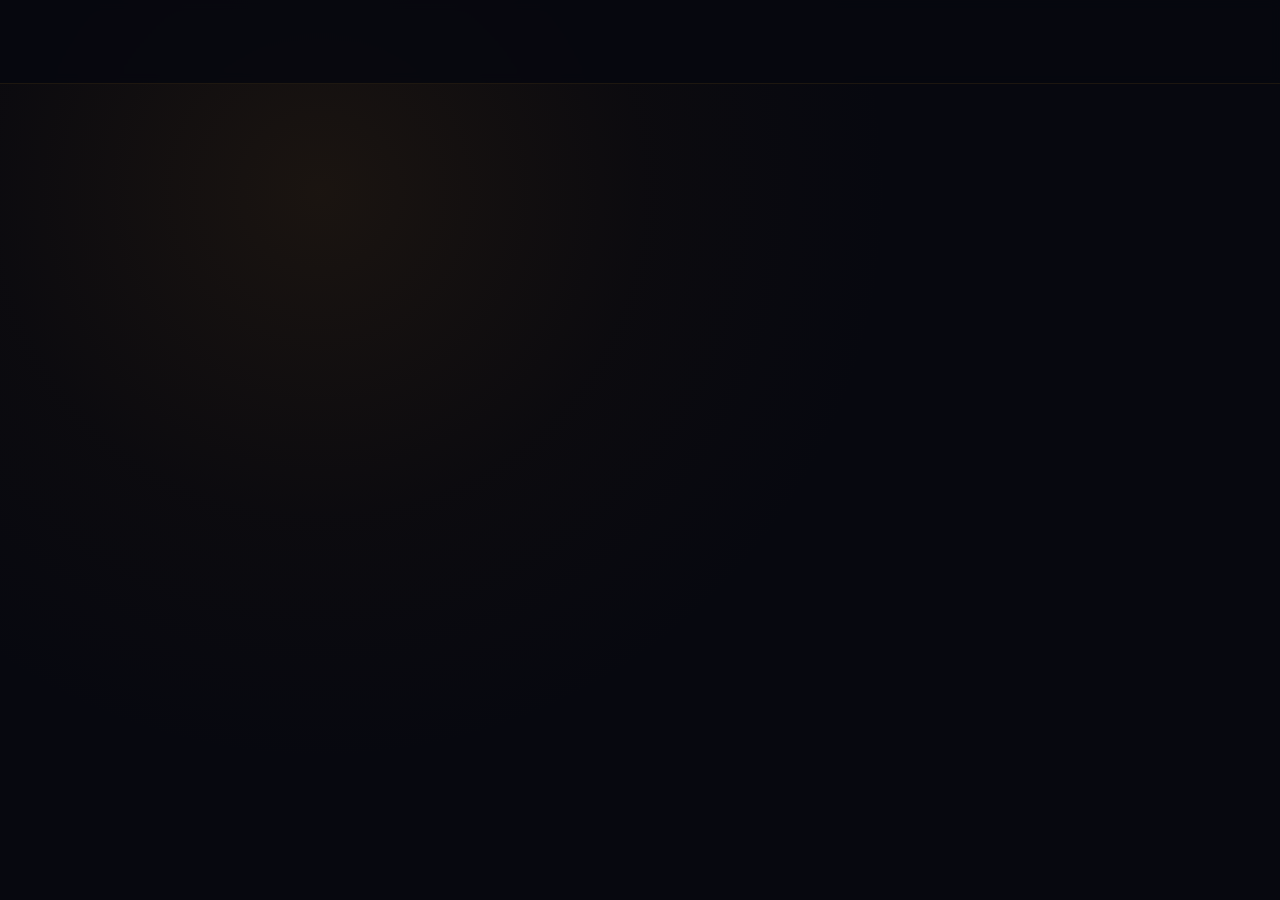
==== login.html @ 31e1cd5a "feat: Phase 0.5 白名单登录系统(login.html+worker.js+KV会话) Co-Authored-By: Claude Sonnet 4.6 <noreply@anthro" ====
<!DOCTYPE html>
<html lang="zh-CN">
<head>
  <meta charset="UTF-8">
  <meta name="viewport" content="width=device-width, initial-scale=1.0, viewport-fit=cover">
  <title>登录 — CSC·Alliance：Boss Tool</title>
  <link rel="preconnect" href="https://fonts.googleapis.com">
  <link rel="preconnect" href="https://fonts.gstatic.com" crossorigin>
  <link href="https://fonts.googleapis.com/css2?family=Orbitron:wght@400;600;700;800;900&family=Rajdhani:wght@400;500;600;700&family=Noto+Sans+SC:wght@300;400;500;700&display=swap" rel="stylesheet">
  <link rel="stylesheet" href="css/main.css">
  <style>
    .bw-login-wrap {
      min-height: calc(100vh - 84px);
      display: flex; align-items: center; justify-content: center;
      position: relative; z-index: 2;
      padding: 2rem 1.4rem;
    }
    .bw-login-card {
      width: 100%; max-width: 380px;
      background: var(--c-card);
      border: 1px solid var(--c-gold-faint);
      border-radius: var(--r-lg);
      padding: 2.2rem 1.9rem;
      opacity: 0; transform: translateY(14px);
      animation: bwEnterUp .6s var(--ease-slow) .05s forwards;
    }
    .bw-login-title {
      font-family: var(--f-sci); font-size: 1.2rem; color: var(--c-gold-bright);
      margin-bottom: .3rem; letter-spacing: .03em;
    }
    .bw-login-sub { color: var(--c-text2); font-size: .85rem; margin-bottom: 1.6rem; }
    .bw-field { margin-bottom: 1.1rem; }
    .bw-field label { display: block; font-size: .82rem; color: var(--c-text2); margin-bottom: .4rem; }
    .bw-field input {
      width: 100%; padding: .65rem .85rem;
      background: rgba(0,0,0,.35);
      border: 1px solid var(--c-gold-faint);
      border-radius: var(--r-sm);
      color: var(--c-white); font-family: var(--f-body); font-size: .95rem;
      transition: border-color .25s ease, box-shadow .25s ease;
    }
    .bw-field input:focus {
      outline: none; border-color: var(--c-gold-mid);
      box-shadow: 0 0 0 3px rgba(212,168,74,.12);
    }
    .bw-login-btn {
      width: 100%; padding: .75rem;
      background: linear-gradient(135deg, rgba(192,148,58,.22), rgba(135,98,32,.12));
      border: 1px solid var(--c-gold-mid);
      border-radius: var(--r-sm);
      color: var(--c-gold-bright); font-family: var(--f-sci); font-weight: 700;
      font-size: .95rem; letter-spacing: .05em; cursor: pointer;
      transition: background .25s ease, transform .15s ease, box-shadow .25s ease;
    }
    .bw-login-btn:hover { box-shadow: 0 0 18px rgba(195,152,52,.25); }
    .bw-login-btn:active { transform: scale(.98); }
    .bw-login-btn[disabled] { opacity: .55; cursor: default; }
    .bw-login-err {
      margin-top: 1rem; padding: .6rem .8rem;
      border-radius: var(--r-sm);
      background: rgba(203,74,158,.1); border: 1px solid rgba(203,74,158,.35);
      color: #e8a4cf; font-size: .85rem;
      display: none;
    }
    .bw-login-err.show { display: block; }
  </style>
</head>
<body>
  <canvas id="star-canvas"></canvas>
  <div class="nebula-bg"></div>

  <header class="bw-header">
    <div class="bw-brand">
      <span class="bw-brand-cn">CSC·Alliance</span>
      <span class="bw-brand-divider"></span>
      <span class="bw-brand-sub">BOSS TOOL</span>
    </div>
  </header>

  <main class="bw-login-wrap">
    <form class="bw-login-card" id="bw-login-form" autocomplete="on">
      <div class="bw-login-title">站内登录</div>
      <div class="bw-login-sub">仅限白名单账号，与 Warframe.market 账号无关</div>
      <div class="bw-field">
        <label for="bw-email">邮箱</label>
        <input type="email" id="bw-email" name="email" required autocomplete="username">
      </div>
      <div class="bw-field">
        <label for="bw-pass">口令</label>
        <input type="password" id="bw-pass" name="password" required autocomplete="current-password">
      </div>
      <button type="submit" class="bw-login-btn" id="bw-login-btn">登录</button>
      <div class="bw-login-err" id="bw-login-err"></div>
    </form>
  </main>

  <script src="js/login.js"></script>
</body>
</html>
---- css/main.css ----
/* ════════════════════════════════════════════════════════════
   main.css —— CSC·Alliance：Boss Tool 暗金风格基础样式
   配色语汇延续 wfspeed.run 主站（[[deploy-architecture]]），
   WM 语义色（买/卖）仅作点缀，不整体换皮成 WM 官网配色。
   ════════════════════════════════════════════════════════════ */

:root {
  --c-bg:       #07080f;
  --c-bg2:      #0d101e;
  --c-card:     rgba(8, 14, 30, 0.72);
  --c-text:     #b0cae8;
  --c-text2:    #607898;
  --c-white:    #e8f4ff;

  --c-gold-bright: #d4a84a;
  --c-gold-mid:    rgba(192,148,58,0.88);
  --c-gold-dim:    rgba(162,118,42,0.45);
  --c-gold-faint:  rgba(135,98,32,0.18);

  /* WM 语义色：仅用于买卖单分类标识，不作为站点主色 */
  --c-sell: #cb4a9e;
  --c-buy:  #209e70;

  --r-sm: 4px;
  --r-md: 8px;
  --r-lg: 14px;

  --ease-slow: .65s cubic-bezier(.22,.68,0,1.2);
  --ease-med:  .35s cubic-bezier(.22,.68,0,1.2);

  --f-sci:  'Orbitron', 'Rajdhani', sans-serif;
  --f-body: 'Rajdhani', 'Noto Sans SC', 'PingFang SC', 'Microsoft YaHei', sans-serif;
  --f-cn:   'Noto Sans SC', 'PingFang SC', 'Microsoft YaHei', sans-serif;
}

*, *::before, *::after { box-sizing: border-box; margin: 0; padding: 0; }
html { font-size: 16px; scroll-behavior: smooth; }
body {
  background: var(--c-bg);
  color: var(--c-text);
  font-family: var(--f-body);
  line-height: 1.65;
  min-height: 100vh;
  overflow-x: hidden;
}
a { color: inherit; text-decoration: none; }
img { display: block; max-width: 100%; }

#star-canvas { position: fixed; inset: 0; width: 100%; height: 100%; z-index: 0; pointer-events: none; background: var(--c-bg); }
.nebula-bg {
  position: fixed; inset: 0; z-index: 1; pointer-events: none; overflow: hidden;
}
.nebula-bg::before {
  content: ''; position: absolute; width: 90vw; height: 90vw; border-radius: 50%;
  background: radial-gradient(circle, rgba(145,95,25,.14) 0%, rgba(90,55,12,.06) 40%, transparent 70%);
  top: -30vw; left: -20vw;
}

.bw-header {
  position: relative; z-index: 2;
  display: flex; align-items: center; justify-content: center;
  height: 84px;
  border-bottom: 1px solid var(--c-gold-faint);
  background: rgba(7,8,15,.85);
  backdrop-filter: blur(6px);
  overflow: hidden;
}
/* 头部底部一条缓慢扫光的金线，克制但有"活"的质感，而非堆砌光晕 */
.bw-header::after {
  content: '';
  position: absolute; left: 0; right: 0; bottom: -1px; height: 1px;
  background: linear-gradient(90deg, transparent, var(--c-gold-bright), transparent);
  opacity: .55;
  animation: bwHeaderSweep 5.5s ease-in-out infinite;
}
@keyframes bwHeaderSweep {
  0%, 100% { transform: translateX(-65%); opacity: .25; }
  50%      { transform: translateX(65%);  opacity: .7; }
}
.bw-brand {
  display: flex; align-items: center; gap: .85rem;
  opacity: 0; transform: translateY(-8px);
  animation: bwEnterUp .55s var(--ease-slow) .05s forwards;
}
.bw-brand-cn {
  font-family: var(--f-sci); font-weight: 800; letter-spacing: .05em;
  font-size: 1.55rem; color: var(--c-gold-bright);
  text-shadow: 0 0 16px rgba(195,152,52,.45);
}
.bw-brand-divider {
  width: 1px; height: 1.5rem;
  background: linear-gradient(180deg, transparent, var(--c-gold-mid), transparent);
}
.bw-brand-sub {
  font-family: var(--f-sci); font-weight: 700;
  font-size: 1.05rem; letter-spacing: .14em;
  color: var(--c-white);
  text-shadow: 0 0 10px rgba(232,244,255,.25);
}

.page-wrap { position: relative; z-index: 2; font-size: 17.6px; }
.bw-wrap { max-width: 980px; margin: 0 auto; padding: 2.4rem 1.4rem 4rem; }

/* ─── 个人资料卡 ─── */
.bw-profile-card {
  display: flex; align-items: center; gap: 1.6rem;
  background: var(--c-card);
  border: 1px solid var(--c-gold-faint);
  border-radius: var(--r-lg);
  padding: 1.6rem 1.8rem;
  opacity: 0; transform: translateY(14px);
  animation: bwEnterUp .6s var(--ease-slow) .05s forwards;
}
.bw-avatar {
  width: 120px; height: 120px; border-radius: 50%;
  border: 2px solid var(--c-gold-mid);
  box-shadow: 0 0 18px rgba(195,152,52,.3);
  object-fit: cover; flex-shrink: 0;
}
.bw-profile-info { min-width: 0; }
.bw-ign { font-family: var(--f-sci); font-size: 1.5rem; font-weight: 700; color: var(--c-white); }
.bw-meta { margin-top: .5rem; color: var(--c-text2); font-size: .95rem; display: flex; gap: 1rem; flex-wrap: wrap; }
.bw-status-dot { width: 8px; height: 8px; border-radius: 50%; display: inline-block; margin-right: .35rem; }
.bw-status-dot.online  { background: var(--c-buy); box-shadow: 0 0 6px var(--c-buy); }
.bw-status-dot.ingame  { background: var(--c-gold-bright); box-shadow: 0 0 6px var(--c-gold-bright); }
.bw-status-dot.offline { background: #46506a; }

/* ─── 订单分栏 ─── */
.bw-orders { display: grid; grid-template-columns: 1fr 1fr; gap: 1.4rem; margin-top: 1.8rem; }
@media (max-width: 700px) { .bw-orders { grid-template-columns: 1fr; } }
.bw-orders-col {
  opacity: 0; transform: translateY(14px);
  animation: bwEnterUp .6s var(--ease-slow) .15s forwards;
}
.bw-orders-col:nth-child(2) { animation-delay: .22s; }
.bw-col-title { font-family: var(--f-sci); font-size: 1.05rem; margin-bottom: .8rem; display: flex; align-items: center; gap: .5rem; }
.bw-col-title::before { content: ''; width: 4px; height: 1.1rem; border-radius: 2px; display: inline-block; }
.bw-col-sell::before { background: var(--c-sell); }
.bw-col-buy::before  { background: var(--c-buy); }
.bw-col-count { color: var(--c-text2); font-size: .8rem; font-weight: 400; }

.bw-order-list { display: flex; flex-direction: column; gap: .55rem; }
.bw-order-row {
  display: flex; align-items: center; justify-content: space-between; gap: .8rem;
  background: var(--c-card);
  border: 1px solid var(--c-gold-faint);
  border-radius: var(--r-md);
  padding: .65rem .9rem;
  opacity: 0; transform: translateX(-8px);
  animation: bwRowIn .42s var(--ease-slow) forwards;
  transition: border-color .25s ease, transform .2s ease;
}
.bw-order-row:hover { border-color: var(--c-gold-mid); transform: translateX(2px); }
.bw-order-item { font-weight: 600; color: var(--c-white); }
.bw-order-price { font-family: var(--f-sci); color: var(--c-gold-bright); font-weight: 700; }
.bw-order-qty { color: var(--c-text2); font-size: .85rem; }

.bw-empty { color: var(--c-text2); padding: 1rem; text-align: center; font-size: .9rem; }

/* ─── 骨架屏 ─── */
.bw-skel-row {
  height: 52px; border-radius: var(--r-md);
  background: linear-gradient(90deg, rgba(135,98,32,.08) 25%, rgba(135,98,32,.18) 37%, rgba(135,98,32,.08) 63%);
  background-size: 400% 100%;
  animation: bwSkelSweep 1.4s ease infinite;
}

@keyframes bwEnterUp {
  from { opacity: 0; transform: translateY(14px); }
  to   { opacity: 1; transform: translateY(0); }
}
@keyframes bwRowIn {
  from { opacity: 0; transform: translateX(-8px); }
  to   { opacity: 1; transform: translateX(0); }
}
@keyframes bwSkelSweep {
  0%   { background-position: 100% 0; }
  100% { background-position: -100% 0; }
}
@media (prefers-reduced-motion: reduce) {
  .bw-profile-card, .bw-orders-col, .bw-order-row { animation: none !important; opacity: 1 !important; transform: none !important; }
}
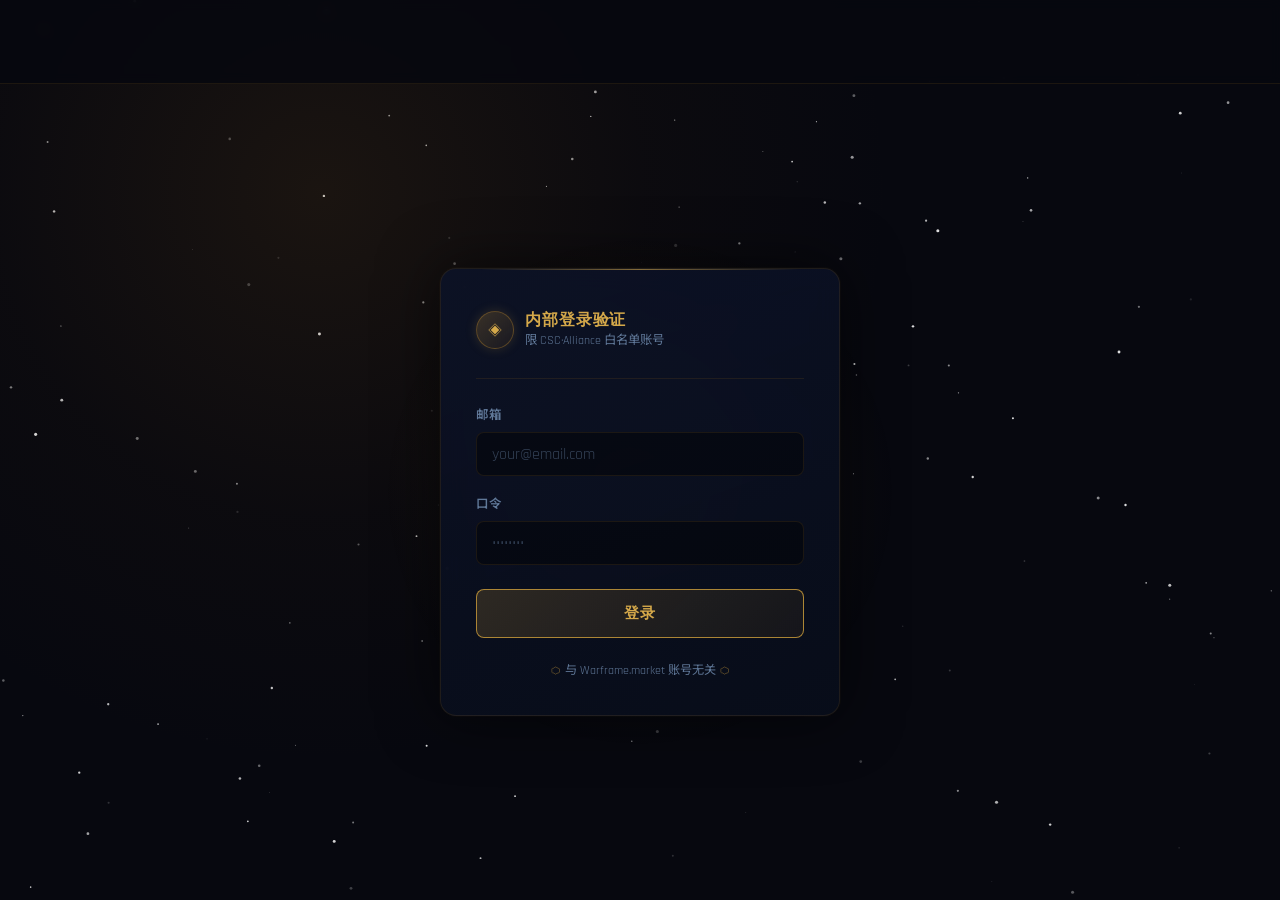
==== commit 7c508b32: "feat: 重做登录页 —— 星空动画 + 流星 + 扫光卡片 - login.js: 补充星空 canvas 初始化（含闪烁+流星效果） - login.html: 全新视觉设计     - 背景光" ====
--- a/login.html
+++ b/login.html
@@ -9,60 +9,156 @@
   <link href="https://fonts.googleapis.com/css2?family=Orbitron:wght@400;600;700;800;900&family=Rajdhani:wght@400;500;600;700&family=Noto+Sans+SC:wght@300;400;500;700&display=swap" rel="stylesheet">
   <link rel="stylesheet" href="css/main.css">
   <style>
+    /* ── 登录页专属布局 ── */
     .bw-login-wrap {
       min-height: calc(100vh - 84px);
       display: flex; align-items: center; justify-content: center;
       position: relative; z-index: 2;
       padding: 2rem 1.4rem;
     }
+
+    /* 卡片后面的光晕光圈 */
+    .bw-login-glow {
+      position: absolute;
+      width: 520px; height: 520px;
+      border-radius: 50%;
+      background: radial-gradient(circle, rgba(192,148,58,.09) 0%, rgba(192,148,58,.03) 45%, transparent 70%);
+      pointer-events: none;
+      animation: loginGlowPulse 4s ease-in-out infinite;
+    }
+    @keyframes loginGlowPulse {
+      0%, 100% { transform: scale(1);   opacity: .7; }
+      50%       { transform: scale(1.1); opacity: 1; }
+    }
+
+    /* 卡片主体 */
     .bw-login-card {
-      width: 100%; max-width: 380px;
-      background: var(--c-card);
+      position: relative; z-index: 1;
+      width: 100%; max-width: 400px;
+      background: linear-gradient(160deg, rgba(12,18,38,.92) 0%, rgba(8,13,26,.96) 100%);
       border: 1px solid var(--c-gold-faint);
-      border-radius: var(--r-lg);
-      padding: 2.2rem 1.9rem;
-      opacity: 0; transform: translateY(14px);
-      animation: bwEnterUp .6s var(--ease-slow) .05s forwards;
-    }
+      border-radius: 16px;
+      padding: 2.6rem 2.2rem 2.2rem;
+      box-shadow: 0 0 60px rgba(0,0,0,.6), 0 0 0 1px rgba(192,148,58,.04);
+      backdrop-filter: blur(12px);
+      overflow: hidden;
+      opacity: 0; transform: translateY(20px) scale(.98);
+      animation: loginCardIn .65s cubic-bezier(.22,.68,0,1.1) .1s forwards;
+    }
+    @keyframes loginCardIn {
+      to { opacity: 1; transform: translateY(0) scale(1); }
+    }
+
+    /* 卡片顶部金线 */
+    .bw-login-card::before {
+      content: '';
+      position: absolute; top: 0; left: 10%; right: 10%; height: 1px;
+      background: linear-gradient(90deg, transparent, var(--c-gold-bright), transparent);
+      opacity: .6;
+    }
+    /* 扫光动画 */
+    .bw-login-card::after {
+      content: '';
+      position: absolute; top: -100%; left: -60%; width: 40%; height: 300%;
+      background: linear-gradient(105deg, transparent 30%, rgba(212,168,74,.06) 50%, transparent 70%);
+      animation: loginSweep 5s ease-in-out 1s infinite;
+      pointer-events: none;
+    }
+    @keyframes loginSweep {
+      0%   { transform: translateX(-10%); }
+      40%  { transform: translateX(300%); }
+      100% { transform: translateX(300%); }
+    }
+
+    /* 徽标区 */
+    .bw-login-badge {
+      display: flex; align-items: center; gap: .7rem; margin-bottom: 1.8rem;
+    }
+    .bw-login-badge-icon {
+      width: 38px; height: 38px; border-radius: 50%;
+      background: linear-gradient(135deg, rgba(192,148,58,.25), rgba(135,98,32,.1));
+      border: 1px solid var(--c-gold-dim);
+      display: flex; align-items: center; justify-content: center;
+      font-family: var(--f-sci); font-size: .9rem; color: var(--c-gold-bright);
+      box-shadow: 0 0 12px rgba(192,148,58,.2);
+      flex-shrink: 0;
+    }
+    .bw-login-badge-text {}
     .bw-login-title {
-      font-family: var(--f-sci); font-size: 1.2rem; color: var(--c-gold-bright);
-      margin-bottom: .3rem; letter-spacing: .03em;
-    }
-    .bw-login-sub { color: var(--c-text2); font-size: .85rem; margin-bottom: 1.6rem; }
+      font-family: var(--f-sci); font-size: 1rem; font-weight: 700;
+      color: var(--c-gold-bright); letter-spacing: .05em; line-height: 1.2;
+    }
+    .bw-login-sub {
+      color: var(--c-text2); font-size: .78rem; margin-top: .15rem; line-height: 1.4;
+    }
+
+    /* 分割线 */
+    .bw-login-divider {
+      height: 1px; background: var(--c-gold-faint); margin-bottom: 1.6rem;
+    }
+
+    /* 字段 */
     .bw-field { margin-bottom: 1.1rem; }
-    .bw-field label { display: block; font-size: .82rem; color: var(--c-text2); margin-bottom: .4rem; }
+    .bw-field label {
+      display: block; font-size: .78rem; font-weight: 600;
+      color: var(--c-text2); margin-bottom: .4rem;
+      letter-spacing: .05em; text-transform: uppercase;
+    }
+    .bw-field-input-wrap { position: relative; }
     .bw-field input {
-      width: 100%; padding: .65rem .85rem;
-      background: rgba(0,0,0,.35);
+      width: 100%; padding: .7rem .9rem;
+      background: rgba(0,0,0,.4);
       border: 1px solid var(--c-gold-faint);
-      border-radius: var(--r-sm);
-      color: var(--c-white); font-family: var(--f-body); font-size: .95rem;
-      transition: border-color .25s ease, box-shadow .25s ease;
-    }
+      border-radius: var(--r-md);
+      color: var(--c-white); font-family: var(--f-body); font-size: .98rem;
+      transition: border-color .22s ease, box-shadow .22s ease, background .22s ease;
+    }
+    .bw-field input::placeholder { color: rgba(96,120,152,.5); }
     .bw-field input:focus {
       outline: none; border-color: var(--c-gold-mid);
-      box-shadow: 0 0 0 3px rgba(212,168,74,.12);
-    }
+      background: rgba(0,0,0,.55);
+      box-shadow: 0 0 0 3px rgba(212,168,74,.1), 0 0 16px rgba(192,148,58,.08);
+    }
+
+    /* 登录按钮 */
     .bw-login-btn {
-      width: 100%; padding: .75rem;
-      background: linear-gradient(135deg, rgba(192,148,58,.22), rgba(135,98,32,.12));
+      width: 100%; padding: .82rem;
+      margin-top: .4rem;
+      background: linear-gradient(135deg, rgba(192,148,58,.2), rgba(135,98,32,.1));
       border: 1px solid var(--c-gold-mid);
-      border-radius: var(--r-sm);
+      border-radius: var(--r-md);
       color: var(--c-gold-bright); font-family: var(--f-sci); font-weight: 700;
-      font-size: .95rem; letter-spacing: .05em; cursor: pointer;
-      transition: background .25s ease, transform .15s ease, box-shadow .25s ease;
-    }
-    .bw-login-btn:hover { box-shadow: 0 0 18px rgba(195,152,52,.25); }
+      font-size: .95rem; letter-spacing: .08em; cursor: pointer;
+      position: relative; overflow: hidden;
+      transition: background .22s ease, box-shadow .22s ease, transform .12s ease;
+    }
+    .bw-login-btn::before {
+      content: '';
+      position: absolute; inset: 0;
+      background: linear-gradient(135deg, rgba(212,168,74,.12), transparent);
+      opacity: 0; transition: opacity .22s ease;
+    }
+    .bw-login-btn:hover { box-shadow: 0 0 24px rgba(195,152,52,.3); }
+    .bw-login-btn:hover::before { opacity: 1; }
     .bw-login-btn:active { transform: scale(.98); }
-    .bw-login-btn[disabled] { opacity: .55; cursor: default; }
+    .bw-login-btn:disabled { opacity: .55; cursor: default; pointer-events: none; }
+
+    /* 错误提示 */
     .bw-login-err {
-      margin-top: 1rem; padding: .6rem .8rem;
-      border-radius: var(--r-sm);
-      background: rgba(203,74,158,.1); border: 1px solid rgba(203,74,158,.35);
-      color: #e8a4cf; font-size: .85rem;
+      margin-top: 1rem; padding: .6rem .9rem;
+      border-radius: var(--r-md);
+      background: rgba(203,74,158,.08); border: 1px solid rgba(203,74,158,.3);
+      color: #e8a4cf; font-size: .85rem; line-height: 1.5;
       display: none;
     }
     .bw-login-err.show { display: block; }
+
+    /* 底部说明 */
+    .bw-login-footer {
+      margin-top: 1.4rem; text-align: center;
+      color: var(--c-text2); font-size: .76rem; line-height: 1.6;
+    }
+    .bw-login-footer span { color: rgba(192,148,58,.5); }
   </style>
 </head>
 <body>
@@ -78,19 +174,36 @@
   </header>
 
   <main class="bw-login-wrap">
+    <div class="bw-login-glow"></div>
     <form class="bw-login-card" id="bw-login-form" autocomplete="on">
-      <div class="bw-login-title">站内登录</div>
-      <div class="bw-login-sub">仅限白名单账号，与 Warframe.market 账号无关</div>
+      <div class="bw-login-badge">
+        <div class="bw-login-badge-icon">◈</div>
+        <div class="bw-login-badge-text">
+          <div class="bw-login-title">内部登录验证</div>
+          <div class="bw-login-sub">限 CSC·Alliance 白名单账号</div>
+        </div>
+      </div>
+      <div class="bw-login-divider"></div>
+
       <div class="bw-field">
         <label for="bw-email">邮箱</label>
-        <input type="email" id="bw-email" name="email" required autocomplete="username">
+        <div class="bw-field-input-wrap">
+          <input type="email" id="bw-email" name="email" required autocomplete="username" placeholder="your@email.com">
+        </div>
       </div>
       <div class="bw-field">
         <label for="bw-pass">口令</label>
-        <input type="password" id="bw-pass" name="password" required autocomplete="current-password">
-      </div>
+        <div class="bw-field-input-wrap">
+          <input type="password" id="bw-pass" name="password" required autocomplete="current-password" placeholder="••••••••">
+        </div>
+      </div>
+
       <button type="submit" class="bw-login-btn" id="bw-login-btn">登录</button>
       <div class="bw-login-err" id="bw-login-err"></div>
+
+      <div class="bw-login-footer">
+        <span>⬡</span> 与 Warframe.market 账号无关 <span>⬡</span>
+      </div>
     </form>
   </main>
 
--- a/css/main.css
+++ b/css/main.css
@@ -157,6 +157,94 @@
 
 .bw-empty { color: var(--c-text2); padding: 1rem; text-align: center; font-size: .9rem; }
 
+/* ─── 登出按钮 ─── */
+.bw-logout-btn {
+  position: absolute; right: 1.4rem;
+  background: transparent;
+  border: 1px solid var(--c-gold-faint);
+  border-radius: var(--r-sm);
+  color: var(--c-text2); font-family: var(--f-sci); font-size: .78rem;
+  letter-spacing: .06em; padding: .35rem .8rem; cursor: pointer;
+  transition: border-color .2s ease, color .2s ease;
+}
+.bw-logout-btn:hover { border-color: var(--c-gold-mid); color: var(--c-gold-bright); }
+
+/* ─── 订单管理控件 ─── */
+.bw-order-row { position: relative; }
+.bw-order-price-wrap { display: flex; align-items: center; }
+.bw-order-actions {
+  display: flex; gap: .3rem; align-items: center;
+  opacity: 0; transition: opacity .2s ease;
+  margin-left: auto; flex-shrink: 0;
+}
+.bw-order-row:hover .bw-order-actions { opacity: 1; }
+
+.bw-act-btn {
+  border: none; border-radius: 6px;
+  font-family: var(--f-cn); font-size: .78rem; font-weight: 600;
+  padding: .28rem .7rem; cursor: pointer; line-height: 1.4;
+  letter-spacing: .03em;
+  transition: background .16s ease, color .16s ease, transform .12s ease, box-shadow .16s ease;
+}
+.bw-act-btn:active { transform: scale(.94); }
+.bw-act-btn:disabled { opacity: .35; cursor: default; pointer-events: none; }
+
+/* 显示/隐藏 切换按钮 */
+.bw-act-vis {
+  background: rgba(32,158,112,.12);
+  color: var(--c-buy);
+}
+.bw-act-vis:hover {
+  background: rgba(32,158,112,.25);
+  box-shadow: 0 0 8px rgba(32,158,112,.25);
+}
+.bw-act-vis.is-hidden {
+  background: rgba(96,120,152,.1);
+  color: var(--c-text2);
+}
+.bw-act-vis.is-hidden:hover {
+  background: rgba(32,158,112,.15);
+  color: var(--c-buy);
+  box-shadow: 0 0 8px rgba(32,158,112,.2);
+}
+
+/* 编辑按钮 */
+.bw-act-edit {
+  background: rgba(192,148,58,.12);
+  color: var(--c-gold-bright);
+}
+.bw-act-edit:hover {
+  background: rgba(192,148,58,.28);
+  box-shadow: 0 0 8px rgba(192,148,58,.25);
+}
+
+/* 删除按钮 */
+.bw-act-del {
+  background: rgba(203,74,158,.1);
+  color: rgba(203,74,158,.7);
+}
+.bw-act-del:hover {
+  background: rgba(203,74,158,.22);
+  color: var(--c-sell);
+  box-shadow: 0 0 8px rgba(203,74,158,.2);
+}
+
+/* ─── 隐藏挂单状态 ─── */
+.bw-order-hidden { opacity: .55; }
+.bw-order-hidden:hover { opacity: .85; }
+.bw-hidden-badge {
+  font-size: .7rem; padding: .12rem .4rem;
+  border: 1px solid rgba(203,74,158,.35);
+  border-radius: var(--r-sm);
+  color: rgba(203,74,158,.65);
+  flex-shrink: 0;
+}
+
+/* ─── 操作中加载态 ─── */
+.bw-row-loading { pointer-events: none; }
+.bw-row-loading .bw-order-item,
+.bw-row-loading .bw-order-price { opacity: .4; }
+
 /* ─── 骨架屏 ─── */
 .bw-skel-row {
   height: 52px; border-radius: var(--r-md);
@@ -180,3 +268,150 @@
 @media (prefers-reduced-motion: reduce) {
   .bw-profile-card, .bw-orders-col, .bw-order-row { animation: none !important; opacity: 1 !important; transform: none !important; }
 }
+
+/* ─── 编辑抽屉 ─── */
+.bw-drawer-overlay {
+  position: fixed; inset: 0; z-index: 50;
+  background: rgba(4,6,15,.72);
+  backdrop-filter: blur(3px);
+  opacity: 0; pointer-events: none;
+  transition: opacity .28s ease;
+}
+.bw-drawer-overlay.is-open { opacity: 1; pointer-events: all; }
+
+.bw-edit-drawer {
+  position: fixed; top: 0; right: 0; bottom: 0; z-index: 51;
+  width: min(420px, 100vw);
+  background: linear-gradient(160deg, #0c1122 0%, #080d1a 60%, #070810 100%);
+  border-left: 1px solid var(--c-gold-faint);
+  box-shadow: -12px 0 48px rgba(0,0,0,.65);
+  display: flex; flex-direction: column;
+  transform: translateX(100%);
+  transition: transform .32s cubic-bezier(.22,.68,0,1.1);
+  overflow: hidden;
+}
+.bw-edit-drawer::before {
+  content: '';
+  position: absolute; top: 0; left: -1px; width: 1px; height: 100%;
+  background: linear-gradient(180deg, transparent, var(--c-gold-mid), transparent);
+  opacity: 0; transition: opacity .4s ease .15s;
+}
+.bw-edit-drawer.is-open { transform: translateX(0); }
+.bw-edit-drawer.is-open::before { opacity: 1; }
+
+.bw-drawer-header {
+  display: flex; align-items: center; justify-content: space-between;
+  padding: 1.2rem 1.4rem 1rem;
+  border-bottom: 1px solid var(--c-gold-faint);
+  flex-shrink: 0;
+}
+.bw-drawer-title {
+  font-family: var(--f-body); font-size: .98rem; font-weight: 600;
+  color: var(--c-white);
+  white-space: nowrap; overflow: hidden; text-overflow: ellipsis;
+  max-width: calc(100% - 2.4rem);
+}
+.bw-drawer-close {
+  background: transparent; border: none;
+  color: var(--c-text2); font-size: 1rem; cursor: pointer;
+  padding: .25rem .4rem; border-radius: var(--r-sm); flex-shrink: 0;
+  transition: color .18s ease;
+}
+.bw-drawer-close:hover { color: var(--c-white); }
+
+.bw-drawer-body { padding: 1.4rem; overflow-y: auto; flex: 1; display: flex; flex-direction: column; gap: 1.25rem; }
+
+.bw-drawer-type-badge {
+  display: inline-block; font-family: var(--f-sci);
+  font-size: .7rem; letter-spacing: .1em; font-weight: 700;
+  padding: .2rem .65rem; border-radius: 99px;
+  width: fit-content;
+}
+.bw-drawer-type-badge.is-sell { background: rgba(203,74,158,.12); color: var(--c-sell); border: 1px solid rgba(203,74,158,.3); }
+.bw-drawer-type-badge.is-buy  { background: rgba(32,158,112,.12); color: var(--c-buy);  border: 1px solid rgba(32,158,112,.3); }
+
+.bw-drawer-field { display: flex; flex-direction: column; gap: .45rem; }
+.bw-drawer-label { font-size: .8rem; font-weight: 600; color: var(--c-text2); letter-spacing: .04em; text-transform: uppercase; }
+
+/* 可见性 pill 切换 */
+.bw-vis-pills { display: flex; gap: .5rem; }
+.bw-vis-pill {
+  flex: 1; padding: .55rem .9rem;
+  background: rgba(255,255,255,.04); border: 1px solid var(--c-gold-faint);
+  border-radius: var(--r-md); color: var(--c-text2);
+  font-family: var(--f-body); font-size: .92rem; font-weight: 600;
+  cursor: pointer; text-align: center;
+  transition: background .18s ease, border-color .18s ease, color .18s ease;
+}
+.bw-vis-pill:hover { border-color: var(--c-gold-dim); color: var(--c-white); }
+.bw-vis-pill.active[data-val="true"] {
+  background: rgba(32,158,112,.15); border-color: var(--c-buy); color: var(--c-buy);
+}
+.bw-vis-pill.active[data-val="false"] {
+  background: rgba(203,74,158,.12); border-color: var(--c-sell); color: var(--c-sell);
+}
+
+/* 数字输入框 */
+.bw-drawer-input-wrap { position: relative; display: flex; align-items: center; }
+.bw-drawer-input {
+  width: 100%; padding: .6rem 2.4rem .6rem .85rem;
+  background: rgba(255,255,255,.05); border: 1px solid var(--c-gold-faint);
+  border-radius: var(--r-md); color: var(--c-white);
+  font-family: var(--f-sci); font-size: 1.1rem; font-weight: 600;
+  outline: none; transition: border-color .18s ease, background .18s ease;
+  -moz-appearance: textfield;
+}
+.bw-drawer-input::-webkit-inner-spin-button,
+.bw-drawer-input::-webkit-outer-spin-button { -webkit-appearance: none; }
+.bw-drawer-input:focus { border-color: var(--c-gold-mid); background: rgba(255,255,255,.07); }
+.bw-drawer-input-unit {
+  position: absolute; right: .85rem;
+  color: var(--c-gold-dim); font-family: var(--f-sci); font-size: .85rem; pointer-events: none;
+}
+
+/* 操作按钮 */
+.bw-drawer-actions { display: flex; flex-direction: column; gap: .6rem; margin-top: .25rem; }
+.bw-drawer-btn {
+  width: 100%; padding: .7rem 1rem;
+  border-radius: var(--r-md); border: 1px solid transparent;
+  font-family: var(--f-body); font-size: .95rem; font-weight: 700;
+  cursor: pointer; letter-spacing: .03em;
+  transition: background .18s ease, border-color .18s ease, color .18s ease, opacity .18s ease;
+}
+.bw-drawer-btn:disabled { opacity: .4; cursor: default; pointer-events: none; }
+.bw-drawer-btn-update {
+  background: rgba(192,148,58,.18); border-color: var(--c-gold-mid); color: var(--c-gold-bright);
+}
+.bw-drawer-btn-update:hover { background: rgba(192,148,58,.30); }
+.bw-drawer-btn-delete {
+  background: transparent; border-color: rgba(203,74,158,.3); color: rgba(203,74,158,.65);
+  font-size: .87rem;
+}
+.bw-drawer-btn-delete:hover { border-color: var(--c-sell); color: var(--c-sell); background: rgba(203,74,158,.08); }
+.bw-drawer-btn-cancel {
+  background: transparent; border-color: var(--c-gold-faint); color: var(--c-text2);
+}
+.bw-drawer-btn-cancel:hover { border-color: var(--c-gold-dim); color: var(--c-white); }
+.bw-drawer-btn-delete-confirm {
+  background: rgba(203,74,158,.18); border-color: var(--c-sell); color: var(--c-sell);
+}
+.bw-drawer-btn-delete-confirm:hover { background: rgba(203,74,158,.32); }
+
+/* 删除确认区 */
+.bw-drawer-confirm-del {
+  display: none; flex-direction: column; gap: .75rem;
+  background: rgba(203,74,158,.07); border: 1px solid rgba(203,74,158,.2);
+  border-radius: var(--r-md); padding: 1rem;
+}
+.bw-drawer-confirm-del.is-open { display: flex; }
+.bw-drawer-confirm-text { font-size: .9rem; color: var(--c-text); }
+.bw-drawer-confirm-btns { display: flex; gap: .5rem; }
+.bw-drawer-confirm-btns .bw-drawer-btn { flex: 1; }
+
+/* 消息提示 */
+.bw-drawer-msg {
+  font-size: .85rem; text-align: center; min-height: 1.2rem;
+  transition: color .2s ease;
+}
+.bw-drawer-msg.ok  { color: var(--c-buy); }
+.bw-drawer-msg.err { color: var(--c-sell); }
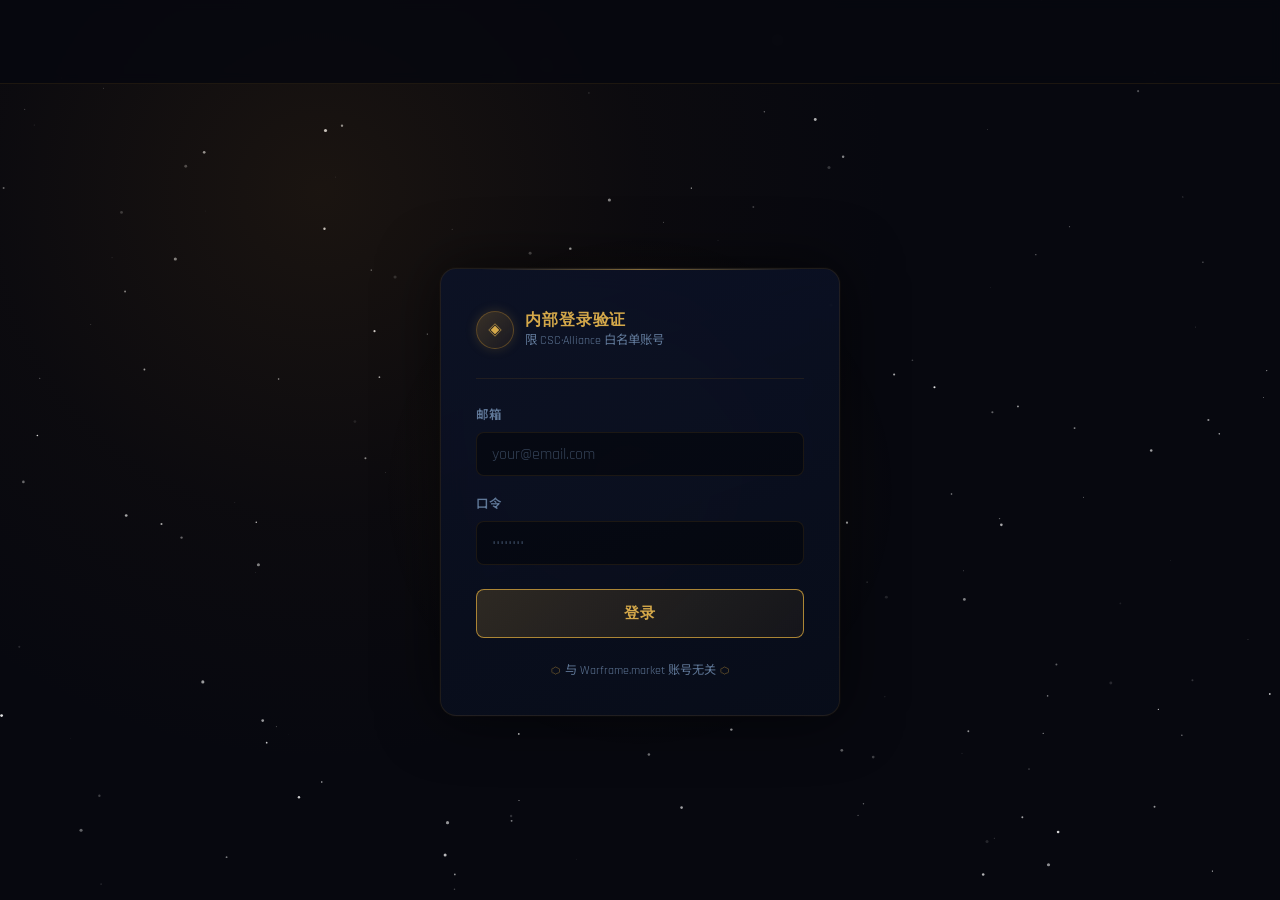
==== commit d7bd0aff: "fix: 字体非阻塞加载防大陆黑屏；头像兼容snake_case；订单中英切换+搜索；登出按钮可见性重设计；自定义滚动条" ====
--- a/login.html
+++ b/login.html
@@ -6,7 +6,8 @@
   <title>登录 — CSC·Alliance：Boss Tool</title>
   <link rel="preconnect" href="https://fonts.googleapis.com">
   <link rel="preconnect" href="https://fonts.gstatic.com" crossorigin>
-  <link href="https://fonts.googleapis.com/css2?family=Orbitron:wght@400;600;700;800;900&family=Rajdhani:wght@400;500;600;700&family=Noto+Sans+SC:wght@300;400;500;700&display=swap" rel="stylesheet">
+  <link href="https://fonts.googleapis.com/css2?family=Orbitron:wght@400;600;700;800;900&family=Rajdhani:wght@400;500;600;700&family=Noto+Sans+SC:wght@300;400;500;700&display=swap" rel="stylesheet" media="print" onload="this.media='all'">
+  <noscript><link href="https://fonts.googleapis.com/css2?family=Orbitron:wght@400;600;700;800;900&family=Rajdhani:wght@400;500;600;700&family=Noto+Sans+SC:wght@300;400;500;700&display=swap" rel="stylesheet"></noscript>
   <link rel="stylesheet" href="css/main.css">
   <style>
     /* ── 登录页专属布局 ── */
--- a/css/main.css
+++ b/css/main.css
@@ -1,7 +1,5 @@
 /* ════════════════════════════════════════════════════════════
-   main.css —— CSC·Alliance：Boss Tool 暗金风格基础样式
-   配色语汇延续 wfspeed.run 主站（[[deploy-architecture]]），
-   WM 语义色（买/卖）仅作点缀，不整体换皮成 WM 官网配色。
+   main.css —— CSC·Alliance：Boss Tool
    ════════════════════════════════════════════════════════════ */
 
 :root {
@@ -17,7 +15,6 @@
   --c-gold-dim:    rgba(162,118,42,0.45);
   --c-gold-faint:  rgba(135,98,32,0.18);
 
-  /* WM 语义色：仅用于买卖单分类标识，不作为站点主色 */
   --c-sell: #cb4a9e;
   --c-buy:  #209e70;
 
@@ -56,6 +53,7 @@
   top: -30vw; left: -20vw;
 }
 
+/* ─── Header ─── */
 .bw-header {
   position: relative; z-index: 2;
   display: flex; align-items: center; justify-content: center;
@@ -65,7 +63,6 @@
   backdrop-filter: blur(6px);
   overflow: hidden;
 }
-/* 头部底部一条缓慢扫光的金线，克制但有"活"的质感，而非堆砌光晕 */
 .bw-header::after {
   content: '';
   position: absolute; left: 0; right: 0; bottom: -1px; height: 1px;
@@ -75,7 +72,7 @@
 }
 @keyframes bwHeaderSweep {
   0%, 100% { transform: translateX(-65%); opacity: .25; }
-  50%      { transform: translateX(65%);  opacity: .7; }
+  50%       { transform: translateX(65%);  opacity: .7; }
 }
 .bw-brand {
   display: flex; align-items: center; gap: .85rem;
@@ -98,8 +95,26 @@
   text-shadow: 0 0 10px rgba(232,244,255,.25);
 }
 
-.page-wrap { position: relative; z-index: 2; font-size: 17.6px; }
-.bw-wrap { max-width: 980px; margin: 0 auto; padding: 2.4rem 1.4rem 4rem; }
+/* ─── 登出按钮 ─── */
+.bw-logout-btn {
+  position: absolute; right: 1.4rem;
+  background: rgba(203,74,158,.08);
+  border: 1px solid rgba(203,74,158,.35);
+  border-radius: var(--r-sm);
+  color: rgba(203,74,158,.75); font-family: var(--f-sci); font-size: .76rem;
+  letter-spacing: .07em; padding: .32rem .85rem; cursor: pointer;
+  transition: background .2s ease, border-color .2s ease, color .2s ease, box-shadow .2s ease;
+}
+.bw-logout-btn:hover {
+  background: rgba(203,74,158,.18);
+  border-color: var(--c-sell);
+  color: var(--c-sell);
+  box-shadow: 0 0 12px rgba(203,74,158,.2);
+}
+
+/* ─── 页面布局 ─── */
+.page-wrap { position: relative; z-index: 2; }
+.bw-wrap { max-width: 1100px; margin: 0 auto; padding: 2.4rem 1.4rem 4rem; }
 
 /* ─── 个人资料卡 ─── */
 .bw-profile-card {
@@ -112,164 +127,226 @@
   animation: bwEnterUp .6s var(--ease-slow) .05s forwards;
 }
 .bw-avatar {
-  width: 120px; height: 120px; border-radius: 50%;
+  width: 100px; height: 100px; border-radius: 50%;
   border: 2px solid var(--c-gold-mid);
   box-shadow: 0 0 18px rgba(195,152,52,.3);
   object-fit: cover; flex-shrink: 0;
 }
 .bw-profile-info { min-width: 0; }
-.bw-ign { font-family: var(--f-sci); font-size: 1.5rem; font-weight: 700; color: var(--c-white); }
-.bw-meta { margin-top: .5rem; color: var(--c-text2); font-size: .95rem; display: flex; gap: 1rem; flex-wrap: wrap; }
+.bw-ign { font-family: var(--f-sci); font-size: 1.4rem; font-weight: 700; color: var(--c-white); }
+.bw-meta { margin-top: .5rem; color: var(--c-text2); font-size: .9rem; display: flex; gap: 1rem; flex-wrap: wrap; }
 .bw-status-dot { width: 8px; height: 8px; border-radius: 50%; display: inline-block; margin-right: .35rem; }
 .bw-status-dot.online  { background: var(--c-buy); box-shadow: 0 0 6px var(--c-buy); }
 .bw-status-dot.ingame  { background: var(--c-gold-bright); box-shadow: 0 0 6px var(--c-gold-bright); }
 .bw-status-dot.offline { background: #46506a; }
 
+/* ─── 筛选工具栏 ─── */
+.bw-toolbar {
+  display: flex; align-items: center; justify-content: space-between; flex-wrap: wrap; gap: .7rem;
+  margin-top: 1.4rem;
+  padding: .85rem 1.1rem;
+  background: rgba(8,12,24,.6);
+  border: 1px solid var(--c-gold-faint);
+  border-radius: var(--r-lg);
+  backdrop-filter: blur(4px);
+  opacity: 0; transform: translateY(10px);
+  animation: bwEnterUp .5s var(--ease-slow) .1s forwards;
+}
+.bw-toolbar-filters {
+  display: flex; align-items: center; flex-wrap: wrap; gap: .55rem;
+}
+.bw-toolbar-right {
+  display: flex; align-items: center; gap: .8rem; flex-shrink: 0;
+}
+
+/* 类型 / 可见性 筛选 pill 组 */
+.bw-filter-group { display: flex; gap: .25rem; }
+.bw-type-pill, .bw-vis-f-btn {
+  padding: .28rem .75rem;
+  border: 1px solid var(--c-gold-faint);
+  border-radius: 99px;
+  background: transparent;
+  color: var(--c-text2); font-family: var(--f-cn); font-size: .8rem; font-weight: 600;
+  cursor: pointer; transition: all .16s ease;
+}
+.bw-type-pill:hover, .bw-vis-f-btn:hover { border-color: var(--c-gold-dim); color: var(--c-white); }
+.bw-type-pill.active { background: rgba(192,148,58,.15); border-color: var(--c-gold-mid); color: var(--c-gold-bright); }
+.bw-vis-f-btn.active { background: rgba(192,148,58,.12); border-color: var(--c-gold-dim); color: var(--c-gold-bright); }
+
+/* 价格区间 */
+.bw-price-range { display: flex; align-items: center; gap: .3rem; }
+.bw-range-input {
+  width: 72px; padding: .28rem .55rem;
+  background: rgba(0,0,0,.35); border: 1px solid var(--c-gold-faint);
+  border-radius: var(--r-sm); color: var(--c-white);
+  font-family: var(--f-sci); font-size: .8rem;
+  -moz-appearance: textfield; outline: none;
+  transition: border-color .16s ease;
+}
+.bw-range-input::-webkit-inner-spin-button,
+.bw-range-input::-webkit-outer-spin-button { -webkit-appearance: none; }
+.bw-range-input:focus { border-color: var(--c-gold-mid); }
+.bw-range-sep, .bw-range-unit { color: var(--c-text2); font-size: .8rem; }
+
+/* 排序下拉 */
+.bw-sort-sel {
+  padding: .28rem .55rem;
+  background: rgba(0,0,0,.35); border: 1px solid var(--c-gold-faint);
+  border-radius: var(--r-sm); color: var(--c-text);
+  font-family: var(--f-cn); font-size: .82rem;
+  cursor: pointer; outline: none;
+  transition: border-color .16s ease;
+}
+.bw-sort-sel:focus { border-color: var(--c-gold-mid); }
+.bw-sort-sel option { background: #0d101e; }
+
+/* 物品搜索框 */
+.bw-search-wrap { position: relative; }
+.bw-search-input {
+  width: 160px; padding: .28rem .7rem;
+  background: rgba(0,0,0,.35); border: 1px solid var(--c-gold-faint);
+  border-radius: var(--r-sm); color: var(--c-white);
+  font-family: var(--f-cn); font-size: .82rem;
+  outline: none; transition: border-color .16s ease, width .2s ease;
+}
+.bw-search-input:focus { border-color: var(--c-gold-mid); width: 200px; }
+.bw-search-input::placeholder { color: var(--c-text2); }
+
+/* 语言切换按钮 */
+.bw-lang-btn {
+  padding: .28rem .65rem;
+  background: rgba(192,148,58,.08); border: 1px solid var(--c-gold-faint);
+  border-radius: var(--r-sm); color: var(--c-text2);
+  font-family: var(--f-sci); font-size: .76rem; font-weight: 700; letter-spacing: .05em;
+  cursor: pointer; white-space: nowrap; flex-shrink: 0;
+  transition: background .18s ease, border-color .18s ease, color .18s ease;
+}
+.bw-lang-btn:hover  { border-color: var(--c-gold-dim); color: var(--c-gold-bright); }
+.bw-lang-btn.is-en  { background: rgba(192,148,58,.15); border-color: var(--c-gold-mid); color: var(--c-gold-bright); }
+
+/* 统计 & 创建按钮 */
+.bw-order-stats {
+  font-family: var(--f-sci); font-size: .72rem; color: var(--c-text2);
+  letter-spacing: .04em; white-space: nowrap;
+}
+.bw-create-btn {
+  padding: .42rem 1.1rem;
+  background: linear-gradient(135deg, rgba(192,148,58,.2), rgba(135,98,32,.1));
+  border: 1px solid var(--c-gold-mid);
+  border-radius: var(--r-md);
+  color: var(--c-gold-bright); font-family: var(--f-sci); font-weight: 700;
+  font-size: .82rem; letter-spacing: .06em; cursor: pointer; white-space: nowrap;
+  transition: background .2s ease, box-shadow .2s ease, transform .12s ease;
+}
+.bw-create-btn:hover { background: rgba(192,148,58,.3); box-shadow: 0 0 16px rgba(192,148,58,.25); }
+.bw-create-btn:active { transform: scale(.97); }
+
 /* ─── 订单分栏 ─── */
-.bw-orders { display: grid; grid-template-columns: 1fr 1fr; gap: 1.4rem; margin-top: 1.8rem; }
+.bw-orders { display: grid; grid-template-columns: 1fr 1fr; gap: 1.4rem; margin-top: 1.2rem; }
 @media (max-width: 700px) { .bw-orders { grid-template-columns: 1fr; } }
 .bw-orders-col {
   opacity: 0; transform: translateY(14px);
-  animation: bwEnterUp .6s var(--ease-slow) .15s forwards;
-}
-.bw-orders-col:nth-child(2) { animation-delay: .22s; }
-.bw-col-title { font-family: var(--f-sci); font-size: 1.05rem; margin-bottom: .8rem; display: flex; align-items: center; gap: .5rem; }
+  animation: bwEnterUp .6s var(--ease-slow) .18s forwards;
+}
+.bw-orders-col:nth-child(2) { animation-delay: .24s; }
+.bw-col-title { font-family: var(--f-sci); font-size: 1rem; margin-bottom: .7rem; display: flex; align-items: center; gap: .5rem; }
 .bw-col-title::before { content: ''; width: 4px; height: 1.1rem; border-radius: 2px; display: inline-block; }
 .bw-col-sell::before { background: var(--c-sell); }
 .bw-col-buy::before  { background: var(--c-buy); }
 .bw-col-count { color: var(--c-text2); font-size: .8rem; font-weight: 400; }
 
-.bw-order-list { display: flex; flex-direction: column; gap: .55rem; }
+/* ─── 订单行 ─── */
+.bw-order-list { display: flex; flex-direction: column; gap: .45rem; }
 .bw-order-row {
-  display: flex; align-items: center; justify-content: space-between; gap: .8rem;
+  display: flex; align-items: center; justify-content: space-between; gap: .6rem;
   background: var(--c-card);
   border: 1px solid var(--c-gold-faint);
   border-radius: var(--r-md);
-  padding: .65rem .9rem;
-  opacity: 0; transform: translateX(-8px);
-  animation: bwRowIn .42s var(--ease-slow) forwards;
-  transition: border-color .25s ease, transform .2s ease;
+  padding: .55rem .85rem;
+  opacity: 0; transform: translateX(-6px);
+  animation: bwRowIn .38s var(--ease-slow) forwards;
+  transition: border-color .22s ease, transform .18s ease;
+  position: relative;
 }
 .bw-order-row:hover { border-color: var(--c-gold-mid); transform: translateX(2px); }
-.bw-order-item { font-weight: 600; color: var(--c-white); }
-.bw-order-price { font-family: var(--f-sci); color: var(--c-gold-bright); font-weight: 700; }
-.bw-order-qty { color: var(--c-text2); font-size: .85rem; }
-
-.bw-empty { color: var(--c-text2); padding: 1rem; text-align: center; font-size: .9rem; }
-
-/* ─── 登出按钮 ─── */
-.bw-logout-btn {
-  position: absolute; right: 1.4rem;
-  background: transparent;
-  border: 1px solid var(--c-gold-faint);
-  border-radius: var(--r-sm);
-  color: var(--c-text2); font-family: var(--f-sci); font-size: .78rem;
-  letter-spacing: .06em; padding: .35rem .8rem; cursor: pointer;
-  transition: border-color .2s ease, color .2s ease;
-}
-.bw-logout-btn:hover { border-color: var(--c-gold-mid); color: var(--c-gold-bright); }
-
-/* ─── 订单管理控件 ─── */
-.bw-order-row { position: relative; }
-.bw-order-price-wrap { display: flex; align-items: center; }
+
+.bw-order-main { flex: 1; min-width: 0; }
+.bw-order-item {
+  display: block; font-weight: 600; color: var(--c-white);
+  font-size: .9rem; white-space: nowrap; overflow: hidden; text-overflow: ellipsis;
+}
+.bw-order-extra { color: var(--c-text2); font-size: .78rem; font-weight: 400; }
+.bw-order-submeta {
+  display: flex; align-items: center; gap: .3rem; flex-wrap: wrap;
+  font-size: .76rem; color: var(--c-text2); margin-top: .08rem;
+}
+.bw-per-trade {
+  background: rgba(192,148,58,.12); color: var(--c-gold-bright);
+  border: 1px solid var(--c-gold-faint); border-radius: 3px;
+  padding: 0 .3rem; font-size: .7rem; font-family: var(--f-sci);
+}
+.bw-order-ago { color: var(--c-text2); opacity: .65; }
+
+.bw-order-right {
+  display: flex; align-items: center; gap: .45rem; flex-shrink: 0;
+}
+.bw-order-price { font-family: var(--f-sci); color: var(--c-gold-bright); font-weight: 700; font-size: .95rem; }
+
+.bw-empty { color: var(--c-text2); padding: 1.2rem; text-align: center; font-size: .9rem; }
+
+/* ─── 行内操作按钮 ─── */
 .bw-order-actions {
-  display: flex; gap: .3rem; align-items: center;
-  opacity: 0; transition: opacity .2s ease;
-  margin-left: auto; flex-shrink: 0;
+  display: flex; gap: .28rem; align-items: center;
+  opacity: 0; transition: opacity .18s ease;
 }
 .bw-order-row:hover .bw-order-actions { opacity: 1; }
 
 .bw-act-btn {
   border: none; border-radius: 6px;
-  font-family: var(--f-cn); font-size: .78rem; font-weight: 600;
-  padding: .28rem .7rem; cursor: pointer; line-height: 1.4;
+  font-family: var(--f-cn); font-size: .76rem; font-weight: 600;
+  padding: .25rem .62rem; cursor: pointer; line-height: 1.4;
   letter-spacing: .03em;
-  transition: background .16s ease, color .16s ease, transform .12s ease, box-shadow .16s ease;
-}
-.bw-act-btn:active { transform: scale(.94); }
+  transition: background .16s ease, color .16s ease, transform .1s ease, box-shadow .16s ease;
+}
+.bw-act-btn:active { transform: scale(.93); }
 .bw-act-btn:disabled { opacity: .35; cursor: default; pointer-events: none; }
 
-/* 显示/隐藏 切换按钮 */
-.bw-act-vis {
-  background: rgba(32,158,112,.12);
-  color: var(--c-buy);
-}
-.bw-act-vis:hover {
-  background: rgba(32,158,112,.25);
-  box-shadow: 0 0 8px rgba(32,158,112,.25);
-}
-.bw-act-vis.is-hidden {
-  background: rgba(96,120,152,.1);
-  color: var(--c-text2);
-}
-.bw-act-vis.is-hidden:hover {
-  background: rgba(32,158,112,.15);
-  color: var(--c-buy);
-  box-shadow: 0 0 8px rgba(32,158,112,.2);
-}
-
-/* 编辑按钮 */
-.bw-act-edit {
-  background: rgba(192,148,58,.12);
-  color: var(--c-gold-bright);
-}
-.bw-act-edit:hover {
-  background: rgba(192,148,58,.28);
-  box-shadow: 0 0 8px rgba(192,148,58,.25);
-}
-
-/* 删除按钮 */
-.bw-act-del {
-  background: rgba(203,74,158,.1);
-  color: rgba(203,74,158,.7);
-}
-.bw-act-del:hover {
-  background: rgba(203,74,158,.22);
-  color: var(--c-sell);
-  box-shadow: 0 0 8px rgba(203,74,158,.2);
-}
+.bw-act-vis { background: rgba(32,158,112,.12); color: var(--c-buy); }
+.bw-act-vis:hover { background: rgba(32,158,112,.25); box-shadow: 0 0 8px rgba(32,158,112,.22); }
+.bw-act-vis.is-hidden { background: rgba(96,120,152,.1); color: var(--c-text2); }
+.bw-act-vis.is-hidden:hover { background: rgba(32,158,112,.15); color: var(--c-buy); }
+
+.bw-act-edit { background: rgba(192,148,58,.12); color: var(--c-gold-bright); }
+.bw-act-edit:hover { background: rgba(192,148,58,.28); box-shadow: 0 0 8px rgba(192,148,58,.22); }
+
+.bw-act-del { background: rgba(203,74,158,.1); color: rgba(203,74,158,.7); }
+.bw-act-del:hover { background: rgba(203,74,158,.22); color: var(--c-sell); box-shadow: 0 0 8px rgba(203,74,158,.18); }
 
 /* ─── 隐藏挂单状态 ─── */
-.bw-order-hidden { opacity: .55; }
+.bw-order-hidden { opacity: .52; }
 .bw-order-hidden:hover { opacity: .85; }
 .bw-hidden-badge {
-  font-size: .7rem; padding: .12rem .4rem;
+  font-size: .68rem; padding: .1rem .38rem;
   border: 1px solid rgba(203,74,158,.35);
   border-radius: var(--r-sm);
-  color: rgba(203,74,158,.65);
-  flex-shrink: 0;
-}
-
-/* ─── 操作中加载态 ─── */
+  color: rgba(203,74,158,.65); flex-shrink: 0;
+}
+
+/* ─── 加载态 ─── */
 .bw-row-loading { pointer-events: none; }
 .bw-row-loading .bw-order-item,
-.bw-row-loading .bw-order-price { opacity: .4; }
+.bw-row-loading .bw-order-price { opacity: .35; }
 
 /* ─── 骨架屏 ─── */
 .bw-skel-row {
-  height: 52px; border-radius: var(--r-md);
+  height: 50px; border-radius: var(--r-md);
   background: linear-gradient(90deg, rgba(135,98,32,.08) 25%, rgba(135,98,32,.18) 37%, rgba(135,98,32,.08) 63%);
   background-size: 400% 100%;
   animation: bwSkelSweep 1.4s ease infinite;
-}
-
-@keyframes bwEnterUp {
-  from { opacity: 0; transform: translateY(14px); }
-  to   { opacity: 1; transform: translateY(0); }
-}
-@keyframes bwRowIn {
-  from { opacity: 0; transform: translateX(-8px); }
-  to   { opacity: 1; transform: translateX(0); }
-}
-@keyframes bwSkelSweep {
-  0%   { background-position: 100% 0; }
-  100% { background-position: -100% 0; }
-}
-@media (prefers-reduced-motion: reduce) {
-  .bw-profile-card, .bw-orders-col, .bw-order-row { animation: none !important; opacity: 1 !important; transform: none !important; }
-}
-
-/* ─── 编辑抽屉 ─── */
+  margin-bottom: .45rem;
+}
+
+/* ─── 编辑 / 创建 抽屉 ─── */
 .bw-drawer-overlay {
   position: fixed; inset: 0; z-index: 50;
   background: rgba(4,6,15,.72);
@@ -281,7 +358,7 @@
 
 .bw-edit-drawer {
   position: fixed; top: 0; right: 0; bottom: 0; z-index: 51;
-  width: min(420px, 100vw);
+  width: min(440px, 100vw);
   background: linear-gradient(160deg, #0c1122 0%, #080d1a 60%, #070810 100%);
   border-left: 1px solid var(--c-gold-faint);
   box-shadow: -12px 0 48px rgba(0,0,0,.65);
@@ -306,7 +383,7 @@
   flex-shrink: 0;
 }
 .bw-drawer-title {
-  font-family: var(--f-body); font-size: .98rem; font-weight: 600;
+  font-family: var(--f-cn); font-size: .98rem; font-weight: 600;
   color: var(--c-white);
   white-space: nowrap; overflow: hidden; text-overflow: ellipsis;
   max-width: calc(100% - 2.4rem);
@@ -319,62 +396,97 @@
 }
 .bw-drawer-close:hover { color: var(--c-white); }
 
-.bw-drawer-body { padding: 1.4rem; overflow-y: auto; flex: 1; display: flex; flex-direction: column; gap: 1.25rem; }
+.bw-drawer-body {
+  padding: 1.3rem 1.4rem;
+  overflow-y: auto; flex: 1;
+  display: flex; flex-direction: column; gap: 1.1rem;
+}
 
 .bw-drawer-type-badge {
   display: inline-block; font-family: var(--f-sci);
   font-size: .7rem; letter-spacing: .1em; font-weight: 700;
-  padding: .2rem .65rem; border-radius: 99px;
-  width: fit-content;
+  padding: .2rem .65rem; border-radius: 99px; width: fit-content;
 }
 .bw-drawer-type-badge.is-sell { background: rgba(203,74,158,.12); color: var(--c-sell); border: 1px solid rgba(203,74,158,.3); }
 .bw-drawer-type-badge.is-buy  { background: rgba(32,158,112,.12); color: var(--c-buy);  border: 1px solid rgba(32,158,112,.3); }
 
-.bw-drawer-field { display: flex; flex-direction: column; gap: .45rem; }
-.bw-drawer-label { font-size: .8rem; font-weight: 600; color: var(--c-text2); letter-spacing: .04em; text-transform: uppercase; }
-
-/* 可见性 pill 切换 */
-.bw-vis-pills { display: flex; gap: .5rem; }
+.bw-drawer-field { display: flex; flex-direction: column; gap: .4rem; }
+.bw-drawer-label { font-size: .76rem; font-weight: 600; color: var(--c-text2); letter-spacing: .05em; text-transform: uppercase; }
+
+/* Pill 切换（可见性/类型） */
+.bw-vis-pills { display: flex; gap: .45rem; }
 .bw-vis-pill {
-  flex: 1; padding: .55rem .9rem;
+  flex: 1; padding: .5rem .9rem;
   background: rgba(255,255,255,.04); border: 1px solid var(--c-gold-faint);
   border-radius: var(--r-md); color: var(--c-text2);
-  font-family: var(--f-body); font-size: .92rem; font-weight: 600;
+  font-family: var(--f-cn); font-size: .9rem; font-weight: 600;
   cursor: pointer; text-align: center;
   transition: background .18s ease, border-color .18s ease, color .18s ease;
 }
 .bw-vis-pill:hover { border-color: var(--c-gold-dim); color: var(--c-white); }
-.bw-vis-pill.active[data-val="true"] {
-  background: rgba(32,158,112,.15); border-color: var(--c-buy); color: var(--c-buy);
-}
-.bw-vis-pill.active[data-val="false"] {
-  background: rgba(203,74,158,.12); border-color: var(--c-sell); color: var(--c-sell);
-}
-
-/* 数字输入框 */
+.bw-vis-pill.active { background: rgba(192,148,58,.15); border-color: var(--c-gold-mid); color: var(--c-gold-bright); }
+/* create抽屉里 出售/求购 用卖/买颜色 */
+#bw-create-type-sell.active { background: rgba(203,74,158,.13); border-color: var(--c-sell); color: var(--c-sell); }
+#bw-create-type-buy.active  { background: rgba(32,158,112,.13); border-color: var(--c-buy);  color: var(--c-buy);  }
+
+/* Number input */
 .bw-drawer-input-wrap { position: relative; display: flex; align-items: center; }
 .bw-drawer-input {
-  width: 100%; padding: .6rem 2.4rem .6rem .85rem;
-  background: rgba(255,255,255,.05); border: 1px solid var(--c-gold-faint);
+  width: 100%; padding: .6rem 2.2rem .6rem .85rem;
+  background: rgba(0,0,0,.4); border: 1px solid var(--c-gold-faint);
   border-radius: var(--r-md); color: var(--c-white);
-  font-family: var(--f-sci); font-size: 1.1rem; font-weight: 600;
-  outline: none; transition: border-color .18s ease, background .18s ease;
+  font-family: var(--f-sci); font-size: 1.05rem; font-weight: 600;
+  outline: none;
+  transition: border-color .18s ease, background .18s ease;
   -moz-appearance: textfield;
 }
 .bw-drawer-input::-webkit-inner-spin-button,
 .bw-drawer-input::-webkit-outer-spin-button { -webkit-appearance: none; }
-.bw-drawer-input:focus { border-color: var(--c-gold-mid); background: rgba(255,255,255,.07); }
+.bw-drawer-input:focus { border-color: var(--c-gold-mid); background: rgba(0,0,0,.55); box-shadow: 0 0 0 3px rgba(212,168,74,.08); }
+/* text input 在创建抽屉里 */
+input[type=text].bw-drawer-input { padding-right: .85rem; font-family: var(--f-cn); }
 .bw-drawer-input-unit {
-  position: absolute; right: .85rem;
-  color: var(--c-gold-dim); font-family: var(--f-sci); font-size: .85rem; pointer-events: none;
-}
+  position: absolute; right: .75rem;
+  color: var(--c-gold-dim); font-family: var(--f-sci); font-size: .82rem; pointer-events: none;
+}
+
+/* Select */
+.bw-drawer-select {
+  width: 100%; padding: .6rem .85rem;
+  background: rgba(0,0,0,.4); border: 1px solid var(--c-gold-faint);
+  border-radius: var(--r-md); color: var(--c-white);
+  font-family: var(--f-cn); font-size: .95rem; outline: none; cursor: pointer;
+  transition: border-color .18s ease;
+}
+.bw-drawer-select:focus { border-color: var(--c-gold-mid); }
+.bw-drawer-select option { background: #0d101e; }
+
+/* 物品搜索 */
+.bw-item-search-wrap { position: relative; }
+.bw-item-dropdown {
+  position: absolute; top: calc(100% + 4px); left: 0; right: 0; z-index: 10;
+  background: linear-gradient(160deg, #0e1428, #09101f);
+  border: 1px solid var(--c-gold-faint);
+  border-radius: var(--r-md);
+  max-height: 260px; overflow-y: auto;
+  box-shadow: 0 8px 32px rgba(0,0,0,.6);
+}
+.bw-item-drop-row {
+  display: flex; align-items: center; justify-content: space-between; gap: .6rem;
+  padding: .55rem .9rem; cursor: pointer;
+  transition: background .14s ease;
+}
+.bw-item-drop-row:hover { background: rgba(192,148,58,.1); }
+.bw-item-drop-zh { font-weight: 600; color: var(--c-white); font-size: .9rem; }
+.bw-item-drop-en { color: var(--c-text2); font-size: .78rem; text-align: right; flex-shrink: 0; max-width: 40%; white-space: nowrap; overflow: hidden; text-overflow: ellipsis; }
+.bw-item-drop-empty { padding: .8rem; color: var(--c-text2); font-size: .85rem; text-align: center; }
 
 /* 操作按钮 */
-.bw-drawer-actions { display: flex; flex-direction: column; gap: .6rem; margin-top: .25rem; }
+.bw-drawer-actions { display: flex; flex-direction: column; gap: .55rem; margin-top: .2rem; }
 .bw-drawer-btn {
   width: 100%; padding: .7rem 1rem;
   border-radius: var(--r-md); border: 1px solid transparent;
-  font-family: var(--f-body); font-size: .95rem; font-weight: 700;
+  font-family: var(--f-cn); font-size: .93rem; font-weight: 700;
   cursor: pointer; letter-spacing: .03em;
   transition: background .18s ease, border-color .18s ease, color .18s ease, opacity .18s ease;
 }
@@ -382,10 +494,9 @@
 .bw-drawer-btn-update {
   background: rgba(192,148,58,.18); border-color: var(--c-gold-mid); color: var(--c-gold-bright);
 }
-.bw-drawer-btn-update:hover { background: rgba(192,148,58,.30); }
+.bw-drawer-btn-update:hover { background: rgba(192,148,58,.30); box-shadow: 0 0 16px rgba(192,148,58,.2); }
 .bw-drawer-btn-delete {
-  background: transparent; border-color: rgba(203,74,158,.3); color: rgba(203,74,158,.65);
-  font-size: .87rem;
+  background: transparent; border-color: rgba(203,74,158,.3); color: rgba(203,74,158,.65); font-size: .86rem;
 }
 .bw-drawer-btn-delete:hover { border-color: var(--c-sell); color: var(--c-sell); background: rgba(203,74,158,.08); }
 .bw-drawer-btn-cancel {
@@ -399,19 +510,41 @@
 
 /* 删除确认区 */
 .bw-drawer-confirm-del {
-  display: none; flex-direction: column; gap: .75rem;
+  display: none; flex-direction: column; gap: .7rem;
   background: rgba(203,74,158,.07); border: 1px solid rgba(203,74,158,.2);
-  border-radius: var(--r-md); padding: 1rem;
+  border-radius: var(--r-md); padding: .9rem;
 }
 .bw-drawer-confirm-del.is-open { display: flex; }
-.bw-drawer-confirm-text { font-size: .9rem; color: var(--c-text); }
-.bw-drawer-confirm-btns { display: flex; gap: .5rem; }
+.bw-drawer-confirm-text { font-size: .88rem; color: var(--c-text); }
+.bw-drawer-confirm-btns { display: flex; gap: .45rem; }
 .bw-drawer-confirm-btns .bw-drawer-btn { flex: 1; }
 
 /* 消息提示 */
-.bw-drawer-msg {
-  font-size: .85rem; text-align: center; min-height: 1.2rem;
-  transition: color .2s ease;
-}
+.bw-drawer-msg { font-size: .84rem; text-align: center; min-height: 1.2rem; transition: color .2s ease; }
 .bw-drawer-msg.ok  { color: var(--c-buy); }
 .bw-drawer-msg.err { color: var(--c-sell); }
+
+/* ─── Keyframes ─── */
+@keyframes bwEnterUp {
+  from { opacity: 0; transform: translateY(14px); }
+  to   { opacity: 1; transform: translateY(0); }
+}
+@keyframes bwRowIn {
+  from { opacity: 0; transform: translateX(-6px); }
+  to   { opacity: 1; transform: translateX(0); }
+}
+@keyframes bwSkelSweep {
+  0%   { background-position: 100% 0; }
+  100% { background-position: -100% 0; }
+}
+
+@media (prefers-reduced-motion: reduce) {
+  .bw-profile-card, .bw-orders-col, .bw-order-row, .bw-toolbar { animation: none !important; opacity: 1 !important; transform: none !important; }
+}
+
+/* ─── 自定义滚动条 ─── */
+::-webkit-scrollbar { width: 5px; height: 5px; }
+::-webkit-scrollbar-track { background: transparent; }
+::-webkit-scrollbar-thumb { background: var(--c-gold-faint); border-radius: 99px; }
+::-webkit-scrollbar-thumb:hover { background: var(--c-gold-dim); }
+* { scrollbar-width: thin; scrollbar-color: var(--c-gold-faint) transparent; }
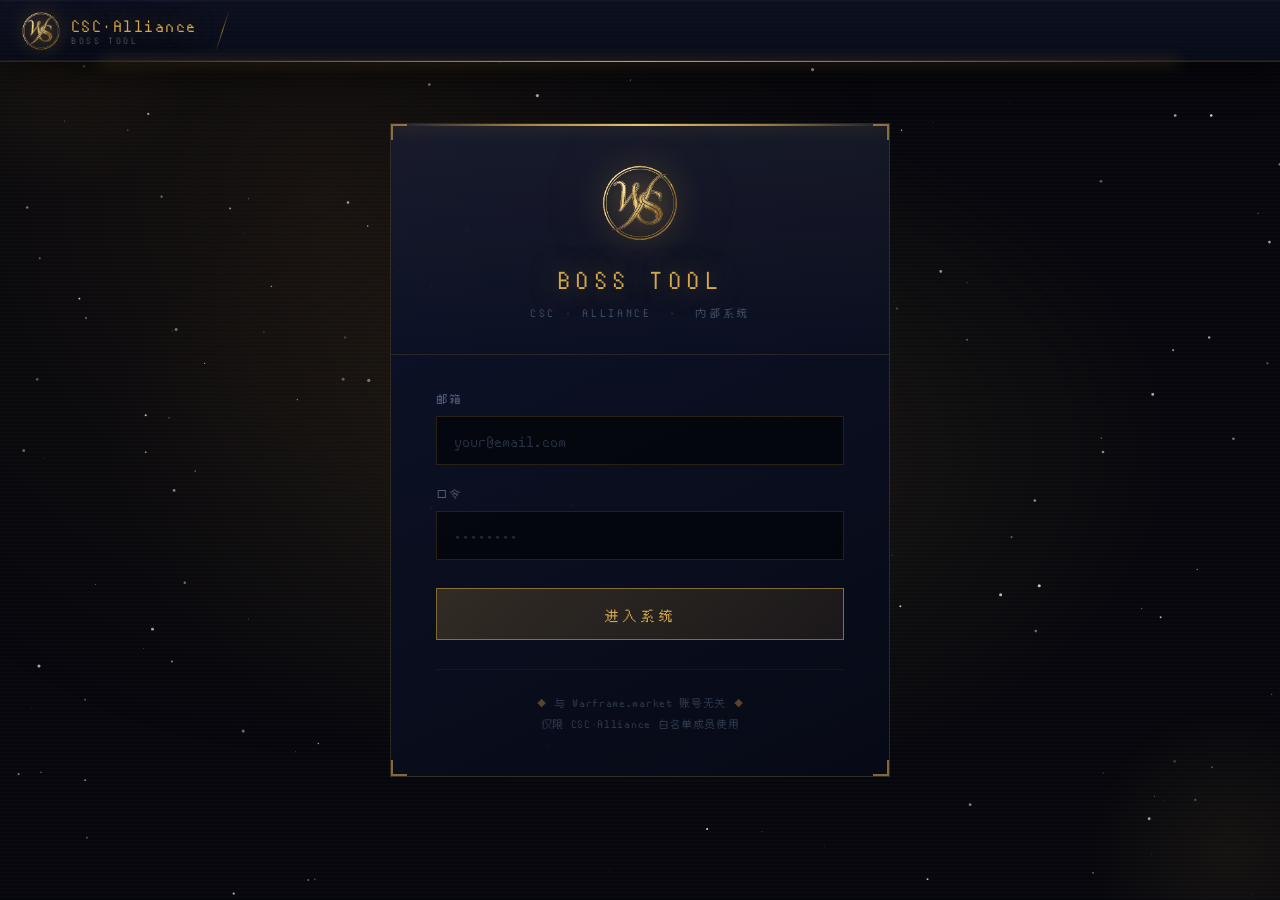
==== commit 1f415fab: "redesign: WS logo, nav slash dividers, logout clip, login page overhaul" ====
--- a/login.html
+++ b/login.html
@@ -4,209 +4,280 @@
   <meta charset="UTF-8">
   <meta name="viewport" content="width=device-width, initial-scale=1.0, viewport-fit=cover">
   <title>登录 — CSC·Alliance：Boss Tool</title>
-  <link rel="preconnect" href="https://fonts.googleapis.com">
-  <link rel="preconnect" href="https://fonts.gstatic.com" crossorigin>
-  <link href="https://fonts.googleapis.com/css2?family=Orbitron:wght@400;600;700;800;900&family=Rajdhani:wght@400;500;600;700&family=Noto+Sans+SC:wght@300;400;500;700&display=swap" rel="stylesheet" media="print" onload="this.media='all'">
-  <noscript><link href="https://fonts.googleapis.com/css2?family=Orbitron:wght@400;600;700;800;900&family=Rajdhani:wght@400;500;600;700&family=Noto+Sans+SC:wght@300;400;500;700&display=swap" rel="stylesheet"></noscript>
+  <link rel="icon" type="image/png" href="picture/websitelogo.png">
   <link rel="stylesheet" href="css/main.css">
   <style>
-    /* ── 登录页专属布局 ── */
-    .bw-login-wrap {
-      min-height: calc(100vh - 84px);
+    /* ══════════════════════════════
+       登录页专属样式
+       ══════════════════════════════ */
+    body { overflow: hidden; }
+
+    .bw-login-page {
+      position: fixed; inset: 0; z-index: 2;
       display: flex; align-items: center; justify-content: center;
-      position: relative; z-index: 2;
-      padding: 2rem 1.4rem;
-    }
-
-    /* 卡片后面的光晕光圈 */
-    .bw-login-glow {
-      position: absolute;
-      width: 520px; height: 520px;
-      border-radius: 50%;
-      background: radial-gradient(circle, rgba(192,148,58,.09) 0%, rgba(192,148,58,.03) 45%, transparent 70%);
-      pointer-events: none;
-      animation: loginGlowPulse 4s ease-in-out infinite;
-    }
-    @keyframes loginGlowPulse {
-      0%, 100% { transform: scale(1);   opacity: .7; }
-      50%       { transform: scale(1.1); opacity: 1; }
-    }
-
-    /* 卡片主体 */
+    }
+
+    /* 中心放射状大光晕 */
+    .bw-login-halo {
+      position: fixed; inset: 0; pointer-events: none;
+      background: radial-gradient(ellipse 60% 55% at 50% 50%,
+        rgba(192,148,58,.13) 0%, rgba(192,148,58,.04) 45%, transparent 70%);
+      animation: haloBreath 5s ease-in-out infinite;
+    }
+    @keyframes haloBreath {
+      0%,100% { transform: scale(1);    opacity: .8; }
+      50%      { transform: scale(1.08); opacity: 1; }
+    }
+
+    /* 横向扫描线背景 */
+    .bw-login-scan {
+      position: fixed; inset: 0; pointer-events: none;
+      background: repeating-linear-gradient(
+        0deg, transparent 0px, transparent 3px,
+        rgba(212,168,74,.018) 3px, rgba(212,168,74,.018) 4px
+      );
+    }
+
+    /* 斜向角落装饰光 */
+    .bw-login-corner-glow {
+      position: fixed; pointer-events: none;
+      width: 300px; height: 300px; border-radius: 50%;
+      background: radial-gradient(circle, rgba(192,148,58,.08) 0%, transparent 70%);
+    }
+    .bw-login-corner-glow.tl { top: -100px; left: -100px; }
+    .bw-login-corner-glow.br { bottom: -100px; right: -100px; }
+
+    /* ── 卡片 ── */
     .bw-login-card {
       position: relative; z-index: 1;
-      width: 100%; max-width: 400px;
-      background: linear-gradient(160deg, rgba(12,18,38,.92) 0%, rgba(8,13,26,.96) 100%);
-      border: 1px solid var(--c-gold-faint);
-      border-radius: 16px;
-      padding: 2.6rem 2.2rem 2.2rem;
-      box-shadow: 0 0 60px rgba(0,0,0,.6), 0 0 0 1px rgba(192,148,58,.04);
-      backdrop-filter: blur(12px);
+      width: 500px; max-width: calc(100vw - 2.4rem);
+      background: linear-gradient(155deg, rgba(14,20,44,.96) 0%, rgba(7,10,22,.98) 100%);
+      border: 1px solid rgba(185,142,52,.22);
       overflow: hidden;
-      opacity: 0; transform: translateY(20px) scale(.98);
-      animation: loginCardIn .65s cubic-bezier(.22,.68,0,1.1) .1s forwards;
-    }
-    @keyframes loginCardIn {
+      opacity: 0; transform: translateY(32px) scale(.97);
+      animation: cardIn .72s cubic-bezier(.22,.68,0,1.12) .08s forwards;
+    }
+    @keyframes cardIn {
       to { opacity: 1; transform: translateY(0) scale(1); }
     }
 
-    /* 卡片顶部金线 */
+    /* 顶部金线 */
     .bw-login-card::before {
       content: '';
-      position: absolute; top: 0; left: 10%; right: 10%; height: 1px;
-      background: linear-gradient(90deg, transparent, var(--c-gold-bright), transparent);
-      opacity: .6;
-    }
-    /* 扫光动画 */
+      position: absolute; top: 0; left: 0; right: 0; height: 2px;
+      background: linear-gradient(90deg,
+        transparent 0%,
+        rgba(212,168,74,.7) 25%,
+        #e8c86a 50%,
+        rgba(212,168,74,.7) 75%,
+        transparent 100%);
+      box-shadow: 0 0 18px rgba(212,168,74,.5);
+    }
+
+    /* 斜向扫光 */
     .bw-login-card::after {
       content: '';
-      position: absolute; top: -100%; left: -60%; width: 40%; height: 300%;
-      background: linear-gradient(105deg, transparent 30%, rgba(212,168,74,.06) 50%, transparent 70%);
-      animation: loginSweep 5s ease-in-out 1s infinite;
+      position: absolute; top: -100%; left: -55%; width: 32%; height: 300%;
+      background: linear-gradient(108deg,
+        transparent 30%, rgba(212,168,74,.055) 50%, transparent 70%);
+      animation: cardSweep 7s ease-in-out .6s infinite;
       pointer-events: none;
     }
-    @keyframes loginSweep {
-      0%   { transform: translateX(-10%); }
-      40%  { transform: translateX(300%); }
-      100% { transform: translateX(300%); }
-    }
-
-    /* 徽标区 */
-    .bw-login-badge {
-      display: flex; align-items: center; gap: .7rem; margin-bottom: 1.8rem;
-    }
-    .bw-login-badge-icon {
-      width: 38px; height: 38px; border-radius: 50%;
-      background: linear-gradient(135deg, rgba(192,148,58,.25), rgba(135,98,32,.1));
-      border: 1px solid var(--c-gold-dim);
-      display: flex; align-items: center; justify-content: center;
-      font-family: var(--f-sci); font-size: .9rem; color: var(--c-gold-bright);
-      box-shadow: 0 0 12px rgba(192,148,58,.2);
-      flex-shrink: 0;
-    }
-    .bw-login-badge-text {}
+    @keyframes cardSweep {
+      0%   { transform: translateX(-5%);   opacity: 0; }
+      5%   { opacity: 1; }
+      38%  { transform: translateX(400%);  opacity: 1; }
+      42%  { opacity: 0; }
+      100% { transform: translateX(400%);  opacity: 0; }
+    }
+
+    /* 四角装饰括号 */
+    .bw-c { position: absolute; width: 16px; height: 16px; pointer-events: none; }
+    .bw-c-tl { top: 0; left: 0;
+      border-top: 2px solid rgba(212,168,74,.6); border-left: 2px solid rgba(212,168,74,.6); }
+    .bw-c-tr { top: 0; right: 0;
+      border-top: 2px solid rgba(212,168,74,.6); border-right: 2px solid rgba(212,168,74,.6); }
+    .bw-c-bl { bottom: 0; left: 0;
+      border-bottom: 2px solid rgba(212,168,74,.6); border-left: 2px solid rgba(212,168,74,.6); }
+    .bw-c-br { bottom: 0; right: 0;
+      border-bottom: 2px solid rgba(212,168,74,.6); border-right: 2px solid rgba(212,168,74,.6); }
+
+    /* ── Hero 区：logo + 标题 ── */
+    .bw-login-hero {
+      padding: 2.6rem 2.8rem 2rem;
+      text-align: center;
+      border-bottom: 1px solid rgba(185,142,52,.12);
+      background: linear-gradient(180deg, rgba(212,168,74,.055) 0%, transparent 100%);
+      opacity: 0;
+      animation: heroIn .6s ease .35s forwards;
+    }
+    @keyframes heroIn {
+      from { opacity: 0; transform: translateY(-10px); }
+      to   { opacity: 1; transform: translateY(0); }
+    }
+    .bw-login-logo-img {
+      width: 76px; height: 76px; object-fit: contain;
+      margin: 0 auto 1.1rem;
+      display: block;
+      filter: drop-shadow(0 0 14px rgba(212,168,74,.6)) drop-shadow(0 0 32px rgba(212,168,74,.25));
+      opacity: 0; transform: scale(.75);
+      animation: logoIn .65s cubic-bezier(.34,1.5,.64,1) .5s forwards;
+    }
+    @keyframes logoIn {
+      to { opacity: 1; transform: scale(1); }
+    }
     .bw-login-title {
-      font-family: var(--f-sci); font-size: 1rem; font-weight: 700;
-      color: var(--c-gold-bright); letter-spacing: .05em; line-height: 1.2;
+      font-family: var(--f-main); font-weight: 900; font-size: 1.55rem;
+      letter-spacing: .22em; text-transform: uppercase;
+      color: var(--c-gold-bright);
+      text-shadow: 0 0 28px rgba(212,168,74,.55), 0 0 56px rgba(212,168,74,.2);
+      opacity: 0;
+      animation: fadeUp .5s ease .7s forwards;
     }
     .bw-login-sub {
-      color: var(--c-text2); font-size: .78rem; margin-top: .15rem; line-height: 1.4;
-    }
-
-    /* 分割线 */
-    .bw-login-divider {
-      height: 1px; background: var(--c-gold-faint); margin-bottom: 1.6rem;
-    }
-
-    /* 字段 */
-    .bw-field { margin-bottom: 1.1rem; }
+      font-family: var(--f-main); font-size: .7rem; font-weight: 600;
+      letter-spacing: .24em; text-transform: uppercase;
+      color: rgba(155,185,220,.38); margin-top: .35rem;
+      opacity: 0;
+      animation: fadeUp .5s ease .8s forwards;
+    }
+    @keyframes fadeUp {
+      from { opacity: 0; transform: translateY(6px); }
+      to   { opacity: 1; transform: translateY(0); }
+    }
+
+    /* ── 表单区 ── */
+    .bw-login-body {
+      padding: 2.2rem 2.8rem 2.6rem;
+      opacity: 0;
+      animation: fadeUp .5s ease .9s forwards;
+    }
+
+    .bw-field { margin-bottom: 1.3rem; }
     .bw-field label {
-      display: block; font-size: .78rem; font-weight: 600;
-      color: var(--c-text2); margin-bottom: .4rem;
-      letter-spacing: .05em; text-transform: uppercase;
-    }
-    .bw-field-input-wrap { position: relative; }
+      display: block; font-size: .72rem; font-weight: 700;
+      color: rgba(155,185,220,.5); margin-bottom: .45rem;
+      letter-spacing: .12em; text-transform: uppercase;
+    }
     .bw-field input {
-      width: 100%; padding: .7rem .9rem;
-      background: rgba(0,0,0,.4);
-      border: 1px solid var(--c-gold-faint);
-      border-radius: var(--r-md);
-      color: var(--c-white); font-family: var(--f-body); font-size: .98rem;
-      transition: border-color .22s ease, box-shadow .22s ease, background .22s ease;
-    }
-    .bw-field input::placeholder { color: rgba(96,120,152,.5); }
+      width: 100%; padding: .8rem 1.05rem;
+      background: rgba(0,0,0,.55);
+      border: 1px solid rgba(185,142,52,.2);
+      border-radius: 0;
+      color: var(--c-white); font-family: var(--f-main); font-size: .96rem;
+      transition: border-color .22s, box-shadow .22s, background .22s;
+    }
+    .bw-field input::placeholder { color: rgba(96,120,152,.38); }
     .bw-field input:focus {
-      outline: none; border-color: var(--c-gold-mid);
-      background: rgba(0,0,0,.55);
-      box-shadow: 0 0 0 3px rgba(212,168,74,.1), 0 0 16px rgba(192,148,58,.08);
+      outline: none;
+      border-color: rgba(212,168,74,.62);
+      background: rgba(0,0,0,.68);
+      box-shadow: 0 0 0 3px rgba(212,168,74,.07), inset 3px 0 0 rgba(212,168,74,.55);
     }
 
     /* 登录按钮 */
     .bw-login-btn {
-      width: 100%; padding: .82rem;
-      margin-top: .4rem;
-      background: linear-gradient(135deg, rgba(192,148,58,.2), rgba(135,98,32,.1));
-      border: 1px solid var(--c-gold-mid);
-      border-radius: var(--r-md);
-      color: var(--c-gold-bright); font-family: var(--f-sci); font-weight: 700;
-      font-size: .95rem; letter-spacing: .08em; cursor: pointer;
-      position: relative; overflow: hidden;
-      transition: background .22s ease, box-shadow .22s ease, transform .12s ease;
+      width: 100%; padding: .95rem;
+      margin-top: .5rem;
+      background: linear-gradient(135deg, rgba(192,148,58,.22) 0%, rgba(140,102,30,.14) 100%);
+      border: 1px solid rgba(212,168,74,.55);
+      border-radius: 0;
+      color: var(--c-gold-bright);
+      font-family: var(--f-main); font-weight: 900;
+      font-size: .92rem; letter-spacing: .2em; text-transform: uppercase;
+      cursor: pointer; position: relative; overflow: hidden;
+      transition: background .22s, box-shadow .22s, filter .22s, transform .1s;
     }
     .bw-login-btn::before {
       content: '';
-      position: absolute; inset: 0;
-      background: linear-gradient(135deg, rgba(212,168,74,.12), transparent);
-      opacity: 0; transition: opacity .22s ease;
-    }
-    .bw-login-btn:hover { box-shadow: 0 0 24px rgba(195,152,52,.3); }
-    .bw-login-btn:hover::before { opacity: 1; }
-    .bw-login-btn:active { transform: scale(.98); }
-    .bw-login-btn:disabled { opacity: .55; cursor: default; pointer-events: none; }
-
-    /* 错误提示 */
+      position: absolute; top: -100%; left: -60%; width: 40%; height: 300%;
+      background: linear-gradient(108deg, transparent 30%, rgba(255,215,100,.12) 50%, transparent 70%);
+      transition: transform .45s ease;
+    }
+    .bw-login-btn:hover {
+      background: linear-gradient(135deg, rgba(212,168,74,.3) 0%, rgba(175,128,42,.18) 100%);
+      box-shadow: 0 0 30px rgba(212,168,74,.3), 0 0 60px rgba(212,168,74,.1);
+      filter: drop-shadow(0 0 12px rgba(212,168,74,.4));
+    }
+    .bw-login-btn:hover::before { transform: translateX(380%); }
+    .bw-login-btn:active { transform: scale(.992); }
+    .bw-login-btn:disabled { opacity: .5; cursor: default; pointer-events: none; }
+
+    /* 错误 */
     .bw-login-err {
-      margin-top: 1rem; padding: .6rem .9rem;
-      border-radius: var(--r-md);
-      background: rgba(203,74,158,.08); border: 1px solid rgba(203,74,158,.3);
-      color: #e8a4cf; font-size: .85rem; line-height: 1.5;
+      margin-top: 1rem; padding: .65rem 1rem;
+      border: 1px solid rgba(203,74,158,.35);
+      background: rgba(203,74,158,.07);
+      color: #e8a4cf; font-size: .84rem; line-height: 1.5;
       display: none;
     }
     .bw-login-err.show { display: block; }
 
-    /* 底部说明 */
+    /* 底部 */
     .bw-login-footer {
-      margin-top: 1.4rem; text-align: center;
-      color: var(--c-text2); font-size: .76rem; line-height: 1.6;
-    }
-    .bw-login-footer span { color: rgba(192,148,58,.5); }
+      margin-top: 1.8rem; text-align: center;
+      color: rgba(155,185,220,.28); font-size: .7rem;
+      letter-spacing: .06em; line-height: 1.9;
+      border-top: 1px solid rgba(185,142,52,.08);
+      padding-top: 1.4rem;
+    }
+    .bw-login-footer b { color: rgba(212,168,74,.38); font-weight: 400; }
   </style>
 </head>
 <body>
   <canvas id="star-canvas"></canvas>
   <div class="nebula-bg"></div>
+  <div class="bw-login-halo"></div>
+  <div class="bw-login-scan"></div>
+  <div class="bw-login-corner-glow tl"></div>
+  <div class="bw-login-corner-glow br"></div>
 
   <header class="bw-header">
     <div class="bw-brand">
-      <span class="bw-brand-cn">CSC·Alliance</span>
-      <span class="bw-brand-divider"></span>
-      <span class="bw-brand-sub">BOSS TOOL</span>
+      <img src="picture/WS-logo-2.png" class="bw-brand-logo-img" alt="WS">
+      <div class="bw-brand-text">
+        <span class="bw-brand-cn">CSC·Alliance</span>
+        <span class="bw-brand-sub">BOSS TOOL</span>
+      </div>
     </div>
   </header>
 
-  <main class="bw-login-wrap">
-    <div class="bw-login-glow"></div>
+  <div class="bw-login-page">
     <form class="bw-login-card" id="bw-login-form" autocomplete="on">
-      <div class="bw-login-badge">
-        <div class="bw-login-badge-icon">◈</div>
-        <div class="bw-login-badge-text">
-          <div class="bw-login-title">内部登录验证</div>
-          <div class="bw-login-sub">限 CSC·Alliance 白名单账号</div>
+      <!-- 角标 -->
+      <span class="bw-c bw-c-tl"></span>
+      <span class="bw-c bw-c-tr"></span>
+      <span class="bw-c bw-c-bl"></span>
+      <span class="bw-c bw-c-br"></span>
+
+      <!-- Hero -->
+      <div class="bw-login-hero">
+        <img src="picture/WS-logo-2.png" class="bw-login-logo-img" alt="CSC Alliance">
+        <div class="bw-login-title">Boss Tool</div>
+        <div class="bw-login-sub">CSC · Alliance &nbsp;·&nbsp; 内部系统</div>
+      </div>
+
+      <!-- 表单 -->
+      <div class="bw-login-body">
+        <div class="bw-field">
+          <label for="bw-email">邮箱</label>
+          <input type="email" id="bw-email" name="email" required autocomplete="username" placeholder="your@email.com">
+        </div>
+        <div class="bw-field">
+          <label for="bw-pass">口令</label>
+          <input type="password" id="bw-pass" name="password" required autocomplete="current-password" placeholder="••••••••">
+        </div>
+
+        <button type="submit" class="bw-login-btn" id="bw-login-btn">进入系统</button>
+        <div class="bw-login-err" id="bw-login-err"></div>
+
+        <div class="bw-login-footer">
+          <b>◆</b> 与 Warframe.market 账号无关 <b>◆</b><br>
+          仅限 CSC·Alliance 白名单成员使用
         </div>
       </div>
-      <div class="bw-login-divider"></div>
-
-      <div class="bw-field">
-        <label for="bw-email">邮箱</label>
-        <div class="bw-field-input-wrap">
-          <input type="email" id="bw-email" name="email" required autocomplete="username" placeholder="your@email.com">
-        </div>
-      </div>
-      <div class="bw-field">
-        <label for="bw-pass">口令</label>
-        <div class="bw-field-input-wrap">
-          <input type="password" id="bw-pass" name="password" required autocomplete="current-password" placeholder="••••••••">
-        </div>
-      </div>
-
-      <button type="submit" class="bw-login-btn" id="bw-login-btn">登录</button>
-      <div class="bw-login-err" id="bw-login-err"></div>
-
-      <div class="bw-login-footer">
-        <span>⬡</span> 与 Warframe.market 账号无关 <span>⬡</span>
-      </div>
     </form>
-  </main>
+  </div>
 
   <script src="js/login.js"></script>
 </body>
--- a/css/main.css
+++ b/css/main.css
@@ -1,33 +1,44 @@
-/* ════════════════════════════════════════════════════════════
+/* ═══════════════════════════════════════════════════════════
    main.css —— CSC·Alliance：Boss Tool
-   ════════════════════════════════════════════════════════════ */
+   ═══════════════════════════════════════════════════════════ */
+
+@font-face {
+  font-family: 'xszt';
+  src: url('../fonts/xszt.woff2') format('woff2'),
+       url('../fonts/xszt.ttf')   format('truetype');
+  font-weight: 400 900;
+  font-style: normal;
+  font-display: swap;
+}
 
 :root {
-  --c-bg:       #07080f;
-  --c-bg2:      #0d101e;
-  --c-card:     rgba(8, 14, 30, 0.72);
-  --c-text:     #b0cae8;
-  --c-text2:    #607898;
-  --c-white:    #e8f4ff;
+  --c-bg:    #07080f;
+  --c-bg2:   #0d101e;
+  --c-card:  rgba(10,16,34,0.84);
+  --c-text:  #cce0f5;   /* 提亮 */
+  --c-text2: #8aaccc;   /* 提亮副文本 */
+  --c-white: #f4faff;
 
   --c-gold-bright: #d4a84a;
-  --c-gold-mid:    rgba(192,148,58,0.88);
-  --c-gold-dim:    rgba(162,118,42,0.45);
-  --c-gold-faint:  rgba(135,98,32,0.18);
+  --c-gold-mid:    rgba(212,168,74,0.9);
+  --c-gold-dim:    rgba(192,148,58,0.55);
+  --c-gold-faint:  rgba(192,148,58,0.22);
+  --c-border:      rgba(185,142,52,0.38);
+  --c-border-s:    rgba(212,168,74,0.6);
 
   --c-sell: #cb4a9e;
   --c-buy:  #209e70;
+  --c-warn: #e8924a;
 
   --r-sm: 4px;
   --r-md: 8px;
   --r-lg: 14px;
 
   --ease-slow: .65s cubic-bezier(.22,.68,0,1.2);
-  --ease-med:  .35s cubic-bezier(.22,.68,0,1.2);
-
-  --f-sci:  'Orbitron', 'Rajdhani', sans-serif;
-  --f-body: 'Rajdhani', 'Noto Sans SC', 'PingFang SC', 'Microsoft YaHei', sans-serif;
-  --f-cn:   'Noto Sans SC', 'PingFang SC', 'Microsoft YaHei', sans-serif;
+  --ease-med:  .32s cubic-bezier(.22,.68,0,1.1);
+  --ease-fast: .18s ease;
+
+  --f-main: 'xszt', 'PingFang SC', 'Microsoft YaHei', sans-serif;
 }
 
 *, *::before, *::after { box-sizing: border-box; margin: 0; padding: 0; }
@@ -35,321 +46,894 @@
 body {
   background: var(--c-bg);
   color: var(--c-text);
-  font-family: var(--f-body);
-  line-height: 1.65;
+  font-family: var(--f-main);
+  line-height: 1.6;
   min-height: 100vh;
   overflow-x: hidden;
 }
 a { color: inherit; text-decoration: none; }
 img { display: block; max-width: 100%; }
-
-#star-canvas { position: fixed; inset: 0; width: 100%; height: 100%; z-index: 0; pointer-events: none; background: var(--c-bg); }
+input, button, select { font-family: var(--f-main); }
+
+/* ─── 滚动条 ─── */
+::-webkit-scrollbar { width: 4px; height: 4px; }
+::-webkit-scrollbar-track { background: transparent; }
+::-webkit-scrollbar-thumb { background: var(--c-gold-faint); border-radius: 99px; }
+::-webkit-scrollbar-thumb:hover { background: var(--c-gold-dim); }
+* { scrollbar-width: thin; scrollbar-color: var(--c-gold-faint) transparent; }
+
+/* ─── 星空背景 ─── */
+#star-canvas {
+  position: fixed; inset: 0; width: 100%; height: 100%;
+  z-index: 0; pointer-events: none; background: var(--c-bg);
+}
 .nebula-bg {
   position: fixed; inset: 0; z-index: 1; pointer-events: none; overflow: hidden;
 }
 .nebula-bg::before {
   content: ''; position: absolute; width: 90vw; height: 90vw; border-radius: 50%;
-  background: radial-gradient(circle, rgba(145,95,25,.14) 0%, rgba(90,55,12,.06) 40%, transparent 70%);
+  background: radial-gradient(circle, rgba(145,95,25,.12) 0%, rgba(90,55,12,.05) 40%, transparent 70%);
   top: -30vw; left: -20vw;
 }
 
 /* ─── Header ─── */
 .bw-header {
-  position: relative; z-index: 2;
-  display: flex; align-items: center; justify-content: center;
-  height: 84px;
-  border-bottom: 1px solid var(--c-gold-faint);
-  background: rgba(7,8,15,.85);
-  backdrop-filter: blur(6px);
-  overflow: hidden;
-}
+  position: sticky; top: 0; z-index: 100;
+  display: flex; align-items: stretch;
+  height: 62px;
+  background: linear-gradient(180deg, rgba(13,16,32,.98) 0%, rgba(8,11,24,.99) 100%);
+  border-bottom: 1px solid rgba(185,142,52,.18);
+  box-shadow:
+    inset 0 1px 0 rgba(255,255,255,.04),
+    inset 0 -1px 0 rgba(212,168,74,.1),
+    0 6px 40px rgba(0,0,0,.85);
+  backdrop-filter: blur(10px);
+}
+/* 扫描线纹理 */
+.bw-header::before {
+  content: '';
+  position: absolute; inset: 0; pointer-events: none; z-index: 0;
+  background: repeating-linear-gradient(
+    0deg,
+    transparent 0px, transparent 3px,
+    rgba(212,168,74,.014) 3px, rgba(212,168,74,.014) 4px
+  );
+}
+/* 底部金色辉光线 */
 .bw-header::after {
   content: '';
-  position: absolute; left: 0; right: 0; bottom: -1px; height: 1px;
-  background: linear-gradient(90deg, transparent, var(--c-gold-bright), transparent);
-  opacity: .55;
-  animation: bwHeaderSweep 5.5s ease-in-out infinite;
-}
-@keyframes bwHeaderSweep {
-  0%, 100% { transform: translateX(-65%); opacity: .25; }
-  50%       { transform: translateX(65%);  opacity: .7; }
-}
+  position: absolute; bottom: -1px; left: 8%; right: 8%; height: 1px;
+  background: linear-gradient(90deg,
+    transparent 0%,
+    rgba(212,168,74,.5) 25%,
+    rgba(212,168,74,.95) 50%,
+    rgba(212,168,74,.5) 75%,
+    transparent 100%);
+  box-shadow: 0 0 14px 2px rgba(212,168,74,.25);
+  pointer-events: none;
+}
+
+/* ─── LOGO / BRAND ─── */
 .bw-brand {
-  display: flex; align-items: center; gap: .85rem;
-  opacity: 0; transform: translateY(-8px);
-  animation: bwEnterUp .55s var(--ease-slow) .05s forwards;
-}
+  display: flex; align-items: center; gap: .65rem;
+  padding: 0 1.6rem 0 1.4rem;
+  flex-shrink: 0; position: relative; z-index: 1;
+}
+/* 右侧斜切分隔线 */
+.bw-brand::after {
+  content: '';
+  position: absolute; right: 0; top: 16%; bottom: 16%; width: 1px;
+  background: linear-gradient(180deg,
+    transparent 0%,
+    rgba(185,142,52,.55) 40%,
+    rgba(212,168,74,.7) 50%,
+    rgba(185,142,52,.55) 60%,
+    transparent 100%);
+  transform: skewX(-18deg);
+}
+.bw-brand-logo-img {
+  width: 38px; height: 38px; object-fit: contain; flex-shrink: 0;
+  filter: drop-shadow(0 0 8px rgba(212,168,74,.6)) drop-shadow(0 0 20px rgba(212,168,74,.25));
+}
+.bw-brand-text { display: flex; flex-direction: column; gap: 1px; }
 .bw-brand-cn {
-  font-family: var(--f-sci); font-weight: 800; letter-spacing: .05em;
-  font-size: 1.55rem; color: var(--c-gold-bright);
-  text-shadow: 0 0 16px rgba(195,152,52,.45);
-}
-.bw-brand-divider {
-  width: 1px; height: 1.5rem;
-  background: linear-gradient(180deg, transparent, var(--c-gold-mid), transparent);
+  font-family: var(--f-main); font-weight: 900; font-size: 1.05rem;
+  letter-spacing: .09em; line-height: 1.15;
+  color: var(--c-gold-bright);
+  text-shadow: 0 0 22px rgba(212,168,74,.55), 0 0 44px rgba(212,168,74,.2);
 }
 .bw-brand-sub {
-  font-family: var(--f-sci); font-weight: 700;
-  font-size: 1.05rem; letter-spacing: .14em;
-  color: var(--c-white);
-  text-shadow: 0 0 10px rgba(232,244,255,.25);
-}
+  font-family: var(--f-main); font-weight: 700; font-size: .58rem;
+  letter-spacing: .26em; line-height: 1;
+  color: rgba(180,205,235,.38);
+  padding-left: .06em;
+}
+.bw-header-right {
+  display: flex; align-items: center;
+  padding: 0 1.4rem; flex-shrink: 0; position: relative; z-index: 1;
+}
+/* 左侧斜切分隔线 */
+.bw-header-right::before {
+  content: '';
+  position: absolute; left: 0; top: 16%; bottom: 16%; width: 1px;
+  background: linear-gradient(180deg,
+    transparent 0%,
+    rgba(185,142,52,.55) 40%,
+    rgba(212,168,74,.7) 50%,
+    rgba(185,142,52,.55) 60%,
+    transparent 100%);
+  transform: skewX(-18deg);
+}
+
+/* ─── 顶部导航 ─── */
+.bw-nav {
+  display: flex; align-items: stretch;
+  flex: 1; height: 100%;
+  position: relative; z-index: 1;
+}
+
+.bw-nav-link {
+  position: relative;
+  display: flex; align-items: center; justify-content: center;
+  flex: 1;
+  padding: 0 1rem;
+  color: rgba(185,210,240,.52);
+  font-size: .84rem; font-weight: 800;
+  letter-spacing: .12em; text-transform: uppercase;
+  text-decoration: none; white-space: nowrap;
+  overflow: hidden;
+  transition: color .22s ease;
+}
+
+/* 悬停背景 — 平面暗金色，不做体积光束 */
+.bw-nav-link::before {
+  content: '';
+  position: absolute; inset: 0;
+  background: rgba(212,168,74,.07);
+  opacity: 0;
+  transition: opacity .22s ease;
+  pointer-events: none;
+}
+
+/* 斜切分隔线 — 右侧，每个 link 都有（最后一个隐藏） */
+.bw-nav-link::after {
+  content: '';
+  position: absolute; right: 0; top: 16%; bottom: 16%; width: 1.5px;
+  background: linear-gradient(180deg,
+    transparent 0%,
+    rgba(185,142,52,.45) 30%,
+    rgba(212,168,74,.78) 50%,
+    rgba(185,142,52,.45) 70%,
+    transparent 100%);
+  box-shadow: 0 0 5px rgba(212,168,74,.3);
+  transform: skewX(-16deg);
+  transform-origin: center;
+  pointer-events: none;
+}
+.bw-nav-link:last-child::after { display: none; }
+
+/* 底部金色辉光线 */
+.bw-nav-shine {
+  position: absolute; bottom: 0;
+  left: 50%; right: 50%; height: 2px;
+  background: linear-gradient(90deg, transparent, #e8c86a, transparent);
+  box-shadow: 0 0 10px 2px rgba(232,200,106,.55);
+  opacity: 0; z-index: 2;
+  transition:
+    opacity .24s ease,
+    left .3s cubic-bezier(.22,.68,0,1.2),
+    right .3s cubic-bezier(.22,.68,0,1.2);
+  pointer-events: none;
+}
+.bw-nav-link > span:last-child { position: relative; z-index: 1; }
+
+.bw-nav-link:hover { color: #e8c86a; text-shadow: 0 0 18px rgba(232,200,106,.65); }
+.bw-nav-link:hover::before { opacity: 1; }
+.bw-nav-link:hover .bw-nav-shine { opacity: 1; left: 10%; right: 10%; }
 
 /* ─── 登出按钮 ─── */
 .bw-logout-btn {
-  position: absolute; right: 1.4rem;
-  background: rgba(203,74,158,.08);
-  border: 1px solid rgba(203,74,158,.35);
-  border-radius: var(--r-sm);
-  color: rgba(203,74,158,.75); font-family: var(--f-sci); font-size: .76rem;
-  letter-spacing: .07em; padding: .32rem .85rem; cursor: pointer;
-  transition: background .2s ease, border-color .2s ease, color .2s ease, box-shadow .2s ease;
+  display: inline-flex; align-items: center; gap: .45rem;
+  background: linear-gradient(135deg, rgba(212,168,74,.1) 0%, rgba(140,102,30,.06) 100%);
+  border: 1px solid rgba(185,142,52,.42);
+  color: rgba(212,168,74,.7);
+  font-family: var(--f-main); font-size: .78rem; font-weight: 700;
+  letter-spacing: .08em;
+  padding: .38rem 1.2rem .38rem 1rem;
+  cursor: pointer;
+  /* 右上角斜切：用 clip-path；悬停 glow 用 filter:drop-shadow（兼容 clip-path） */
+  clip-path: polygon(0 0, calc(100% - 13px) 0, 100% 13px, 100% 100%, 0 100%);
+  transition: background .18s ease, border-color .18s ease, color .18s ease, filter .18s ease;
 }
 .bw-logout-btn:hover {
-  background: rgba(203,74,158,.18);
-  border-color: var(--c-sell);
-  color: var(--c-sell);
-  box-shadow: 0 0 12px rgba(203,74,158,.2);
-}
+  background: linear-gradient(135deg, rgba(212,168,74,.18) 0%, rgba(140,102,30,.1) 100%);
+  border-color: rgba(212,168,74,.72);
+  color: #e8c86a;
+  filter: drop-shadow(0 0 10px rgba(212,168,74,.4));
+}
+.bw-logout-icon { flex-shrink: 0; }
 
 /* ─── 页面布局 ─── */
 .page-wrap { position: relative; z-index: 2; }
-.bw-wrap { max-width: 1100px; margin: 0 auto; padding: 2.4rem 1.4rem 4rem; }
+.bw-wrap { max-width: 1180px; margin: 0 auto; padding: 2rem 1.4rem 4rem; }
 
 /* ─── 个人资料卡 ─── */
 .bw-profile-card {
-  display: flex; align-items: center; gap: 1.6rem;
+  display: flex; align-items: center; gap: 1.5rem;
   background: var(--c-card);
-  border: 1px solid var(--c-gold-faint);
+  border: 1px solid var(--c-border);
   border-radius: var(--r-lg);
-  padding: 1.6rem 1.8rem;
+  padding: 1.4rem 1.8rem;
+  box-shadow: 0 4px 36px rgba(0,0,0,.5), inset 0 1px 0 rgba(212,168,74,.1);
   opacity: 0; transform: translateY(14px);
-  animation: bwEnterUp .6s var(--ease-slow) .05s forwards;
+  animation: bwEnterUp .6s cubic-bezier(.22,.68,0,1.2) .05s forwards;
 }
 .bw-avatar {
-  width: 100px; height: 100px; border-radius: 50%;
+  width: 88px; height: 88px; border-radius: 50%;
   border: 2px solid var(--c-gold-mid);
-  box-shadow: 0 0 18px rgba(195,152,52,.3);
+  box-shadow: 0 0 22px rgba(212,168,74,.28);
   object-fit: cover; flex-shrink: 0;
+  background: var(--c-bg2);
 }
 .bw-profile-info { min-width: 0; }
-.bw-ign { font-family: var(--f-sci); font-size: 1.4rem; font-weight: 700; color: var(--c-white); }
-.bw-meta { margin-top: .5rem; color: var(--c-text2); font-size: .9rem; display: flex; gap: 1rem; flex-wrap: wrap; }
-.bw-status-dot { width: 8px; height: 8px; border-radius: 50%; display: inline-block; margin-right: .35rem; }
-.bw-status-dot.online  { background: var(--c-buy); box-shadow: 0 0 6px var(--c-buy); }
-.bw-status-dot.ingame  { background: var(--c-gold-bright); box-shadow: 0 0 6px var(--c-gold-bright); }
-.bw-status-dot.offline { background: #46506a; }
+.bw-ign { font-family: var(--f-main); font-size: 1.35rem; font-weight: 800; color: var(--c-white); letter-spacing: .04em; }
+.bw-meta { margin-top: .45rem; color: var(--c-text2); font-size: .85rem; display: flex; gap: 1rem; flex-wrap: wrap; }
+.bw-status-dot { width: 7px; height: 7px; border-radius: 50%; display: inline-block; margin-right: .3rem; }
+.bw-status-dot.online    { background: var(--c-buy);  box-shadow: 0 0 6px var(--c-buy); }
+.bw-status-dot.ingame    { background: var(--c-gold-bright); box-shadow: 0 0 6px var(--c-gold-bright); }
+.bw-status-dot.offline   { background: #46506a; }
+.bw-status-dot.invisible { background: #46506a; border: 1.5px dashed #6a7a9a; }
+
+/* ─── 在线状态控制模块 ─── */
+.bw-status-ctrl { margin-top: .8rem; display: flex; flex-direction: column; gap: .45rem; }
+.bw-status-row  { display: flex; align-items: center; gap: .4rem; flex-wrap: wrap; }
+.bw-status-label { font-size: .75rem; color: var(--c-text2); min-width: 4em; }
+.bw-status-btn {
+  font-size: .75rem; padding: .2rem .7rem; border-radius: 20px; cursor: pointer;
+  background: rgba(255,255,255,.05); border: 1px solid rgba(255,255,255,.12);
+  color: var(--c-text2); transition: all .18s ease;
+}
+.bw-status-btn:hover { border-color: rgba(212,168,74,.5); color: var(--c-gold-bright); }
+.bw-status-btn.active-online    { background: rgba(94,207,114,.15); border-color: var(--c-buy); color: var(--c-buy); }
+.bw-status-btn.active-ingame    { background: rgba(212,168,74,.15); border-color: var(--c-gold-bright); color: var(--c-gold-bright); }
+.bw-status-btn.active-invisible { background: rgba(70,80,106,.25); border-color: #6a7a9a; color: #8a9aba; }
+.bw-dur-btn {
+  font-size: .72rem; padding: .18rem .55rem; border-radius: 20px; cursor: pointer;
+  background: rgba(255,255,255,.04); border: 1px solid rgba(255,255,255,.1);
+  color: var(--c-text2); transition: all .15s ease;
+}
+.bw-dur-btn:hover   { border-color: rgba(212,168,74,.4); color: var(--c-gold-bright); }
+.bw-dur-btn.active  { background: rgba(212,168,74,.12); border-color: var(--c-gold-mid); color: var(--c-gold-bright); }
+.bw-maintain-toggle {
+  font-size: .72rem; padding: .18rem .7rem; border-radius: 20px; cursor: pointer;
+  background: rgba(255,255,255,.04); border: 1px solid rgba(255,255,255,.1);
+  color: var(--c-text2); transition: all .18s ease;
+}
+.bw-maintain-toggle.on { background: rgba(94,207,114,.12); border-color: var(--c-buy); color: var(--c-buy); }
+.bw-status-timer { font-size: .72rem; color: var(--c-text2); font-variant-numeric: tabular-nums; }
 
 /* ─── 筛选工具栏 ─── */
 .bw-toolbar {
-  display: flex; align-items: center; justify-content: space-between; flex-wrap: wrap; gap: .7rem;
-  margin-top: 1.4rem;
-  padding: .85rem 1.1rem;
-  background: rgba(8,12,24,.6);
-  border: 1px solid var(--c-gold-faint);
+  margin-top: 1.2rem;
+  padding: .8rem 1rem;
+  background: rgba(8,12,28,.74);
+  border: 1px solid var(--c-border);
   border-radius: var(--r-lg);
-  backdrop-filter: blur(4px);
+  backdrop-filter: blur(6px);
+  box-shadow: 0 2px 24px rgba(0,0,0,.4), inset 0 1px 0 rgba(212,168,74,.07);
   opacity: 0; transform: translateY(10px);
   animation: bwEnterUp .5s var(--ease-slow) .1s forwards;
 }
-.bw-toolbar-filters {
-  display: flex; align-items: center; flex-wrap: wrap; gap: .55rem;
-}
-.bw-toolbar-right {
-  display: flex; align-items: center; gap: .8rem; flex-shrink: 0;
-}
-
-/* 类型 / 可见性 筛选 pill 组 */
-.bw-filter-group { display: flex; gap: .25rem; }
+.bw-toolbar-top {
+  display: flex; align-items: center; justify-content: space-between; flex-wrap: wrap; gap: .6rem;
+}
+.bw-toolbar-filters { display: flex; align-items: center; flex-wrap: wrap; gap: .45rem; }
+.bw-toolbar-right { display: flex; align-items: center; gap: .55rem; flex-shrink: 0; flex-wrap: wrap; }
+
+/* 筛选 pill 组 */
+.bw-filter-group { display: flex; gap: .2rem; }
 .bw-type-pill, .bw-vis-f-btn {
-  padding: .28rem .75rem;
-  border: 1px solid var(--c-gold-faint);
+  padding: .28rem .78rem;
+  border: 1px solid rgba(185,142,52,.32);
   border-radius: 99px;
-  background: transparent;
-  color: var(--c-text2); font-family: var(--f-cn); font-size: .8rem; font-weight: 600;
-  cursor: pointer; transition: all .16s ease;
-}
-.bw-type-pill:hover, .bw-vis-f-btn:hover { border-color: var(--c-gold-dim); color: var(--c-white); }
-.bw-type-pill.active { background: rgba(192,148,58,.15); border-color: var(--c-gold-mid); color: var(--c-gold-bright); }
-.bw-vis-f-btn.active { background: rgba(192,148,58,.12); border-color: var(--c-gold-dim); color: var(--c-gold-bright); }
+  background: rgba(255,255,255,.04);
+  color: var(--c-text); font-size: .86rem; font-weight: 600;
+  cursor: pointer; transition: all var(--ease-fast);
+}
+.bw-type-pill:hover, .bw-vis-f-btn:hover { border-color: var(--c-gold-dim); color: var(--c-white); background: rgba(192,148,58,.07); }
+.bw-type-pill.active { background: rgba(192,148,58,.2); border-color: var(--c-gold-mid); color: var(--c-gold-bright); box-shadow: 0 0 8px rgba(212,168,74,.15); }
+.bw-vis-f-btn.active { background: rgba(192,148,58,.15); border-color: var(--c-gold-dim); color: var(--c-gold-bright); }
+/* 小点指示器（用于特殊/警报筛选按钮） */
+.bw-f-dot {
+  display: inline-block; width: 6px; height: 6px; border-radius: 50%;
+  flex-shrink: 0; transition: box-shadow var(--ease-fast);
+}
+.bw-f-dot-rare { background: rgba(150,80,220,.8); }
+.bw-f-dot-warn { background: rgba(232,146,74,.8); }
+
+/* SVG 按钮图标 */
+.bw-btn-icon {
+  width: 12px; height: 12px; flex-shrink: 0;
+  vertical-align: middle; margin-bottom: 1px;
+}
+
+.bw-special-f-btn, .bw-alert-f-btn {
+  display: inline-flex; align-items: center; gap: .38rem;
+  padding: .28rem .78rem;
+  border: 1px solid rgba(150,80,220,.32);
+  border-radius: 99px;
+  background: rgba(255,255,255,.04);
+  color: var(--c-text); font-size: .86rem; font-weight: 600;
+  cursor: pointer; transition: all var(--ease-fast);
+}
+.bw-alert-f-btn { border-color: rgba(232,146,74,.32); }
+.bw-special-f-btn:hover { border-color: rgba(150,80,220,.7); color: #b07fe0; background: rgba(150,80,220,.07); }
+.bw-alert-f-btn:hover   { border-color: rgba(232,146,74,.7); color: #f0a866; background: rgba(232,146,74,.07); }
+.bw-special-f-btn.active { background: rgba(150,80,220,.18); border-color: rgba(150,80,220,.8); color: #c090f0; }
+.bw-special-f-btn.active .bw-f-dot-rare { box-shadow: 0 0 6px rgba(150,80,220,.9); }
+.bw-alert-f-btn.active   { background: rgba(232,146,74,.18); border-color: rgba(232,146,74,.8); color: #f0a866; }
+.bw-alert-f-btn.active .bw-f-dot-warn   { box-shadow: 0 0 6px rgba(232,146,74,.9); }
+
+/* 荡漾波纹动画（有数据时） */
+.bw-special-f-btn.has-data {
+  animation: bwRippleGold 2.8s ease-out infinite;
+}
+.bw-alert-f-btn.has-data {
+  animation: bwRippleRed 2.8s ease-out infinite;
+}
+@keyframes bwRippleGold {
+  0%   { box-shadow: 0 0 0 0   rgba(212,168,74,.85),
+                     0 0 0 0   rgba(212,168,74,.45); }
+  35%  { box-shadow: 0 0 0 6px rgba(212,168,74,.0),
+                     0 0 0 12px rgba(212,168,74,.0); }
+  100% { box-shadow: 0 0 0 0   rgba(212,168,74,.85),
+                     0 0 0 0   rgba(212,168,74,.45); }
+}
+@keyframes bwRippleRed {
+  0%   { box-shadow: 0 0 0 0   rgba(220,60,60,.9),
+                     0 0 0 0   rgba(220,60,60,.45); }
+  35%  { box-shadow: 0 0 0 6px rgba(220,60,60,.0),
+                     0 0 0 12px rgba(220,60,60,.0); }
+  100% { box-shadow: 0 0 0 0   rgba(220,60,60,.9),
+                     0 0 0 0   rgba(220,60,60,.45); }
+}
 
 /* 价格区间 */
-.bw-price-range { display: flex; align-items: center; gap: .3rem; }
+.bw-price-range { display: flex; align-items: center; gap: .28rem; }
 .bw-range-input {
-  width: 72px; padding: .28rem .55rem;
-  background: rgba(0,0,0,.35); border: 1px solid var(--c-gold-faint);
-  border-radius: var(--r-sm); color: var(--c-white);
-  font-family: var(--f-sci); font-size: .8rem;
-  -moz-appearance: textfield; outline: none;
-  transition: border-color .16s ease;
+  width: 74px; padding: .28rem .52rem;
+  background: rgba(0,0,0,.45); border: 1px solid rgba(185,142,52,.32);
+  border-radius: var(--r-sm); color: var(--c-white); font-size: .86rem;
+  -moz-appearance: textfield; outline: none; transition: border-color var(--ease-fast);
 }
 .bw-range-input::-webkit-inner-spin-button,
 .bw-range-input::-webkit-outer-spin-button { -webkit-appearance: none; }
 .bw-range-input:focus { border-color: var(--c-gold-mid); }
 .bw-range-sep, .bw-range-unit { color: var(--c-text2); font-size: .8rem; }
 
-/* 排序下拉 */
-.bw-sort-sel {
-  padding: .28rem .55rem;
-  background: rgba(0,0,0,.35); border: 1px solid var(--c-gold-faint);
-  border-radius: var(--r-sm); color: var(--c-text);
-  font-family: var(--f-cn); font-size: .82rem;
-  cursor: pointer; outline: none;
-  transition: border-color .16s ease;
-}
-.bw-sort-sel:focus { border-color: var(--c-gold-mid); }
-.bw-sort-sel option { background: #0d101e; }
-
-/* 物品搜索框 */
+/* 搜索框 */
 .bw-search-wrap { position: relative; }
 .bw-search-input {
-  width: 160px; padding: .28rem .7rem;
-  background: rgba(0,0,0,.35); border: 1px solid var(--c-gold-faint);
-  border-radius: var(--r-sm); color: var(--c-white);
-  font-family: var(--f-cn); font-size: .82rem;
-  outline: none; transition: border-color .16s ease, width .2s ease;
+  width: 160px; padding: .3rem .7rem;
+  background: rgba(0,0,0,.45); border: 1px solid rgba(185,142,52,.32);
+  border-radius: var(--r-sm); color: var(--c-white); font-size: .88rem;
+  outline: none; transition: border-color var(--ease-fast), width .2s ease;
 }
 .bw-search-input:focus { border-color: var(--c-gold-mid); width: 200px; }
 .bw-search-input::placeholder { color: var(--c-text2); }
 
-/* 语言切换按钮 */
+/* 均价倍率 */
+.bw-mult-wrap {
+  display: flex; align-items: center; gap: .35rem;
+  background: rgba(212,168,74,.08); border: 1px solid rgba(212,168,74,.4);
+  border-radius: var(--r-sm); padding: .28rem .7rem;
+  box-shadow: 0 0 10px rgba(212,168,74,.08);
+}
+.bw-mult-label { font-size: .82rem; color: var(--c-text); white-space: nowrap; font-weight: 600; }
+.bw-mult-input {
+  width: 52px; background: rgba(0,0,0,.3); border: 1px solid rgba(212,168,74,.35);
+  border-radius: 4px; outline: none; padding: .1rem .3rem;
+  color: #f0c84a; font-size: .95rem; font-weight: 800;
+  -moz-appearance: textfield; text-align: center;
+}
+.bw-mult-input:focus { border-color: var(--c-gold-bright); box-shadow: 0 0 6px rgba(212,168,74,.2); }
+.bw-mult-input::-webkit-inner-spin-button,
+.bw-mult-input::-webkit-outer-spin-button { -webkit-appearance: none; }
+.bw-mult-x { font-size: .82rem; color: var(--c-gold-bright); font-weight: 700; }
+
+/* 语言切换 toggle */
 .bw-lang-btn {
-  padding: .28rem .65rem;
-  background: rgba(192,148,58,.08); border: 1px solid var(--c-gold-faint);
-  border-radius: var(--r-sm); color: var(--c-text2);
-  font-family: var(--f-sci); font-size: .76rem; font-weight: 700; letter-spacing: .05em;
-  cursor: pointer; white-space: nowrap; flex-shrink: 0;
-  transition: background .18s ease, border-color .18s ease, color .18s ease;
-}
-.bw-lang-btn:hover  { border-color: var(--c-gold-dim); color: var(--c-gold-bright); }
-.bw-lang-btn.is-en  { background: rgba(192,148,58,.15); border-color: var(--c-gold-mid); color: var(--c-gold-bright); }
-
-/* 统计 & 创建按钮 */
-.bw-order-stats {
-  font-family: var(--f-sci); font-size: .72rem; color: var(--c-text2);
-  letter-spacing: .04em; white-space: nowrap;
-}
+  position: relative; padding: 0; width: 64px; height: 26px;
+  background: rgba(0,0,0,.45); border: 1px solid var(--c-border);
+  border-radius: 99px; cursor: pointer; flex-shrink: 0; overflow: hidden;
+  transition: border-color var(--ease-fast), box-shadow var(--ease-fast);
+}
+.bw-lang-btn::before {
+  content: '';
+  position: absolute; top: 2px; left: 2px;
+  width: calc(50% - 3px); height: calc(100% - 4px);
+  background: rgba(192,148,58,.22); border-radius: 99px;
+  border: 1px solid var(--c-gold-dim);
+  transition: transform .22s cubic-bezier(.22,.68,0,1.2), background var(--ease-fast), border-color var(--ease-fast);
+  z-index: 0;
+}
+.bw-lang-btn:hover { border-color: var(--c-gold-dim); box-shadow: 0 0 10px rgba(192,148,58,.15); }
+.bw-lang-btn.is-en::before { transform: translateX(calc(100% + 2px)); background: rgba(192,148,58,.28); border-color: var(--c-gold-mid); }
+.bw-lang-inner {
+  position: absolute; inset: 0;
+  display: flex; align-items: center; pointer-events: none; z-index: 1;
+}
+.bw-lang-seg {
+  flex: 1; text-align: center; font-size: .7rem; font-weight: 700; letter-spacing: .04em;
+  transition: color .2s ease; position: relative; z-index: 1;
+}
+.bw-lang-seg.active { color: var(--c-gold-bright); }
+.bw-lang-seg:not(.active) { color: var(--c-text2); }
+
+/* 自定义排序下拉 */
+.bw-sort-wrap { position: relative; flex-shrink: 0; }
+.bw-sort-trigger {
+  display: flex; align-items: center; gap: .4rem;
+  padding: .3rem .75rem; min-width: 108px;
+  background: rgba(0,0,0,.45); border: 1px solid rgba(185,142,52,.32);
+  border-radius: var(--r-sm); color: var(--c-text); font-size: .88rem;
+  cursor: pointer; white-space: nowrap;
+  transition: border-color var(--ease-fast), color var(--ease-fast);
+}
+.bw-sort-trigger:hover { border-color: var(--c-gold-dim); color: var(--c-white); }
+.bw-sort-wrap.is-open .bw-sort-trigger { border-color: var(--c-gold-mid); color: var(--c-gold-bright); }
+.bw-sort-arrow {
+  width: 10px; height: 6px; flex-shrink: 0; color: var(--c-text2);
+  transition: transform .2s ease;
+}
+.bw-sort-wrap.is-open .bw-sort-arrow { transform: rotate(180deg); }
+.bw-sort-dropdown {
+  position: absolute; top: calc(100% + 5px); left: 0; right: 0; z-index: 100;
+  background: linear-gradient(160deg, #0f1530, #090f1e);
+  border: 1px solid var(--c-border);
+  border-radius: var(--r-md);
+  box-shadow: 0 10px 40px rgba(0,0,0,.7);
+  overflow: hidden;
+  transform-origin: top center;
+  transform: scaleY(0); opacity: 0; pointer-events: none;
+  transition: transform .2s cubic-bezier(.22,.68,0,1.2), opacity .15s ease;
+}
+.bw-sort-wrap.is-open .bw-sort-dropdown {
+  transform: scaleY(1); opacity: 1; pointer-events: all;
+}
+.bw-sort-item {
+  padding: .52rem .9rem; font-size: .88rem; color: var(--c-text);
+  cursor: pointer; transition: background var(--ease-fast), color var(--ease-fast);
+  white-space: nowrap; border-bottom: 1px solid rgba(185,142,52,.1);
+}
+.bw-sort-item:last-child { border-bottom: none; }
+.bw-sort-item:hover { background: rgba(192,148,58,.1); color: var(--c-white); }
+.bw-sort-item.active { background: rgba(192,148,58,.18); color: var(--c-gold-bright); }
+
+/* 全部上架/下架 & 刷新按钮 */
+.bw-vis-all-btn {
+  display: inline-flex; align-items: center; gap: .32rem;
+  padding: .28rem .72rem;
+  border: 1px solid rgba(32,158,112,.3); border-radius: var(--r-sm);
+  background: rgba(32,158,112,.07); color: rgba(32,158,112,.8);
+  font-size: .78rem; font-weight: 600; cursor: pointer;
+  transition: all var(--ease-fast); white-space: nowrap;
+}
+.bw-vis-all-btn:hover { background: rgba(32,158,112,.18); color: var(--c-buy); border-color: var(--c-buy); box-shadow: 0 0 10px rgba(32,158,112,.12); }
+.bw-vis-all-btn.is-hide { border-color: rgba(100,120,160,.3); background: rgba(100,120,160,.06); color: var(--c-text2); }
+.bw-vis-all-btn.is-hide:hover { background: rgba(203,74,158,.1); color: var(--c-sell); border-color: rgba(203,74,158,.4); }
+.bw-refresh-btn { border-color: rgba(80,160,240,.35) !important; background: rgba(80,160,240,.06) !important; color: rgba(80,160,240,.85) !important; }
+.bw-refresh-btn:hover { background: rgba(80,160,240,.15) !important; color: #7ac4ff !important; border-color: rgba(80,160,240,.7) !important; box-shadow: 0 0 10px rgba(80,160,240,.12) !important; }
+
+/* 统计 & 创建 */
+.bw-order-stats { font-size: .84rem; color: var(--c-text); letter-spacing: .02em; white-space: nowrap; }
 .bw-create-btn {
-  padding: .42rem 1.1rem;
-  background: linear-gradient(135deg, rgba(192,148,58,.2), rgba(135,98,32,.1));
+  display: inline-flex; align-items: center; gap: .38rem;
+  padding: .38rem 1rem;
+  background: linear-gradient(135deg, rgba(192,148,58,.22), rgba(135,98,32,.12));
   border: 1px solid var(--c-gold-mid);
+  border-radius: var(--r-md); color: var(--c-gold-bright); font-weight: 700;
+  font-size: .84rem; letter-spacing: .05em; cursor: pointer; white-space: nowrap;
+  transition: background .2s ease, box-shadow .2s ease, transform .12s ease;
+  box-shadow: 0 0 0 rgba(192,148,58,0);
+}
+.bw-create-btn:hover { background: rgba(192,148,58,.32); box-shadow: 0 0 18px rgba(192,148,58,.28); }
+.bw-create-btn:active { transform: scale(.97); }
+
+/* ─── 批量操作面板 ─── */
+.bw-batch-panel {
+  margin-top: .65rem; padding: .75rem 1rem;
+  background: rgba(10,15,32,.7);
+  border: 1px solid rgba(212,168,74,.18);
+  border-radius: var(--r-lg);
+  display: flex; flex-direction: column; gap: .6rem;
+  animation: bwEnterUp .3s var(--ease-fast) forwards;
+  backdrop-filter: blur(4px);
+}
+.bw-batch-header {
+  display: flex; align-items: center; gap: .8rem;
+}
+.bw-batch-title {
+  font-size: .72rem; font-weight: 800; letter-spacing: .12em; text-transform: uppercase;
+  color: var(--c-gold-bright); opacity: .9;
+}
+.bw-batch-count-label {
+  font-size: .76rem; color: var(--c-text2);
+}
+.bw-batch-count-label strong { color: var(--c-white); font-weight: 700; }
+
+/* 批量操作类型选择 pill */
+.bw-batch-type-pills {
+  display: flex; gap: .18rem; margin-left: auto;
+}
+.bw-batch-type-pill {
+  padding: .16rem .55rem; border-radius: 99px;
+  font-size: .68rem; font-weight: 700; letter-spacing: .05em; cursor: pointer;
+  border: 1px solid rgba(185,142,52,.25);
+  background: rgba(255,255,255,.04); color: var(--c-text2);
+  transition: all var(--ease-fast);
+}
+.bw-batch-type-pill:hover { border-color: var(--c-gold-dim); color: var(--c-white); }
+.bw-batch-type-pill.active { background: rgba(192,148,58,.2); border-color: var(--c-gold-mid); color: var(--c-gold-bright); }
+.bw-batch-type-pill[data-bt="sell"].active { background: rgba(203,74,158,.18); border-color: var(--c-sell); color: var(--c-sell); }
+.bw-batch-type-pill[data-bt="buy"].active  { background: rgba(32,158,112,.18); border-color: var(--c-buy);  color: var(--c-buy); }
+
+/* ─── Profile Panel（资料卡右侧酷炫区域） ─── */
+.bw-profile-panel {
+  margin-left: auto; flex-shrink: 0;
+  width: 260px; min-height: 90px;
+  position: relative;
+  border: 1px solid rgba(212,168,74,.22);
   border-radius: var(--r-md);
-  color: var(--c-gold-bright); font-family: var(--f-sci); font-weight: 700;
-  font-size: .82rem; letter-spacing: .06em; cursor: pointer; white-space: nowrap;
-  transition: background .2s ease, box-shadow .2s ease, transform .12s ease;
-}
-.bw-create-btn:hover { background: rgba(192,148,58,.3); box-shadow: 0 0 16px rgba(192,148,58,.25); }
-.bw-create-btn:active { transform: scale(.97); }
+  padding: .75rem 1rem;
+  background: rgba(4,8,22,.55);
+  overflow: hidden;
+}
+/* 扫描线 */
+.bw-profile-panel::before {
+  content: '';
+  position: absolute; left: 0; right: 0; top: -100%;
+  height: 100%; pointer-events: none;
+  background: linear-gradient(180deg, transparent 0%, rgba(212,168,74,.04) 50%, transparent 100%);
+  animation: bwScanline 4s linear infinite;
+}
+/* 角标装饰 */
+.bw-profile-panel::after {
+  content: '';
+  position: absolute; bottom: 5px; right: 5px;
+  width: 12px; height: 12px;
+  border-right: 1.5px solid rgba(212,168,74,.5);
+  border-bottom: 1.5px solid rgba(212,168,74,.5);
+  border-radius: 0 0 3px 0;
+}
+@keyframes bwScanline {
+  0%   { top: -100%; }
+  100% { top:  200%; }
+}
+.bw-panel-corner-tl {
+  position: absolute; top: 5px; left: 5px;
+  width: 12px; height: 12px;
+  border-left: 1.5px solid rgba(212,168,74,.5);
+  border-top:  1.5px solid rgba(212,168,74,.5);
+  border-radius: 3px 0 0 0;
+}
+.bw-panel-grid {
+  display: grid; grid-template-columns: 1fr 1fr; gap: .4rem .6rem;
+  position: relative; z-index: 1;
+}
+.bw-panel-stat {
+  display: flex; flex-direction: column; gap: .12rem;
+}
+.bw-panel-label {
+  font-size: .6rem; letter-spacing: .1em; text-transform: uppercase;
+  color: var(--c-text2); opacity: .7; font-weight: 600;
+}
+.bw-panel-val {
+  font-size: 1.05rem; font-weight: 800; color: var(--c-white);
+  font-variant-numeric: tabular-nums; letter-spacing: .02em;
+  text-shadow: 0 0 10px rgba(212,168,74,.2);
+}
+.bw-panel-val.sell { color: #e07ab8; text-shadow: 0 0 10px rgba(203,74,158,.25); }
+.bw-panel-val.buy  { color: #3dd6a0; text-shadow: 0 0 10px rgba(32,158,112,.25); }
+.bw-panel-val.warn { color: var(--c-warn); text-shadow: 0 0 10px rgba(232,146,74,.3); }
+.bw-panel-ticker {
+  grid-column: 1 / -1; margin-top: .25rem; padding-top: .35rem;
+  border-top: 1px solid rgba(212,168,74,.1);
+  display: flex; align-items: center; gap: .4rem;
+  font-size: .65rem; color: rgba(212,168,74,.6); letter-spacing: .08em;
+  overflow: hidden; white-space: nowrap;
+}
+.bw-panel-ticker-dot {
+  width: 5px; height: 5px; border-radius: 50%; flex-shrink: 0;
+  background: var(--c-gold-bright);
+  animation: bwBlink 1.4s step-start infinite;
+}
+@keyframes bwBlink { 0%,100%{opacity:1} 50%{opacity:0} }
+.bw-panel-ticker-text {
+  overflow: hidden; text-overflow: ellipsis; white-space: nowrap; flex: 1;
+}
+
+/* 批量操作类型标签 */
+.bw-batch-type-tag {
+  display: inline-block; font-size: .65rem; font-weight: 800; letter-spacing: .08em;
+  padding: .04rem .35rem; border-radius: 3px; text-transform: uppercase;
+  background: rgba(185,142,52,.14); color: var(--c-gold-bright);
+  border: 1px solid rgba(185,142,52,.3); vertical-align: middle;
+}
+.bw-batch-type-tag.is-sell { background: rgba(203,74,158,.14); color: var(--c-sell); border-color: rgba(203,74,158,.3); }
+.bw-batch-type-tag.is-buy  { background: rgba(32,158,112,.14); color: var(--c-buy);  border-color: rgba(32,158,112,.3); }
+
+.bw-batch-controls {
+  display: flex; align-items: flex-end; gap: .55rem; flex-wrap: wrap;
+}
+.bw-batch-item {
+  display: flex; flex-direction: column; gap: .28rem;
+}
+.bw-batch-item-accent { margin-left: auto; }
+@media (max-width: 700px) { .bw-batch-item-accent { margin-left: 0; } }
+.bw-batch-input-row { display: flex; align-items: center; gap: .28rem; }
+
+.bw-batch-field-label { font-size: .68rem; color: var(--c-text2); white-space: nowrap; letter-spacing: .05em; font-weight: 600; }
+.bw-batch-unit { font-size: .78rem; color: var(--c-gold-dim); font-weight: 700; flex-shrink: 0; }
+.bw-batch-input {
+  width: 84px; padding: .3rem .52rem;
+  background: rgba(0,0,0,.45); border: 1px solid rgba(185,142,52,.28);
+  border-radius: var(--r-sm); color: var(--c-white); font-size: .84rem; outline: none;
+  -moz-appearance: textfield; transition: border-color var(--ease-fast);
+}
+.bw-batch-input::-webkit-inner-spin-button,
+.bw-batch-input::-webkit-outer-spin-button { -webkit-appearance: none; }
+.bw-batch-input:focus { border-color: var(--c-gold-mid); box-shadow: 0 0 0 2px rgba(212,168,74,.08); }
+.bw-batch-btn {
+  padding: .3rem .72rem;
+  background: rgba(192,148,58,.12); border: 1px solid rgba(192,148,58,.35);
+  border-radius: var(--r-sm); color: var(--c-gold-bright); font-size: .78rem;
+  font-weight: 700; cursor: pointer; white-space: nowrap;
+  transition: background var(--ease-fast), box-shadow var(--ease-fast), border-color var(--ease-fast);
+}
+.bw-batch-btn:hover { background: rgba(192,148,58,.25); border-color: var(--c-gold-mid); box-shadow: 0 0 10px rgba(212,168,74,.18); }
+.bw-batch-btn:disabled { opacity: .35; cursor: default; pointer-events: none; }
+.bw-batch-btn-accent {
+  background: linear-gradient(135deg, rgba(192,148,58,.22), rgba(135,98,32,.14));
+  border-color: var(--c-gold-mid); padding: .3rem .9rem;
+  box-shadow: 0 1px 8px rgba(212,168,74,.1);
+}
+.bw-batch-btn-accent:hover { background: rgba(192,148,58,.35); box-shadow: 0 0 16px rgba(212,168,74,.28); }
+
+.bw-batch-progress {
+  display: flex; align-items: center; gap: .65rem;
+}
+.bw-batch-bar-wrap {
+  flex: 1; height: 4px; background: rgba(185,142,52,.12);
+  border-radius: 99px; overflow: hidden;
+}
+.bw-batch-bar {
+  height: 100%; background: linear-gradient(90deg, var(--c-gold-dim), var(--c-gold-bright));
+  border-radius: 99px; width: 0%; transition: width .25s ease;
+}
+.bw-batch-prog-text { font-size: .72rem; color: var(--c-text2); white-space: nowrap; font-variant-numeric: tabular-nums; }
+
+/* ─── 价格警报区 ─── */
+.bw-alert-section {
+  margin-top: 1rem; padding: .8rem 1rem;
+  background: rgba(232,146,74,.06); border: 1px solid rgba(232,146,74,.3);
+  border-radius: var(--r-lg);
+  animation: bwEnterUp .35s var(--ease-fast) forwards;
+}
+.bw-alert-header {
+  display: flex; align-items: center; gap: .6rem; margin-bottom: .7rem;
+}
+.bw-alert-indicator {
+  width: 8px; height: 8px; border-radius: 50%; flex-shrink: 0;
+  background: var(--c-warn);
+  box-shadow: 0 0 8px rgba(232,146,74,.7);
+  animation: bwWarnPulse 2s ease-in-out infinite;
+}
+@keyframes bwWarnPulse {
+  0%,100% { box-shadow: 0 0 6px rgba(232,146,74,.6); }
+  50%      { box-shadow: 0 0 14px rgba(232,146,74,.95); }
+}
+.bw-alert-title { color: var(--c-warn); font-weight: 700; font-size: .9rem; letter-spacing: .06em; text-transform: uppercase; }
+.bw-alert-sub { font-size: .78rem; color: var(--c-text2); }
+.bw-alert-close {
+  margin-left: auto; background: transparent; border: none;
+  color: var(--c-text2); cursor: pointer;
+  display: flex; align-items: center; justify-content: center;
+  width: 24px; height: 24px; border-radius: var(--r-sm);
+  transition: color var(--ease-fast), background var(--ease-fast);
+}
+.bw-alert-close:hover { color: var(--c-warn); background: rgba(232,146,74,.1); }
+.bw-alert-list { gap: .35rem; }
+.bw-alert-row { border-color: rgba(232,146,74,.35) !important; }
+.bw-alert-row:hover { border-color: rgba(232,146,74,.7) !important; }
+
+/* 价格警报浮动按钮 */
+.bw-alert-fab {
+  position: fixed; bottom: 2rem; right: 2rem; z-index: 20;
+  display: flex; align-items: center; gap: .42rem;
+  padding: .55rem 1.1rem;
+  background: rgba(232,146,74,.13); border: 1px solid rgba(232,146,74,.55);
+  border-radius: 99px; color: var(--c-warn); font-size: .84rem; font-weight: 700;
+  cursor: pointer; backdrop-filter: blur(8px);
+  box-shadow: 0 4px 24px rgba(232,146,74,.22);
+  animation: bwFabPulse 2.5s ease-in-out infinite;
+  letter-spacing: .04em;
+}
+.bw-fab-icon { flex-shrink: 0; }
+@keyframes bwFabPulse {
+  0%,100% { box-shadow: 0 4px 20px rgba(232,146,74,.2); }
+  50%      { box-shadow: 0 4px 32px rgba(232,146,74,.52); }
+}
 
 /* ─── 订单分栏 ─── */
-.bw-orders { display: grid; grid-template-columns: 1fr 1fr; gap: 1.4rem; margin-top: 1.2rem; }
+.bw-orders { display: grid; grid-template-columns: 1fr 1fr; gap: 1.3rem; margin-top: 1.1rem; }
 @media (max-width: 700px) { .bw-orders { grid-template-columns: 1fr; } }
 .bw-orders-col {
   opacity: 0; transform: translateY(14px);
   animation: bwEnterUp .6s var(--ease-slow) .18s forwards;
 }
 .bw-orders-col:nth-child(2) { animation-delay: .24s; }
-.bw-col-title { font-family: var(--f-sci); font-size: 1rem; margin-bottom: .7rem; display: flex; align-items: center; gap: .5rem; }
-.bw-col-title::before { content: ''; width: 4px; height: 1.1rem; border-radius: 2px; display: inline-block; }
-.bw-col-sell::before { background: var(--c-sell); }
-.bw-col-buy::before  { background: var(--c-buy); }
-.bw-col-count { color: var(--c-text2); font-size: .8rem; font-weight: 400; }
+.bw-col-title {
+  font-size: 1.05rem; font-weight: 800; margin-bottom: .7rem;
+  display: flex; align-items: center; gap: .5rem; letter-spacing: .04em; color: var(--c-white);
+}
+.bw-col-title::before { content: ''; width: 4px; height: 1rem; border-radius: 2px; display: inline-block; }
+.bw-col-sell::before { background: var(--c-sell); box-shadow: 0 0 8px rgba(203,74,158,.4); }
+.bw-col-buy::before  { background: var(--c-buy);  box-shadow: 0 0 8px rgba(32,158,112,.4); }
+.bw-col-count { color: var(--c-text2); font-size: .78rem; font-weight: 400; }
 
 /* ─── 订单行 ─── */
-.bw-order-list { display: flex; flex-direction: column; gap: .45rem; }
+.bw-order-list { display: flex; flex-direction: column; gap: .4rem; }
 .bw-order-row {
-  display: flex; align-items: center; justify-content: space-between; gap: .6rem;
+  display: flex; flex-direction: column;
   background: var(--c-card);
-  border: 1px solid var(--c-gold-faint);
+  border: 1px solid var(--c-border);
   border-radius: var(--r-md);
-  padding: .55rem .85rem;
-  opacity: 0; transform: translateX(-6px);
-  animation: bwRowIn .38s var(--ease-slow) forwards;
-  transition: border-color .22s ease, transform .18s ease;
-  position: relative;
-}
-.bw-order-row:hover { border-color: var(--c-gold-mid); transform: translateX(2px); }
-
-.bw-order-main { flex: 1; min-width: 0; }
+  opacity: 0; transform: translateX(-5px);
+  animation: bwRowIn .35s var(--ease-slow) forwards;
+  transition: border-color .22s ease, box-shadow .22s ease;
+  cursor: pointer; overflow: hidden;
+}
+.bw-order-row:hover { border-color: var(--c-border-s); box-shadow: 0 2px 18px rgba(0,0,0,.35); }
+.bw-order-row.bw-row-open { border-color: var(--c-gold-mid); box-shadow: 0 0 20px rgba(212,168,74,.1); }
+
+/* 订单行主体（缩略图 + 内容） */
+.bw-order-main-row {
+  display: flex; align-items: center; gap: .55rem; padding: .5rem .75rem;
+}
+.bw-order-thumb {
+  width: 34px; height: 34px; border-radius: var(--r-sm);
+  object-fit: contain; flex-shrink: 0; background: rgba(0,0,0,.3);
+  border: 1px solid rgba(185,142,52,.18);
+  transition: opacity .2s ease;
+}
+.bw-order-thumb.bw-thumb-loading { opacity: .3; }
+
+.bw-order-content { flex: 1; min-width: 0; }
 .bw-order-item {
-  display: block; font-weight: 600; color: var(--c-white);
-  font-size: .9rem; white-space: nowrap; overflow: hidden; text-overflow: ellipsis;
-}
-.bw-order-extra { color: var(--c-text2); font-size: .78rem; font-weight: 400; }
+  display: block; font-weight: 700; color: #f0f8ff;
+  font-size: 1rem; white-space: nowrap; overflow: hidden; text-overflow: ellipsis; letter-spacing: .02em;
+}
+.bw-order-extra { color: var(--c-text2); font-size: .82rem; font-weight: 400; }
 .bw-order-submeta {
-  display: flex; align-items: center; gap: .3rem; flex-wrap: wrap;
-  font-size: .76rem; color: var(--c-text2); margin-top: .08rem;
+  display: flex; align-items: center; gap: .38rem; flex-wrap: wrap;
+  font-size: .8rem; color: var(--c-text2); margin-top: .1rem;
 }
 .bw-per-trade {
+  display: inline-flex; align-items: center; gap: .18em;
   background: rgba(192,148,58,.12); color: var(--c-gold-bright);
   border: 1px solid var(--c-gold-faint); border-radius: 3px;
-  padding: 0 .3rem; font-size: .7rem; font-family: var(--f-sci);
+  padding: .05rem .35rem; font-size: .72rem; letter-spacing: .02em; line-height: 1.5;
 }
 .bw-order-ago { color: var(--c-text2); opacity: .65; }
 
+/* 均价标签 */
+.bw-avg-badge {
+  display: inline-flex; align-items: center; gap: .3em;
+  font-size: .78rem; font-weight: 600; padding: .06rem .45rem;
+  border-radius: 4px; border: 1px solid;
+  white-space: nowrap; line-height: 1.55;
+  transition: opacity .3s ease;
+}
+.bw-avg-badge.loading { opacity: .45; border-color: var(--c-gold-faint); color: var(--c-text2); }
+.bw-avg-badge.ok      { background: rgba(32,158,112,.12); border-color: rgba(32,158,112,.4); color: #3dd6a0; }
+.bw-avg-badge.warn    { background: rgba(232,146,74,.12); border-color: rgba(232,146,74,.45); color: #f0a866; }
+.bw-avg-badge.danger  { background: rgba(203,74,158,.12); border-color: rgba(203,74,158,.4); color: #e06ab8; }
+.bw-avg-badge.special { background: rgba(150,80,220,.1); border-color: rgba(150,80,220,.38); color: #c4a0f0; }
+.bw-avg-badge.nodata  { opacity: .45; border-color: var(--c-gold-faint); color: var(--c-text2); }
+
+/* 稀缺内嵌标签 */
+.bw-avg-rare {
+  display: inline-block;
+  font-size: .6rem; font-weight: 800; letter-spacing: .07em;
+  padding: .04rem .3rem; border-radius: 3px;
+  background: rgba(150,80,220,.28); color: #c4a0f0;
+  border: 1px solid rgba(150,80,220,.4);
+  vertical-align: middle; text-transform: uppercase; line-height: 1.4;
+  flex-shrink: 0;
+}
+.bw-special-row { border-color: rgba(150,80,220,.3) !important; }
+.bw-special-row:hover { border-color: rgba(150,80,220,.65) !important; }
+
 .bw-order-right {
-  display: flex; align-items: center; gap: .45rem; flex-shrink: 0;
-}
-.bw-order-price { font-family: var(--f-sci); color: var(--c-gold-bright); font-weight: 700; font-size: .95rem; }
-
-.bw-empty { color: var(--c-text2); padding: 1.2rem; text-align: center; font-size: .9rem; }
-
-/* ─── 行内操作按钮 ─── */
+  display: flex; align-items: center; gap: .4rem; flex-shrink: 0;
+}
+.bw-order-price { color: #f0c84a; font-weight: 800; font-size: 1.05rem; letter-spacing: .02em; text-shadow: 0 0 8px rgba(240,200,74,.3); }
+
+.bw-empty { color: var(--c-text2); padding: 1.2rem; text-align: center; font-size: .88rem; }
+
+/* 行内操作按钮 */
 .bw-order-actions {
-  display: flex; gap: .28rem; align-items: center;
-  opacity: 0; transition: opacity .18s ease;
+  display: flex; gap: .25rem; align-items: center;
+  opacity: 0; transition: opacity var(--ease-fast);
 }
 .bw-order-row:hover .bw-order-actions { opacity: 1; }
 
 .bw-act-btn {
-  border: none; border-radius: 6px;
-  font-family: var(--f-cn); font-size: .76rem; font-weight: 600;
-  padding: .25rem .62rem; cursor: pointer; line-height: 1.4;
-  letter-spacing: .03em;
-  transition: background .16s ease, color .16s ease, transform .1s ease, box-shadow .16s ease;
+  border: none; border-radius: 5px;
+  font-size: .82rem; font-weight: 600;
+  padding: .26rem .62rem; cursor: pointer; line-height: 1.4; letter-spacing: .02em;
+  transition: background var(--ease-fast), color var(--ease-fast), transform .1s ease, box-shadow var(--ease-fast);
 }
 .bw-act-btn:active { transform: scale(.93); }
 .bw-act-btn:disabled { opacity: .35; cursor: default; pointer-events: none; }
 
 .bw-act-vis { background: rgba(32,158,112,.12); color: var(--c-buy); }
-.bw-act-vis:hover { background: rgba(32,158,112,.25); box-shadow: 0 0 8px rgba(32,158,112,.22); }
+.bw-act-vis:hover { background: rgba(32,158,112,.25); box-shadow: 0 0 8px rgba(32,158,112,.2); }
 .bw-act-vis.is-hidden { background: rgba(96,120,152,.1); color: var(--c-text2); }
 .bw-act-vis.is-hidden:hover { background: rgba(32,158,112,.15); color: var(--c-buy); }
-
 .bw-act-edit { background: rgba(192,148,58,.12); color: var(--c-gold-bright); }
-.bw-act-edit:hover { background: rgba(192,148,58,.28); box-shadow: 0 0 8px rgba(192,148,58,.22); }
-
-.bw-act-del { background: rgba(203,74,158,.1); color: rgba(203,74,158,.7); }
+.bw-act-edit:hover { background: rgba(192,148,58,.28); box-shadow: 0 0 8px rgba(192,148,58,.2); }
+.bw-act-del { background: rgba(203,74,158,.1); color: rgba(203,74,158,.75); }
 .bw-act-del:hover { background: rgba(203,74,158,.22); color: var(--c-sell); box-shadow: 0 0 8px rgba(203,74,158,.18); }
 
-/* ─── 隐藏挂单状态 ─── */
-.bw-order-hidden { opacity: .52; }
-.bw-order-hidden:hover { opacity: .85; }
+/* 隐藏中的订单 */
+.bw-order-hidden { opacity: .5; }
+.bw-order-hidden:hover { opacity: .82; }
 .bw-hidden-badge {
-  font-size: .68rem; padding: .1rem .38rem;
-  border: 1px solid rgba(203,74,158,.35);
-  border-radius: var(--r-sm);
+  font-size: .67rem; padding: .08rem .35rem;
+  border: 1px solid rgba(203,74,158,.3); border-radius: var(--r-sm);
   color: rgba(203,74,158,.65); flex-shrink: 0;
 }
 
-/* ─── 加载态 ─── */
+/* ─── 订单详情展开面板 ─── */
+.bw-order-detail {
+  overflow: hidden;
+  max-height: 0;
+  transition: max-height .38s cubic-bezier(.22,.68,0,1.1), opacity .28s ease;
+  opacity: 0;
+}
+.bw-order-detail.is-open { max-height: 700px; opacity: 1; }
+.bw-detail-inner {
+  padding: .65rem .85rem .75rem;
+  border-top: 1px solid var(--c-gold-faint);
+  display: grid; grid-template-columns: 1fr 1fr; gap: .5rem .9rem;
+  background: rgba(0,0,0,.2);
+}
+.bw-detail-row { display: flex; flex-direction: column; gap: .12rem; }
+.bw-detail-label { font-size: .68rem; color: var(--c-text2); letter-spacing: .05em; text-transform: uppercase; }
+.bw-detail-val { font-size: .82rem; color: var(--c-white); font-weight: 600; }
+.bw-detail-desc { grid-column: 1 / -1; font-size: .78rem; color: var(--c-text); line-height: 1.55; }
+.bw-detail-loading { grid-column: 1/-1; color: var(--c-text2); font-size: .8rem; text-align: center; padding: .5rem 0; }
+
+/* 加载态 */
 .bw-row-loading { pointer-events: none; }
 .bw-row-loading .bw-order-item,
 .bw-row-loading .bw-order-price { opacity: .35; }
 
-/* ─── 骨架屏 ─── */
+/* 骨架屏 */
 .bw-skel-row {
-  height: 50px; border-radius: var(--r-md);
-  background: linear-gradient(90deg, rgba(135,98,32,.08) 25%, rgba(135,98,32,.18) 37%, rgba(135,98,32,.08) 63%);
+  height: 48px; border-radius: var(--r-md);
+  background: linear-gradient(90deg, rgba(135,98,32,.07) 25%, rgba(135,98,32,.16) 37%, rgba(135,98,32,.07) 63%);
   background-size: 400% 100%;
   animation: bwSkelSweep 1.4s ease infinite;
-  margin-bottom: .45rem;
+  margin-bottom: .4rem;
 }
 
 /* ─── 编辑 / 创建 抽屉 ─── */
 .bw-drawer-overlay {
   position: fixed; inset: 0; z-index: 50;
-  background: rgba(4,6,15,.72);
+  background: rgba(4,6,15,.75);
   backdrop-filter: blur(3px);
   opacity: 0; pointer-events: none;
   transition: opacity .28s ease;
@@ -360,16 +944,14 @@
   position: fixed; top: 0; right: 0; bottom: 0; z-index: 51;
   width: min(440px, 100vw);
   background: linear-gradient(160deg, #0c1122 0%, #080d1a 60%, #070810 100%);
-  border-left: 1px solid var(--c-gold-faint);
+  border-left: 1px solid var(--c-border);
   box-shadow: -12px 0 48px rgba(0,0,0,.65);
   display: flex; flex-direction: column;
   transform: translateX(100%);
   transition: transform .32s cubic-bezier(.22,.68,0,1.1);
-  overflow: hidden;
 }
 .bw-edit-drawer::before {
-  content: '';
-  position: absolute; top: 0; left: -1px; width: 1px; height: 100%;
+  content: ''; position: absolute; top: 0; left: -1px; width: 1px; height: 100%;
   background: linear-gradient(180deg, transparent, var(--c-gold-mid), transparent);
   opacity: 0; transition: opacity .4s ease .15s;
 }
@@ -378,151 +960,176 @@
 
 .bw-drawer-header {
   display: flex; align-items: center; justify-content: space-between;
-  padding: 1.2rem 1.4rem 1rem;
-  border-bottom: 1px solid var(--c-gold-faint);
-  flex-shrink: 0;
+  padding: 1.1rem 1.3rem .9rem;
+  border-bottom: 1px solid var(--c-border); flex-shrink: 0;
 }
 .bw-drawer-title {
-  font-family: var(--f-cn); font-size: .98rem; font-weight: 600;
-  color: var(--c-white);
+  font-size: .96rem; font-weight: 700; color: var(--c-white);
   white-space: nowrap; overflow: hidden; text-overflow: ellipsis;
-  max-width: calc(100% - 2.4rem);
+  max-width: calc(100% - 2.4rem); letter-spacing: .04em;
 }
 .bw-drawer-close {
   background: transparent; border: none;
   color: var(--c-text2); font-size: 1rem; cursor: pointer;
-  padding: .25rem .4rem; border-radius: var(--r-sm); flex-shrink: 0;
-  transition: color .18s ease;
+  padding: .25rem .4rem; border-radius: var(--r-sm);
+  transition: color var(--ease-fast);
 }
 .bw-drawer-close:hover { color: var(--c-white); }
-
 .bw-drawer-body {
-  padding: 1.3rem 1.4rem;
-  overflow-y: auto; flex: 1;
-  display: flex; flex-direction: column; gap: 1.1rem;
+  padding: 1.2rem 1.3rem; overflow-y: auto; flex: 1;
+  display: flex; flex-direction: column; gap: 1rem;
 }
 
 .bw-drawer-type-badge {
-  display: inline-block; font-family: var(--f-sci);
+  display: inline-block;
   font-size: .7rem; letter-spacing: .1em; font-weight: 700;
-  padding: .2rem .65rem; border-radius: 99px; width: fit-content;
+  padding: .18rem .6rem; border-radius: 99px; width: fit-content;
 }
 .bw-drawer-type-badge.is-sell { background: rgba(203,74,158,.12); color: var(--c-sell); border: 1px solid rgba(203,74,158,.3); }
 .bw-drawer-type-badge.is-buy  { background: rgba(32,158,112,.12); color: var(--c-buy);  border: 1px solid rgba(32,158,112,.3); }
 
-.bw-drawer-field { display: flex; flex-direction: column; gap: .4rem; }
-.bw-drawer-label { font-size: .76rem; font-weight: 600; color: var(--c-text2); letter-spacing: .05em; text-transform: uppercase; }
-
-/* Pill 切换（可见性/类型） */
-.bw-vis-pills { display: flex; gap: .45rem; }
+.bw-drawer-field { display: flex; flex-direction: column; gap: .38rem; }
+.bw-drawer-label { font-size: .72rem; font-weight: 700; color: var(--c-text2); letter-spacing: .06em; text-transform: uppercase; }
+
+.bw-vis-pills { display: flex; gap: .4rem; }
 .bw-vis-pill {
-  flex: 1; padding: .5rem .9rem;
-  background: rgba(255,255,255,.04); border: 1px solid var(--c-gold-faint);
+  flex: 1; padding: .48rem .8rem;
+  background: rgba(255,255,255,.04); border: 1px solid var(--c-border);
   border-radius: var(--r-md); color: var(--c-text2);
-  font-family: var(--f-cn); font-size: .9rem; font-weight: 600;
+  font-size: .88rem; font-weight: 600;
   cursor: pointer; text-align: center;
-  transition: background .18s ease, border-color .18s ease, color .18s ease;
+  transition: background var(--ease-fast), border-color var(--ease-fast), color var(--ease-fast);
 }
 .bw-vis-pill:hover { border-color: var(--c-gold-dim); color: var(--c-white); }
 .bw-vis-pill.active { background: rgba(192,148,58,.15); border-color: var(--c-gold-mid); color: var(--c-gold-bright); }
-/* create抽屉里 出售/求购 用卖/买颜色 */
 #bw-create-type-sell.active { background: rgba(203,74,158,.13); border-color: var(--c-sell); color: var(--c-sell); }
-#bw-create-type-buy.active  { background: rgba(32,158,112,.13); border-color: var(--c-buy);  color: var(--c-buy);  }
-
-/* Number input */
+#bw-create-type-buy.active  { background: rgba(32,158,112,.13); border-color: var(--c-buy);  color: var(--c-buy); }
+
 .bw-drawer-input-wrap { position: relative; display: flex; align-items: center; }
 .bw-drawer-input {
-  width: 100%; padding: .6rem 2.2rem .6rem .85rem;
-  background: rgba(0,0,0,.4); border: 1px solid var(--c-gold-faint);
+  width: 100%; padding: .58rem 2.1rem .58rem .82rem;
+  background: rgba(0,0,0,.5); border: 1px solid rgba(185,142,52,.3);
   border-radius: var(--r-md); color: var(--c-white);
-  font-family: var(--f-sci); font-size: 1.05rem; font-weight: 600;
-  outline: none;
-  transition: border-color .18s ease, background .18s ease;
+  font-size: 1rem; font-weight: 600; outline: none;
+  transition: border-color var(--ease-fast), background var(--ease-fast);
   -moz-appearance: textfield;
 }
 .bw-drawer-input::-webkit-inner-spin-button,
 .bw-drawer-input::-webkit-outer-spin-button { -webkit-appearance: none; }
-.bw-drawer-input:focus { border-color: var(--c-gold-mid); background: rgba(0,0,0,.55); box-shadow: 0 0 0 3px rgba(212,168,74,.08); }
-/* text input 在创建抽屉里 */
-input[type=text].bw-drawer-input { padding-right: .85rem; font-family: var(--f-cn); }
+.bw-drawer-input:focus { border-color: var(--c-gold-mid); background: rgba(0,0,0,.6); box-shadow: 0 0 0 3px rgba(212,168,74,.08); }
+input[type=text].bw-drawer-input { padding-right: .82rem; }
 .bw-drawer-input-unit {
-  position: absolute; right: .75rem;
-  color: var(--c-gold-dim); font-family: var(--f-sci); font-size: .82rem; pointer-events: none;
-}
-
-/* Select */
+  position: absolute; right: .7rem;
+  color: var(--c-gold-dim); font-size: .8rem; pointer-events: none;
+}
+
+/* 价格参考提示 */
+.bw-drawer-price-hint {
+  font-size: .74rem; color: var(--c-text2); min-height: 1.1em;
+  transition: color .2s ease;
+}
+.bw-drawer-price-hint.good  { color: var(--c-buy); }
+.bw-drawer-price-hint.warn  { color: var(--c-warn); }
+.bw-drawer-price-hint.alert { color: var(--c-sell); }
+
 .bw-drawer-select {
-  width: 100%; padding: .6rem .85rem;
-  background: rgba(0,0,0,.4); border: 1px solid var(--c-gold-faint);
-  border-radius: var(--r-md); color: var(--c-white);
-  font-family: var(--f-cn); font-size: .95rem; outline: none; cursor: pointer;
-  transition: border-color .18s ease;
+  width: 100%; padding: .58rem .82rem;
+  background: rgba(0,0,0,.5); border: 1px solid rgba(185,142,52,.3);
+  border-radius: var(--r-md); color: var(--c-white); font-size: .94rem; outline: none; cursor: pointer;
+  transition: border-color var(--ease-fast);
 }
 .bw-drawer-select:focus { border-color: var(--c-gold-mid); }
 .bw-drawer-select option { background: #0d101e; }
 
-/* 物品搜索 */
+/* 物品搜索下拉 */
 .bw-item-search-wrap { position: relative; }
 .bw-item-dropdown {
   position: absolute; top: calc(100% + 4px); left: 0; right: 0; z-index: 10;
   background: linear-gradient(160deg, #0e1428, #09101f);
-  border: 1px solid var(--c-gold-faint);
+  border: 1px solid var(--c-border);
   border-radius: var(--r-md);
   max-height: 260px; overflow-y: auto;
   box-shadow: 0 8px 32px rgba(0,0,0,.6);
 }
 .bw-item-drop-row {
-  display: flex; align-items: center; justify-content: space-between; gap: .6rem;
-  padding: .55rem .9rem; cursor: pointer;
-  transition: background .14s ease;
-}
+  display: flex; align-items: center; justify-content: space-between; gap: .55rem;
+  padding: .52rem .88rem; cursor: pointer;
+  transition: background var(--ease-fast);
+  border-bottom: 1px solid rgba(185,142,52,.08);
+}
+.bw-item-drop-row:last-child { border-bottom: none; }
 .bw-item-drop-row:hover { background: rgba(192,148,58,.1); }
-.bw-item-drop-zh { font-weight: 600; color: var(--c-white); font-size: .9rem; }
-.bw-item-drop-en { color: var(--c-text2); font-size: .78rem; text-align: right; flex-shrink: 0; max-width: 40%; white-space: nowrap; overflow: hidden; text-overflow: ellipsis; }
-.bw-item-drop-empty { padding: .8rem; color: var(--c-text2); font-size: .85rem; text-align: center; }
-
-/* 操作按钮 */
-.bw-drawer-actions { display: flex; flex-direction: column; gap: .55rem; margin-top: .2rem; }
+.bw-item-drop-zh { font-weight: 600; color: var(--c-white); font-size: .88rem; }
+.bw-item-drop-en { color: var(--c-text2); font-size: .76rem; text-align: right; flex-shrink: 0; max-width: 40%; white-space: nowrap; overflow: hidden; text-overflow: ellipsis; }
+.bw-item-drop-empty { padding: .8rem; color: var(--c-text2); font-size: .84rem; text-align: center; }
+
+/* 操作按钮组 */
+.bw-drawer-actions { display: flex; flex-direction: column; gap: .5rem; margin-top: .2rem; }
 .bw-drawer-btn {
-  width: 100%; padding: .7rem 1rem;
+  width: 100%; padding: .65rem 1rem;
   border-radius: var(--r-md); border: 1px solid transparent;
-  font-family: var(--f-cn); font-size: .93rem; font-weight: 700;
-  cursor: pointer; letter-spacing: .03em;
-  transition: background .18s ease, border-color .18s ease, color .18s ease, opacity .18s ease;
+  font-size: .92rem; font-weight: 700; cursor: pointer; letter-spacing: .03em;
+  transition: background var(--ease-fast), border-color var(--ease-fast), color var(--ease-fast), opacity var(--ease-fast);
 }
 .bw-drawer-btn:disabled { opacity: .4; cursor: default; pointer-events: none; }
 .bw-drawer-btn-update {
-  background: rgba(192,148,58,.18); border-color: var(--c-gold-mid); color: var(--c-gold-bright);
-}
-.bw-drawer-btn-update:hover { background: rgba(192,148,58,.30); box-shadow: 0 0 16px rgba(192,148,58,.2); }
-.bw-drawer-btn-delete {
-  background: transparent; border-color: rgba(203,74,158,.3); color: rgba(203,74,158,.65); font-size: .86rem;
-}
+  background: rgba(192,148,58,.2); border-color: var(--c-gold-mid); color: var(--c-gold-bright);
+}
+.bw-drawer-btn-update:hover { background: rgba(192,148,58,.32); box-shadow: 0 0 16px rgba(192,148,58,.2); }
+.bw-drawer-btn-delete { background: transparent; border-color: rgba(203,74,158,.28); color: rgba(203,74,158,.65); font-size: .85rem; }
 .bw-drawer-btn-delete:hover { border-color: var(--c-sell); color: var(--c-sell); background: rgba(203,74,158,.08); }
-.bw-drawer-btn-cancel {
-  background: transparent; border-color: var(--c-gold-faint); color: var(--c-text2);
-}
+.bw-drawer-btn-cancel { background: transparent; border-color: var(--c-gold-faint); color: var(--c-text2); }
 .bw-drawer-btn-cancel:hover { border-color: var(--c-gold-dim); color: var(--c-white); }
-.bw-drawer-btn-delete-confirm {
-  background: rgba(203,74,158,.18); border-color: var(--c-sell); color: var(--c-sell);
-}
+.bw-drawer-btn-delete-confirm { background: rgba(203,74,158,.18); border-color: var(--c-sell); color: var(--c-sell); }
 .bw-drawer-btn-delete-confirm:hover { background: rgba(203,74,158,.32); }
 
-/* 删除确认区 */
 .bw-drawer-confirm-del {
-  display: none; flex-direction: column; gap: .7rem;
-  background: rgba(203,74,158,.07); border: 1px solid rgba(203,74,158,.2);
-  border-radius: var(--r-md); padding: .9rem;
+  display: none; flex-direction: column; gap: .65rem;
+  background: rgba(203,74,158,.07); border: 1px solid rgba(203,74,158,.22);
+  border-radius: var(--r-md); padding: .85rem;
 }
 .bw-drawer-confirm-del.is-open { display: flex; }
-.bw-drawer-confirm-text { font-size: .88rem; color: var(--c-text); }
-.bw-drawer-confirm-btns { display: flex; gap: .45rem; }
+.bw-drawer-confirm-text { font-size: .86rem; color: var(--c-text); }
+.bw-drawer-confirm-btns { display: flex; gap: .4rem; }
 .bw-drawer-confirm-btns .bw-drawer-btn { flex: 1; }
 
-/* 消息提示 */
-.bw-drawer-msg { font-size: .84rem; text-align: center; min-height: 1.2rem; transition: color .2s ease; }
+.bw-drawer-msg { font-size: .83rem; text-align: center; min-height: 1.2rem; transition: color .2s ease; }
 .bw-drawer-msg.ok  { color: var(--c-buy); }
 .bw-drawer-msg.err { color: var(--c-sell); }
+
+/* ─── 交易统计仪表盘 ─── */
+.bw-detail-divider {
+  grid-column: 1/-1; height: 1px;
+  background: linear-gradient(90deg, transparent, var(--c-gold-faint), transparent);
+  margin: .3rem 0;
+}
+.bw-stats-wrap { grid-column: 1/-1; }
+.bw-stats-loading, .bw-stats-empty {
+  color: var(--c-text2); font-size: .8rem; text-align: center; padding: .6rem 0;
+}
+.bw-stats-chart-head {
+  display: flex; align-items: center; gap: .8rem;
+  margin-bottom: .45rem; flex-wrap: wrap;
+}
+.bw-stats-title { font-size: .8rem; font-weight: 700; color: var(--c-white); letter-spacing: .04em; }
+.bw-stats-legend {
+  display: flex; align-items: center; gap: .3rem;
+  font-size: .72rem; color: var(--c-text2);
+}
+.bw-stats-leg-line { display: inline-block; width: 16px; height: 2px; background: #d4a84a; border-radius: 1px; }
+.bw-stats-leg-bar  { display: inline-block; width: 10px; height: 8px; background: rgba(80,160,240,.45); border-radius: 2px; }
+.bw-stats-leg-ref  { display: inline-block; width: 16px; height: 2px; background: #3dd6a0; border-radius: 1px; border-top: 1px dashed #3dd6a0; }
+.bw-stats-svg {
+  width: 100%; max-height: 170px; display: block; overflow: visible;
+}
+/* SVG 内部元素 via CSS */
+.bw-chart-grid  { stroke: rgba(185,142,52,.12); stroke-width: 1; }
+.bw-chart-axis  { stroke: rgba(185,142,52,.35); stroke-width: 1; }
+.bw-chart-line  { fill: none; stroke: #d4a84a; stroke-width: 2; stroke-linejoin: round; stroke-linecap: round; }
+.bw-chart-fill  { fill: url(#chartFill); }
+.bw-chart-ref   { stroke: #3dd6a0; stroke-width: 1.5; stroke-dasharray: 4 3; }
+.bw-chart-vol   { fill: rgba(80,160,240,.32); }
+.bw-chart-label { font-size: 9px; fill: rgba(180,210,240,.55); font-family: var(--f-main); }
 
 /* ─── Keyframes ─── */
 @keyframes bwEnterUp {
@@ -530,7 +1137,7 @@
   to   { opacity: 1; transform: translateY(0); }
 }
 @keyframes bwRowIn {
-  from { opacity: 0; transform: translateX(-6px); }
+  from { opacity: 0; transform: translateX(-5px); }
   to   { opacity: 1; transform: translateX(0); }
 }
 @keyframes bwSkelSweep {
@@ -539,12 +1146,6 @@
 }
 
 @media (prefers-reduced-motion: reduce) {
-  .bw-profile-card, .bw-orders-col, .bw-order-row, .bw-toolbar { animation: none !important; opacity: 1 !important; transform: none !important; }
-}
-
-/* ─── 自定义滚动条 ─── */
-::-webkit-scrollbar { width: 5px; height: 5px; }
-::-webkit-scrollbar-track { background: transparent; }
-::-webkit-scrollbar-thumb { background: var(--c-gold-faint); border-radius: 99px; }
-::-webkit-scrollbar-thumb:hover { background: var(--c-gold-dim); }
-* { scrollbar-width: thin; scrollbar-color: var(--c-gold-faint) transparent; }
+  .bw-profile-card, .bw-orders-col, .bw-order-row, .bw-toolbar,
+  .bw-order-detail { animation: none !important; transition: none !important; opacity: 1 !important; transform: none !important; }
+}
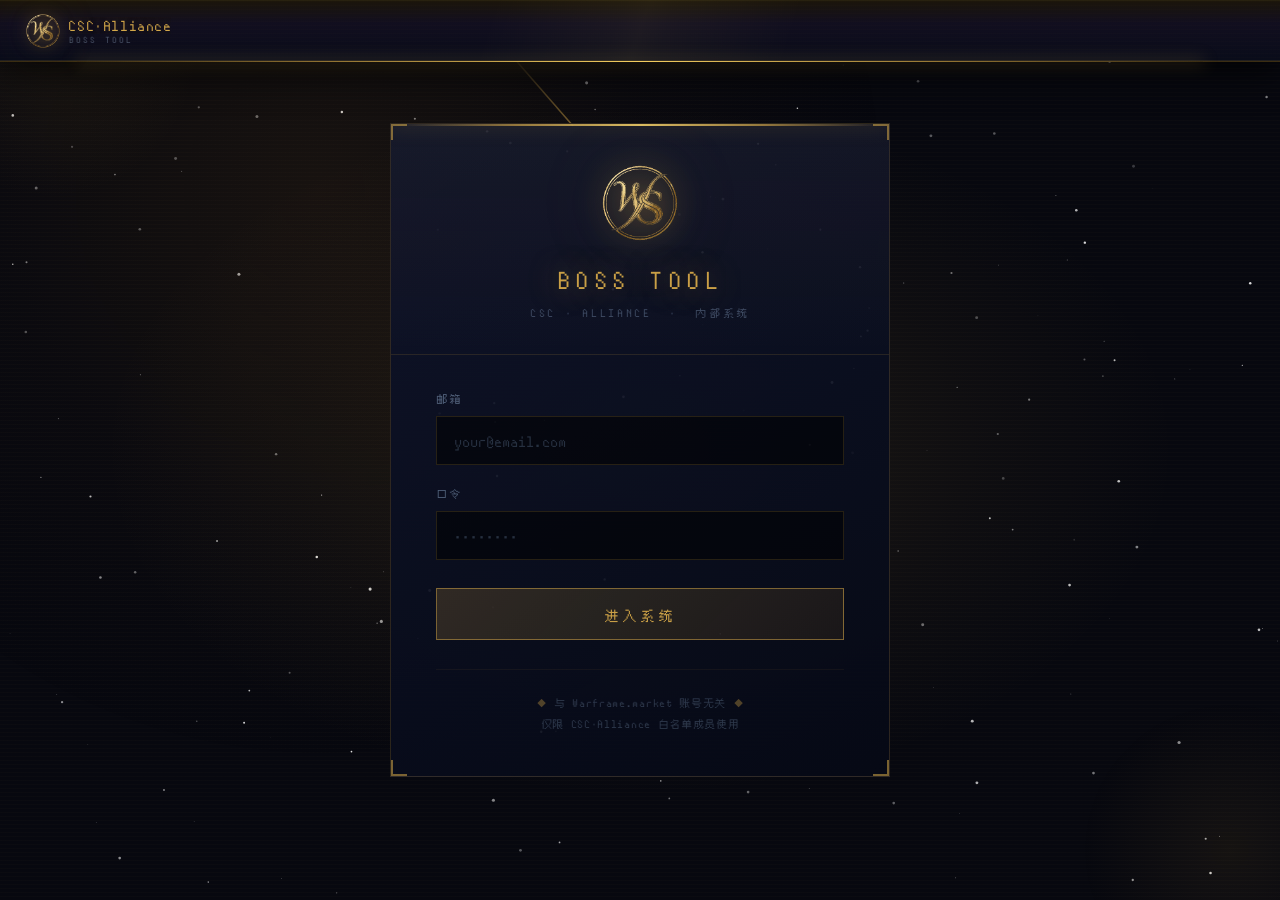
==== commit a51accfa: "redesign: unified 7-cell parallelogram header, logout confirm modal, warframe logo breathing bg + gl" ====
--- a/login.html
+++ b/login.html
@@ -15,6 +15,7 @@
     .bw-login-page {
       position: fixed; inset: 0; z-index: 2;
       display: flex; align-items: center; justify-content: center;
+      opacity: .95;
     }
 
     /* 中心放射状大光晕 */
@@ -233,14 +234,18 @@
   <div class="bw-login-corner-glow br"></div>
 
   <header class="bw-header">
-    <div class="bw-brand">
-      <img src="picture/WS-logo-2.png" class="bw-brand-logo-img" alt="WS">
-      <div class="bw-brand-text">
-        <span class="bw-brand-cn">CSC·Alliance</span>
-        <span class="bw-brand-sub">BOSS TOOL</span>
+    <div class="bw-header-row">
+      <div class="bw-htab bw-brand" style="flex:0 0 auto; padding:0 1.6rem;">
+        <img src="picture/WS-logo-2.png" class="bw-brand-logo-img" alt="WS">
+        <div class="bw-brand-text">
+          <span class="bw-brand-cn">CSC·Alliance</span>
+          <span class="bw-brand-sub">BOSS TOOL</span>
+        </div>
       </div>
     </div>
   </header>
+
+  <div class="bw-wf-bg" aria-hidden="true"><img src="picture/warframe-logo-blue-black.svg" alt=""></div>
 
   <div class="bw-login-page">
     <form class="bw-login-card" id="bw-login-form" autocomplete="on">
@@ -280,5 +285,17 @@
   </div>
 
   <script src="js/login.js"></script>
+  <script>
+    (function () {
+      var img = document.querySelector('.bw-wf-bg img');
+      if (!img) return;
+      function trigger() {
+        img.classList.add('glitching');
+        setTimeout(function () { img.classList.remove('glitching'); }, 560);
+        setTimeout(trigger, 6000 + Math.random() * 9000);
+      }
+      setTimeout(trigger, 3500 + Math.random() * 4500);
+    })();
+  </script>
 </body>
 </html>
--- a/css/main.css
+++ b/css/main.css
@@ -77,185 +77,281 @@
 }
 
 /* ─── Header ─── */
+:root { --bw-tab-skew: 18px; }
 .bw-header {
   position: sticky; top: 0; z-index: 100;
-  display: flex; align-items: stretch;
   height: 62px;
-  background: linear-gradient(180deg, rgba(13,16,32,.98) 0%, rgba(8,11,24,.99) 100%);
-  border-bottom: 1px solid rgba(185,142,52,.18);
+  opacity: 1;
+  /* 暗金属渐变：顶部暖金调 → 底部冷深 */
+  background: linear-gradient(180deg,
+    rgba(28,22,10,.97) 0%,
+    rgba(18,15,32,.97) 38%,
+    rgba(9,12,26,.99)  100%);
+  border-bottom: 1px solid rgba(185,142,52,.2);
   box-shadow:
-    inset 0 1px 0 rgba(255,255,255,.04),
-    inset 0 -1px 0 rgba(212,168,74,.1),
-    0 6px 40px rgba(0,0,0,.85);
+    inset 0 1px 0 rgba(255,220,100,.06),   /* 顶部高光条 */
+    inset 0 -1px 0 rgba(212,168,74,.12),
+    0 6px 40px rgba(0,0,0,.9);
   backdrop-filter: blur(10px);
 }
-/* 扫描线纹理 */
+/* 斜向金属光感 + 扫描线纹理叠加 */
 .bw-header::before {
   content: '';
   position: absolute; inset: 0; pointer-events: none; z-index: 0;
-  background: repeating-linear-gradient(
-    0deg,
-    transparent 0px, transparent 3px,
-    rgba(212,168,74,.014) 3px, rgba(212,168,74,.014) 4px
-  );
+  background:
+    /* 对角线高光条（金属光感） */
+    linear-gradient(108deg,
+      transparent 0%, transparent 38%,
+      rgba(255,215,100,.045) 48%,
+      rgba(255,215,100,.06)  50%,
+      rgba(255,215,100,.045) 52%,
+      transparent 62%, transparent 100%),
+    /* 横向扫描线 */
+    repeating-linear-gradient(
+      0deg,
+      transparent 0px, transparent 3px,
+      rgba(212,168,74,.013) 3px, rgba(212,168,74,.013) 4px
+    );
 }
 /* 底部金色辉光线 */
 .bw-header::after {
   content: '';
-  position: absolute; bottom: -1px; left: 8%; right: 8%; height: 1px;
+  position: absolute; bottom: -1px; left: 6%; right: 6%; height: 1px;
   background: linear-gradient(90deg,
     transparent 0%,
-    rgba(212,168,74,.5) 25%,
-    rgba(212,168,74,.95) 50%,
-    rgba(212,168,74,.5) 75%,
+    rgba(212,168,74,.55) 22%,
+    rgba(255,215,100,.95) 50%,
+    rgba(212,168,74,.55) 78%,
     transparent 100%);
-  box-shadow: 0 0 14px 2px rgba(212,168,74,.25);
+  box-shadow: 0 0 16px 2px rgba(212,168,74,.28);
   pointer-events: none;
 }
 
+/* ─── 顶栏行：logo + 5 导航 + 登出 = 7 等分区块 ─── */
+.bw-header-row {
+  display: flex; align-items: stretch;
+  height: 100%; width: 100%;
+  position: relative; z-index: 1;
+}
+
+/* 每个等分区块（含 logo 区）共用尺寸规则 */
+.bw-htab {
+  flex: 1 1 0; min-width: 0;
+  display: flex; align-items: center; justify-content: center;
+  position: relative;
+}
+
 /* ─── LOGO / BRAND ─── */
-.bw-brand {
-  display: flex; align-items: center; gap: .65rem;
-  padding: 0 1.6rem 0 1.4rem;
-  flex-shrink: 0; position: relative; z-index: 1;
-}
-/* 右侧斜切分隔线 */
-.bw-brand::after {
-  content: '';
-  position: absolute; right: 0; top: 16%; bottom: 16%; width: 1px;
-  background: linear-gradient(180deg,
-    transparent 0%,
-    rgba(185,142,52,.55) 40%,
-    rgba(212,168,74,.7) 50%,
-    rgba(185,142,52,.55) 60%,
-    transparent 100%);
-  transform: skewX(-18deg);
-}
+.bw-brand { flex: 1.25 1 0; gap: .55rem; padding: 0 .5rem; }
 .bw-brand-logo-img {
-  width: 38px; height: 38px; object-fit: contain; flex-shrink: 0;
+  width: 34px; height: 34px; object-fit: contain; flex-shrink: 0;
   filter: drop-shadow(0 0 8px rgba(212,168,74,.6)) drop-shadow(0 0 20px rgba(212,168,74,.25));
 }
-.bw-brand-text { display: flex; flex-direction: column; gap: 1px; }
+.bw-brand-text { display: flex; flex-direction: column; gap: 1px; min-width: 0; }
 .bw-brand-cn {
-  font-family: var(--f-main); font-weight: 900; font-size: 1.05rem;
-  letter-spacing: .09em; line-height: 1.15;
+  font-family: var(--f-main); font-weight: 900; font-size: .92rem;
+  letter-spacing: .04em; line-height: 1.15;
   color: var(--c-gold-bright);
   text-shadow: 0 0 22px rgba(212,168,74,.55), 0 0 44px rgba(212,168,74,.2);
+  white-space: nowrap; overflow: hidden; text-overflow: ellipsis;
 }
 .bw-brand-sub {
-  font-family: var(--f-main); font-weight: 700; font-size: .58rem;
-  letter-spacing: .26em; line-height: 1;
+  font-family: var(--f-main); font-weight: 700; font-size: .56rem;
+  letter-spacing: .24em; line-height: 1;
   color: rgba(180,205,235,.38);
   padding-left: .06em;
 }
-.bw-header-right {
-  display: flex; align-items: center;
-  padding: 0 1.4rem; flex-shrink: 0; position: relative; z-index: 1;
-}
-/* 左侧斜切分隔线 */
-.bw-header-right::before {
-  content: '';
-  position: absolute; left: 0; top: 16%; bottom: 16%; width: 1px;
-  background: linear-gradient(180deg,
-    transparent 0%,
-    rgba(185,142,52,.55) 40%,
-    rgba(212,168,74,.7) 50%,
-    rgba(185,142,52,.55) 60%,
-    transparent 100%);
-  transform: skewX(-18deg);
-}
-
-/* ─── 顶部导航 ─── */
-.bw-nav {
-  display: flex; align-items: stretch;
-  flex: 1; height: 100%;
-  position: relative; z-index: 1;
-}
-
+
+/* ─── 导航 / 登出 按钮（完全统一样式） ─── */
 .bw-nav-link {
-  position: relative;
-  display: flex; align-items: center; justify-content: center;
-  flex: 1;
-  padding: 0 1rem;
-  color: rgba(185,210,240,.52);
-  font-size: .84rem; font-weight: 800;
-  letter-spacing: .12em; text-transform: uppercase;
-  text-decoration: none; white-space: nowrap;
-  overflow: hidden;
-  transition: color .22s ease;
-}
-
-/* 悬停背景 — 平面暗金色，不做体积光束 */
-.bw-nav-link::before {
-  content: '';
-  position: absolute; inset: 0;
-  background: rgba(212,168,74,.07);
+  text-decoration: none; white-space: nowrap; cursor: pointer;
+  background: none; border: none; padding: 0 .5rem;
+  font-family: var(--f-main);
+  color: var(--c-gold-mid); /* logo 金色亮度的 90% */
+  font-size: 1.15rem; font-weight: 900;
+  letter-spacing: .1em; text-transform: uppercase;
+  transition: color .22s ease, text-shadow .22s ease;
+}
+.bw-nav-link:hover { color: #f7dfa0; text-shadow: 0 0 22px rgba(247,223,160,.85); }
+
+/* 平行四边形填充层：clip-path 与斜线共用相同角度，保证完全贴合 */
+.bw-tab-fill {
+  position: absolute; inset: 0; z-index: 0;
+  clip-path: polygon(var(--bw-tab-skew) 0, 100% 0, calc(100% - var(--bw-tab-skew)) 100%, 0 100%);
+  background: linear-gradient(180deg, rgba(212,168,74,.24) 0%, rgba(212,168,74,.11) 100%);
+  box-shadow: inset 0 0 26px rgba(255,215,120,.2);
   opacity: 0;
   transition: opacity .22s ease;
   pointer-events: none;
-}
-
-/* 斜切分隔线 — 右侧，每个 link 都有（最后一个隐藏） */
-.bw-nav-link::after {
+  overflow: hidden;
+}
+.bw-nav-link:hover .bw-tab-fill { opacity: 1; }
+
+/* 悬停对角扫光 — 由 .bw-tab-fill 的 clip-path 天然裁剪，永不越界 */
+.bw-tab-fill::before {
   content: '';
-  position: absolute; right: 0; top: 16%; bottom: 16%; width: 1.5px;
-  background: linear-gradient(180deg,
-    transparent 0%,
-    rgba(185,142,52,.45) 30%,
-    rgba(212,168,74,.78) 50%,
-    rgba(185,142,52,.45) 70%,
-    transparent 100%);
-  box-shadow: 0 0 5px rgba(212,168,74,.3);
-  transform: skewX(-16deg);
-  transform-origin: center;
-  pointer-events: none;
-}
-.bw-nav-link:last-child::after { display: none; }
-
-/* 底部金色辉光线 */
+  position: absolute; top: -120%; left: -55%; width: 32%; height: 340%;
+  background: linear-gradient(108deg,
+    transparent 30%, rgba(255,230,150,.55) 50%, transparent 70%);
+  opacity: 0; pointer-events: none;
+}
+.bw-nav-link:hover .bw-tab-fill::before {
+  animation: navTabSweep .5s ease forwards;
+}
+@keyframes navTabSweep {
+  from { transform: translateX(-5%);   opacity: 1; }
+  to   { transform: translateX(420%);  opacity: 1; }
+}
+
+/* 底部辉光线 */
 .bw-nav-shine {
   position: absolute; bottom: 0;
-  left: 50%; right: 50%; height: 2px;
-  background: linear-gradient(90deg, transparent, #e8c86a, transparent);
-  box-shadow: 0 0 10px 2px rgba(232,200,106,.55);
-  opacity: 0; z-index: 2;
-  transition:
-    opacity .24s ease,
+  left: 50%; right: 50%; height: 2px; z-index: 2;
+  background: linear-gradient(90deg, transparent, #f7dfa0, transparent);
+  box-shadow: 0 0 10px 2px rgba(247,223,160,.6);
+  opacity: 0;
+  transition: opacity .24s ease,
     left .3s cubic-bezier(.22,.68,0,1.2),
     right .3s cubic-bezier(.22,.68,0,1.2);
   pointer-events: none;
 }
-.bw-nav-link > span:last-child { position: relative; z-index: 1; }
-
-.bw-nav-link:hover { color: #e8c86a; text-shadow: 0 0 18px rgba(232,200,106,.65); }
-.bw-nav-link:hover::before { opacity: 1; }
-.bw-nav-link:hover .bw-nav-shine { opacity: 1; left: 10%; right: 10%; }
-
-/* ─── 登出按钮 ─── */
-.bw-logout-btn {
-  display: inline-flex; align-items: center; gap: .45rem;
-  background: linear-gradient(135deg, rgba(212,168,74,.1) 0%, rgba(140,102,30,.06) 100%);
-  border: 1px solid rgba(185,142,52,.42);
-  color: rgba(212,168,74,.7);
-  font-family: var(--f-main); font-size: .78rem; font-weight: 700;
-  letter-spacing: .08em;
-  padding: .38rem 1.2rem .38rem 1rem;
-  cursor: pointer;
-  /* 右上角斜切：用 clip-path；悬停 glow 用 filter:drop-shadow（兼容 clip-path） */
-  clip-path: polygon(0 0, calc(100% - 13px) 0, 100% 13px, 100% 100%, 0 100%);
-  transition: background .18s ease, border-color .18s ease, color .18s ease, filter .18s ease;
-}
-.bw-logout-btn:hover {
-  background: linear-gradient(135deg, rgba(212,168,74,.18) 0%, rgba(140,102,30,.1) 100%);
-  border-color: rgba(212,168,74,.72);
-  color: #e8c86a;
-  filter: drop-shadow(0 0 10px rgba(212,168,74,.4));
-}
-.bw-logout-icon { flex-shrink: 0; }
+.bw-nav-link:hover .bw-nav-shine { opacity: 1; left: 8%; right: 8%; }
+
+.bw-nav-label { position: relative; z-index: 1; }
+
+/* 斜切分隔线：角度、粗细、光感与 .bw-tab-fill 一致 */
+.bw-nav-slash {
+  flex-shrink: 0; align-self: stretch;
+  width: 2px;
+  background: linear-gradient(180deg,
+    transparent 0%,
+    rgba(185,142,52,.4) 20%,
+    rgba(232,200,106,.9) 50%,
+    rgba(185,142,52,.4) 80%,
+    transparent 100%);
+  box-shadow: 0 0 8px rgba(212,168,74,.5);
+  transform: skewX(-16deg);
+  pointer-events: none;
+}
 
 /* ─── 页面布局 ─── */
-.page-wrap { position: relative; z-index: 2; }
+.page-wrap { position: relative; z-index: 2; opacity: .95; }
 .bw-wrap { max-width: 1180px; margin: 0 auto; padding: 2rem 1.4rem 4rem; }
+
+/* ─── 登出二次确认弹窗 ─── */
+.bw-confirm-overlay {
+  position: fixed; inset: 0; z-index: 500;
+  display: flex; align-items: center; justify-content: center;
+  background: rgba(4,5,12,.72);
+  backdrop-filter: blur(4px);
+  opacity: 0; visibility: hidden;
+  transition: opacity .22s ease, visibility 0s linear .22s;
+}
+.bw-confirm-overlay.show {
+  opacity: 1; visibility: visible;
+  transition: opacity .22s ease, visibility 0s linear 0s;
+}
+.bw-confirm-box {
+  position: relative;
+  width: 360px; max-width: calc(100vw - 2.4rem);
+  background: linear-gradient(160deg, rgba(16,20,42,.97) 0%, rgba(8,10,22,.98) 100%);
+  border: 1px solid rgba(185,142,52,.32);
+  padding: 2.1rem 1.9rem 1.7rem;
+  text-align: center;
+  box-shadow: 0 0 60px rgba(0,0,0,.7), 0 0 0 1px rgba(212,168,74,.05);
+  transform: scale(.9) translateY(10px); opacity: 0;
+  transition: transform .28s cubic-bezier(.22,.68,0,1.2), opacity .22s ease;
+}
+.bw-confirm-overlay.show .bw-confirm-box { transform: scale(1) translateY(0); opacity: 1; }
+/* 顶部扫描光条 */
+.bw-confirm-box::before {
+  content: '';
+  position: absolute; top: 0; left: 12%; right: 12%; height: 2px;
+  background: linear-gradient(90deg, transparent, #f0d878, transparent);
+  box-shadow: 0 0 14px rgba(240,216,120,.6);
+}
+.bw-confirm-icon {
+  width: 54px; height: 54px; margin: 0 auto .9rem;
+  border-radius: 50%;
+  display: flex; align-items: center; justify-content: center;
+  background: radial-gradient(circle, rgba(232,146,74,.16) 0%, transparent 72%);
+  border: 1px solid rgba(232,146,74,.4);
+  color: var(--c-warn);
+  box-shadow: 0 0 22px rgba(232,146,74,.22);
+  animation: confirmIconPulse 2.2s ease-in-out infinite;
+}
+@keyframes confirmIconPulse {
+  0%,100% { box-shadow: 0 0 16px rgba(232,146,74,.18); }
+  50%      { box-shadow: 0 0 30px rgba(232,146,74,.4); }
+}
+.bw-confirm-title {
+  font-family: var(--f-main); font-weight: 800; font-size: 1.08rem;
+  color: var(--c-white); letter-spacing: .04em;
+}
+.bw-confirm-sub {
+  margin-top: .5rem; color: var(--c-text2); font-size: .82rem; line-height: 1.6;
+}
+.bw-confirm-actions {
+  margin-top: 1.5rem; display: flex; gap: .8rem;
+}
+.bw-confirm-btn {
+  flex: 1; padding: .62rem 0;
+  font-family: var(--f-main); font-size: .88rem; font-weight: 700; letter-spacing: .04em;
+  cursor: pointer; transition: all .18s ease;
+  clip-path: polygon(9px 0, 100% 0, calc(100% - 9px) 100%, 0 100%);
+}
+.bw-confirm-cancel {
+  background: rgba(255,255,255,.04); border: 1px solid rgba(255,255,255,.14);
+  color: var(--c-text2);
+}
+.bw-confirm-cancel:hover { border-color: rgba(255,255,255,.3); color: var(--c-white); }
+.bw-confirm-ok {
+  background: linear-gradient(135deg, rgba(232,146,74,.22), rgba(203,74,74,.12));
+  border: 1px solid rgba(232,146,74,.6);
+  color: #f0a866;
+}
+.bw-confirm-ok:hover {
+  box-shadow: 0 0 18px rgba(232,146,74,.35);
+  color: #ffbf82;
+}
+
+/* 弹窗四角括号（复用登录页 .bw-c 样式，此处独立定义防止未加载登录页样式时缺失） */
+.bw-c { position: absolute; width: 14px; height: 14px; pointer-events: none; }
+.bw-c-tl { top: 0; left: 0; border-top: 2px solid rgba(212,168,74,.5); border-left: 2px solid rgba(212,168,74,.5); }
+.bw-c-tr { top: 0; right: 0; border-top: 2px solid rgba(212,168,74,.5); border-right: 2px solid rgba(212,168,74,.5); }
+.bw-c-bl { bottom: 0; left: 0; border-bottom: 2px solid rgba(212,168,74,.5); border-left: 2px solid rgba(212,168,74,.5); }
+.bw-c-br { bottom: 0; right: 0; border-bottom: 2px solid rgba(212,168,74,.5); border-right: 2px solid rgba(212,168,74,.5); }
+
+/* ─── 巨型 Warframe 徽标呼吸背景 ─── */
+.bw-wf-bg {
+  position: fixed; inset: 0; z-index: 1; pointer-events: none;
+  display: flex; align-items: center; justify-content: center;
+  overflow: hidden;
+}
+.bw-wf-bg img {
+  width: 80vw; height: 80vh;
+  object-fit: contain;
+  filter: blur(2px) saturate(1.15);
+  opacity: 0;
+  animation: wfBreath 9s ease-in-out infinite;
+  will-change: opacity, transform, filter;
+}
+@keyframes wfBreath {
+  0%, 100% { opacity: 0; }
+  50%       { opacity: .35; }
+}
+@keyframes wfGlitch {
+  0%   { transform: translate(0,0) skewX(0deg);       filter: blur(2px) saturate(1.15) hue-rotate(0deg); }
+  12%  { transform: translate(-7px,3px) skewX(2.4deg); filter: blur(1px) saturate(1.5) hue-rotate(18deg); }
+  24%  { transform: translate(6px,-2px) skewX(-3deg); }
+  36%  { transform: translate(-4px,4px) skewX(1.5deg); filter: blur(2.4px) saturate(.75) hue-rotate(-14deg); }
+  48%  { transform: translate(5px,-1px) skewX(-2deg); }
+  60%  { transform: translate(-3px,2px) skewX(2deg); }
+  72%  { transform: translate(4px,-3px) skewX(-1deg); }
+  84%  { transform: translate(-2px,1px) skewX(1deg); }
+  100% { transform: translate(0,0) skewX(0deg);       filter: blur(2px) saturate(1.15) hue-rotate(0deg); }
+}
+.bw-wf-bg img.glitching { animation: wfBreath 9s ease-in-out infinite, wfGlitch .55s steps(3,end) 1; }
 
 /* ─── 个人资料卡 ─── */
 .bw-profile-card {
@@ -1149,3 +1245,49 @@
   .bw-profile-card, .bw-orders-col, .bw-order-row, .bw-toolbar,
   .bw-order-detail { animation: none !important; transition: none !important; opacity: 1 !important; transform: none !important; }
 }
+
+/* ─── 底部备案栏 ─── */
+.bw-footer {
+  position: relative; z-index: 2;
+  margin-top: 3rem;
+  opacity: .95;
+}
+.bw-footer-sep {
+  height: 1px;
+  background: linear-gradient(90deg,
+    transparent 0%,
+    rgba(185,142,52,.35) 20%,
+    rgba(212,168,74,.65) 50%,
+    rgba(185,142,52,.35) 80%,
+    transparent 100%);
+  box-shadow: 0 0 12px rgba(212,168,74,.18);
+}
+.bw-footer-inner {
+  padding: 1.8rem 1.4rem 2.4rem;
+  text-align: center;
+  background: linear-gradient(180deg, rgba(212,168,74,.025) 0%, transparent 60%);
+}
+.bw-beian-row {
+  display: flex; align-items: center; justify-content: center;
+  flex-wrap: wrap; gap: .35rem .65rem;
+  margin-bottom: .3rem;
+}
+.bw-beian-row a, .bw-footer-inner p {
+  color: rgba(155,185,220,.32);
+  font-size: .8rem; letter-spacing: .05em; line-height: 2;
+  display: block;
+  transition: color var(--ease-fast), text-shadow var(--ease-fast);
+}
+.bw-beian-row a { display: inline; white-space: nowrap; }
+.bw-beian-row a:hover, .bw-footer-inner a:hover {
+  color: rgba(212,168,74,.65);
+  text-shadow: 0 0 8px rgba(212,168,74,.35);
+}
+.bw-beian-icon {
+  width: 14px; height: 14px; vertical-align: middle;
+  opacity: .45; flex-shrink: 0;
+}
+@media (max-width: 480px) {
+  .bw-beian-row { flex-direction: column; gap: .2rem; }
+  .bw-beian-icon { display: none; }
+}
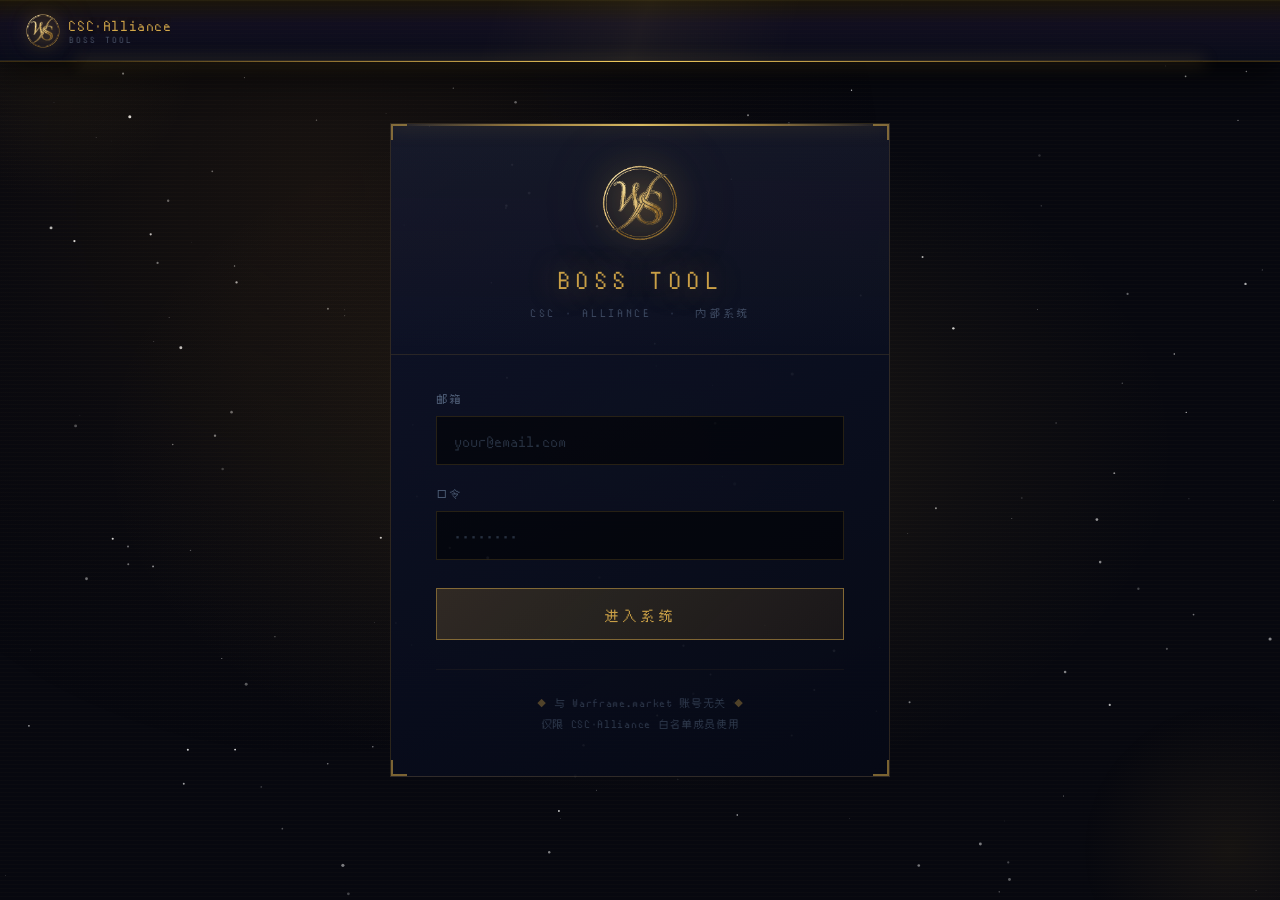
==== commit 51e7552f: "fix: nav hover fill uses transform:skewX matching divider geometry (was clip-path, mismatched); swap" ====
--- a/login.html
+++ b/login.html
@@ -245,7 +245,7 @@
     </div>
   </header>
 
-  <div class="bw-wf-bg" aria-hidden="true"><img src="picture/warframe-logo-blue-black.svg" alt=""></div>
+  <div class="bw-wf-bg" aria-hidden="true"><img src="picture/白色莲纹.svg" alt=""></div>
 
   <div class="bw-login-page">
     <form class="bw-login-card" id="bw-login-form" autocomplete="on">
--- a/css/main.css
+++ b/css/main.css
@@ -77,7 +77,6 @@
 }
 
 /* ─── Header ─── */
-:root { --bw-tab-skew: 18px; }
 .bw-header {
   position: sticky; top: 0; z-index: 100;
   height: 62px;
@@ -177,9 +176,11 @@
 /* 平行四边形填充层：clip-path 与斜线共用相同角度，保证完全贴合 */
 .bw-tab-fill {
   position: absolute; inset: 0; z-index: 0;
-  clip-path: polygon(var(--bw-tab-skew) 0, 100% 0, calc(100% - var(--bw-tab-skew)) 100%, 0 100%);
-  background: linear-gradient(180deg, rgba(212,168,74,.24) 0%, rgba(212,168,74,.11) 100%);
-  box-shadow: inset 0 0 26px rgba(255,215,120,.2);
+  /* 用 transform:skewX 而非 clip-path：与 .bw-nav-slash 共享同一变换公式，
+     只要二者高度相同，几何上必然逐像素贴合，不存在角度误差 */
+  transform: skewX(-16deg);
+  background: linear-gradient(180deg, rgba(255,214,120,.34) 0%, rgba(212,168,74,.22) 100%);
+  box-shadow: inset 0 0 26px rgba(255,215,120,.25);
   opacity: 0;
   transition: opacity .22s ease;
   pointer-events: none;
@@ -187,12 +188,12 @@
 }
 .bw-nav-link:hover .bw-tab-fill { opacity: 1; }
 
-/* 悬停对角扫光 — 由 .bw-tab-fill 的 clip-path 天然裁剪，永不越界 */
+/* 悬停对角扫光 — 位于 .bw-tab-fill 的（已 skew 的）局部坐标系内，被 overflow:hidden 天然裁剪 */
 .bw-tab-fill::before {
   content: '';
   position: absolute; top: -120%; left: -55%; width: 32%; height: 340%;
   background: linear-gradient(108deg,
-    transparent 30%, rgba(255,230,150,.55) 50%, transparent 70%);
+    transparent 30%, rgba(255,230,150,.6) 50%, transparent 70%);
   opacity: 0; pointer-events: none;
 }
 .bw-nav-link:hover .bw-tab-fill::before {
@@ -338,7 +339,7 @@
 }
 @keyframes wfBreath {
   0%, 100% { opacity: 0; }
-  50%       { opacity: .35; }
+  50%       { opacity: .4; }
 }
 @keyframes wfGlitch {
   0%   { transform: translate(0,0) skewX(0deg);       filter: blur(2px) saturate(1.15) hue-rotate(0deg); }
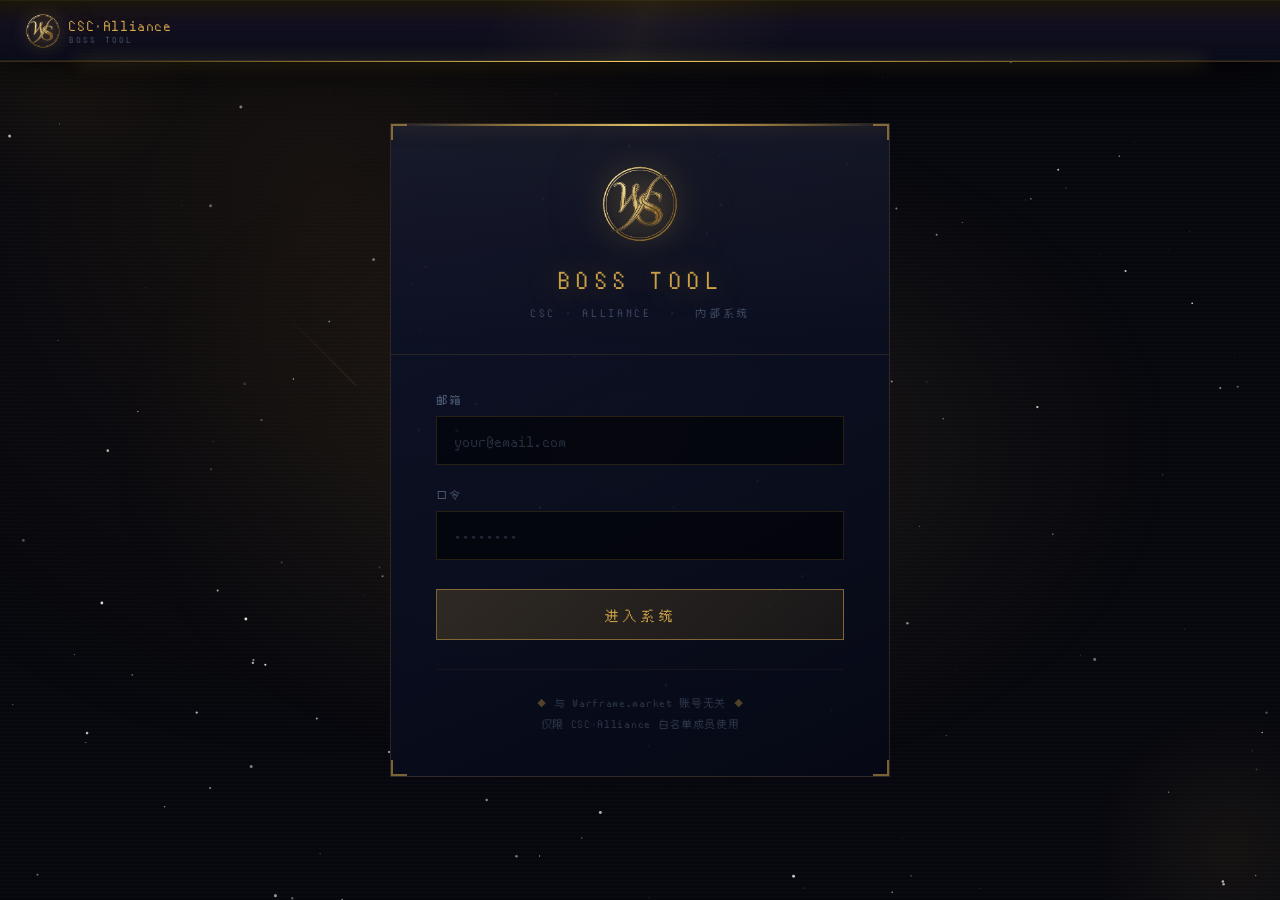
==== commit c0fa5e40: "revert bg image to warframe-logo-blue-black.svg, shift down + scale 120% to center lotus emblem away" ====
--- a/login.html
+++ b/login.html
@@ -245,7 +245,7 @@
     </div>
   </header>
 
-  <div class="bw-wf-bg" aria-hidden="true"><img src="picture/白色莲纹.svg" alt=""></div>
+  <div class="bw-wf-bg" aria-hidden="true"><img src="picture/warframe-logo-blue-black.svg" alt=""></div>
 
   <div class="bw-login-page">
     <form class="bw-login-card" id="bw-login-form" autocomplete="on">
--- a/css/main.css
+++ b/css/main.css
@@ -332,6 +332,8 @@
 .bw-wf-bg img {
   width: 80vw; height: 80vh;
   object-fit: contain;
+  /* 向下偏移 + 整体放大 20%，让莲花纹路居中，避开底部不可见的黑色文字 */
+  transform: translateY(14%) scale(1.2);
   filter: blur(2px) saturate(1.15);
   opacity: 0;
   animation: wfBreath 9s ease-in-out infinite;
@@ -339,18 +341,18 @@
 }
 @keyframes wfBreath {
   0%, 100% { opacity: 0; }
-  50%       { opacity: .4; }
+  50%       { opacity: .35; }
 }
 @keyframes wfGlitch {
-  0%   { transform: translate(0,0) skewX(0deg);       filter: blur(2px) saturate(1.15) hue-rotate(0deg); }
-  12%  { transform: translate(-7px,3px) skewX(2.4deg); filter: blur(1px) saturate(1.5) hue-rotate(18deg); }
-  24%  { transform: translate(6px,-2px) skewX(-3deg); }
-  36%  { transform: translate(-4px,4px) skewX(1.5deg); filter: blur(2.4px) saturate(.75) hue-rotate(-14deg); }
-  48%  { transform: translate(5px,-1px) skewX(-2deg); }
-  60%  { transform: translate(-3px,2px) skewX(2deg); }
-  72%  { transform: translate(4px,-3px) skewX(-1deg); }
-  84%  { transform: translate(-2px,1px) skewX(1deg); }
-  100% { transform: translate(0,0) skewX(0deg);       filter: blur(2px) saturate(1.15) hue-rotate(0deg); }
+  0%   { transform: translateY(14%) scale(1.2) translate(0,0) skewX(0deg);       filter: blur(2px) saturate(1.15) hue-rotate(0deg); }
+  12%  { transform: translateY(14%) scale(1.2) translate(-7px,3px) skewX(2.4deg); filter: blur(1px) saturate(1.5) hue-rotate(18deg); }
+  24%  { transform: translateY(14%) scale(1.2) translate(6px,-2px) skewX(-3deg); }
+  36%  { transform: translateY(14%) scale(1.2) translate(-4px,4px) skewX(1.5deg); filter: blur(2.4px) saturate(.75) hue-rotate(-14deg); }
+  48%  { transform: translateY(14%) scale(1.2) translate(5px,-1px) skewX(-2deg); }
+  60%  { transform: translateY(14%) scale(1.2) translate(-3px,2px) skewX(2deg); }
+  72%  { transform: translateY(14%) scale(1.2) translate(4px,-3px) skewX(-1deg); }
+  84%  { transform: translateY(14%) scale(1.2) translate(-2px,1px) skewX(1deg); }
+  100% { transform: translateY(14%) scale(1.2) translate(0,0) skewX(0deg);       filter: blur(2px) saturate(1.15) hue-rotate(0deg); }
 }
 .bw-wf-bg img.glitching { animation: wfBreath 9s ease-in-out infinite, wfGlitch .55s steps(3,end) 1; }
 
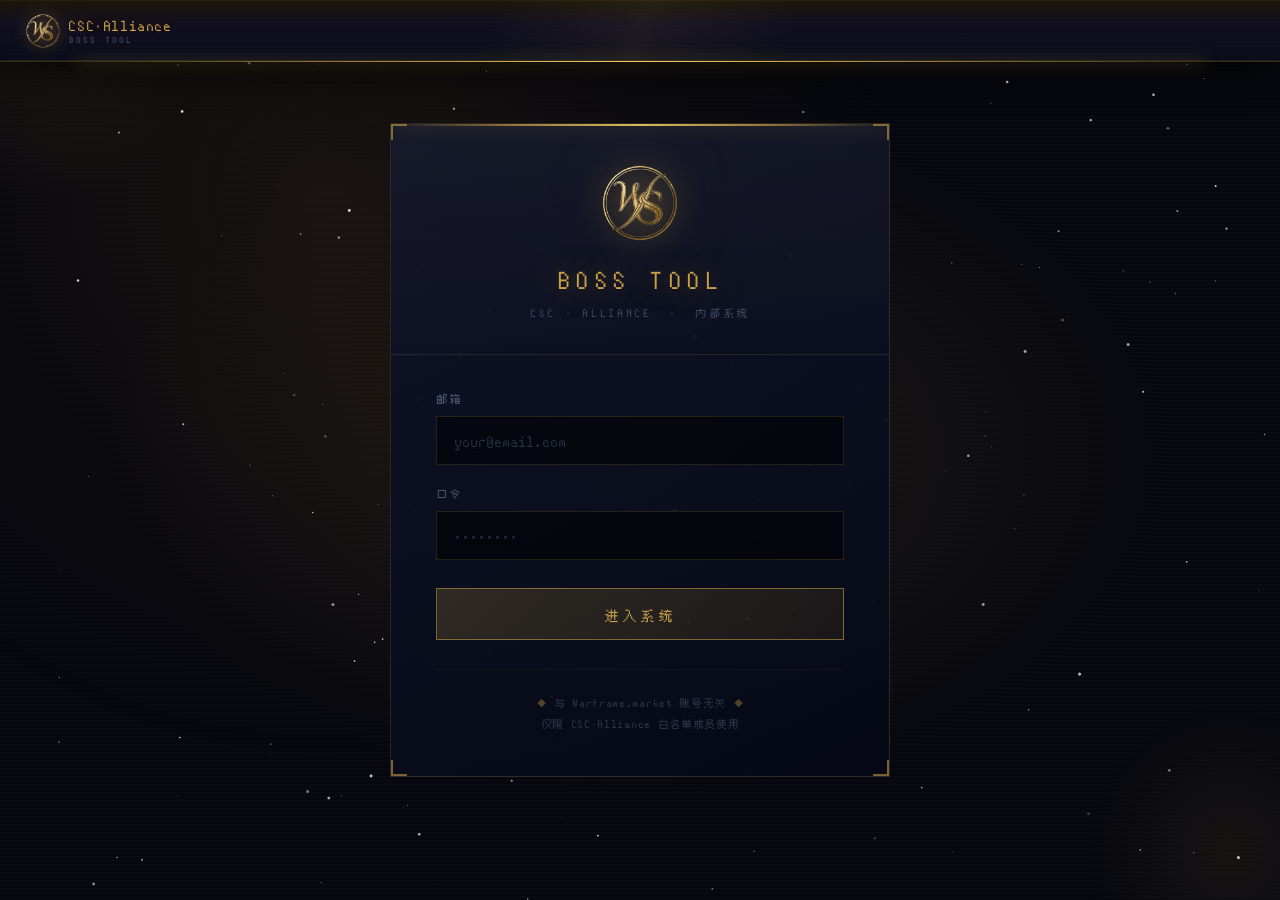
==== commit 6287bb08: "enlarge+reposition wf logo bg (scale 1.44, translateY 20%, breath 10.8s, opacity 0-40%), random glit" ====
--- a/login.html
+++ b/login.html
@@ -292,9 +292,9 @@
       function trigger() {
         img.classList.add('glitching');
         setTimeout(function () { img.classList.remove('glitching'); }, 560);
-        setTimeout(trigger, 6000 + Math.random() * 9000);
+        setTimeout(trigger, 2000 + Math.random() * 3000);
       }
-      setTimeout(trigger, 3500 + Math.random() * 4500);
+      setTimeout(trigger, 2000 + Math.random() * 3000);
     })();
   </script>
 </body>
--- a/css/main.css
+++ b/css/main.css
@@ -186,37 +186,60 @@
   pointer-events: none;
   overflow: hidden;
 }
-.bw-nav-link:hover .bw-tab-fill { opacity: 1; }
-
-/* 悬停对角扫光 — 位于 .bw-tab-fill 的（已 skew 的）局部坐标系内，被 overflow:hidden 天然裁剪 */
+.bw-nav-link:hover .bw-tab-fill {
+  opacity: 1;
+  animation: navFillPulse 2.4s ease-in-out infinite;
+}
+@keyframes navFillPulse {
+  0%, 100% { filter: brightness(1)   saturate(1); }
+  50%       { filter: brightness(1.3) saturate(1.15); }
+}
+
+/* 悬停对角扫光 — 位于 .bw-tab-fill 的（已 skew 的）局部坐标系内，被 overflow:hidden 天然裁剪
+   常驻挂载 + animation-play-state 控制启停，避免 hover 瞬间才创建动画导致的掉帧/卡顿；
+   循环运行、GPU 合成层（translate3d + will-change），高帧率持续扫光而非一次性停止 */
 .bw-tab-fill::before {
   content: '';
-  position: absolute; top: -120%; left: -55%; width: 32%; height: 340%;
+  position: absolute; top: -130%; left: -60%; width: 30%; height: 360%;
   background: linear-gradient(108deg,
-    transparent 30%, rgba(255,230,150,.6) 50%, transparent 70%);
-  opacity: 0; pointer-events: none;
-}
-.bw-nav-link:hover .bw-tab-fill::before {
-  animation: navTabSweep .5s ease forwards;
-}
+    transparent 20%, rgba(255,236,175,.85) 50%, transparent 80%);
+  pointer-events: none;
+  transform: translate3d(0,0,0);
+  will-change: transform, opacity;
+  animation: navTabSweep 1.7s linear infinite;
+  animation-play-state: paused;
+}
+.bw-nav-link:hover .bw-tab-fill::before { animation-play-state: running; }
 @keyframes navTabSweep {
-  from { transform: translateX(-5%);   opacity: 1; }
-  to   { transform: translateX(420%);  opacity: 1; }
-}
-
-/* 底部辉光线 */
+  0%   { transform: translate3d(-5%,0,0);   opacity: 0; }
+  10%  { opacity: 1; }
+  50%  { transform: translate3d(230%,0,0);  opacity: 1; }
+  90%  { opacity: 1; }
+  100% { transform: translate3d(430%,0,0);  opacity: 0; }
+}
+
+/* 底部辉光线 — 悬停期间同样持续脉动循环，而不是点亮后静止 */
 .bw-nav-shine {
   position: absolute; bottom: 0;
   left: 50%; right: 50%; height: 2px; z-index: 2;
   background: linear-gradient(90deg, transparent, #f7dfa0, transparent);
   box-shadow: 0 0 10px 2px rgba(247,223,160,.6);
   opacity: 0;
+  transform: translate3d(0,0,0);
+  will-change: opacity, box-shadow;
   transition: opacity .24s ease,
     left .3s cubic-bezier(.22,.68,0,1.2),
     right .3s cubic-bezier(.22,.68,0,1.2);
   pointer-events: none;
 }
-.bw-nav-link:hover .bw-nav-shine { opacity: 1; left: 8%; right: 8%; }
+.bw-nav-link:hover .bw-nav-shine {
+  opacity: 1; left: 8%; right: 8%;
+  animation: navShinePulse 2.4s ease-in-out infinite;
+}
+@keyframes navShinePulse {
+  0%, 100% { box-shadow: 0 0 10px 2px rgba(247,223,160,.6); }
+  50%       { box-shadow: 0 0 18px 4px rgba(247,223,160,.95); }
+}
 
 .bw-nav-label { position: relative; z-index: 1; }
 
@@ -332,29 +355,29 @@
 .bw-wf-bg img {
   width: 80vw; height: 80vh;
   object-fit: contain;
-  /* 向下偏移 + 整体放大 20%，让莲花纹路居中，避开底部不可见的黑色文字 */
-  transform: translateY(14%) scale(1.2);
+  /* 向下偏移 + 整体放大（1.2 再放大 20% = 1.44），让莲花纹路居中，避开底部不可见的黑色文字 */
+  transform: translateY(20%) scale(1.44);
   filter: blur(2px) saturate(1.15);
   opacity: 0;
-  animation: wfBreath 9s ease-in-out infinite;
+  animation: wfBreath 10.8s ease-in-out infinite;
   will-change: opacity, transform, filter;
 }
 @keyframes wfBreath {
   0%, 100% { opacity: 0; }
-  50%       { opacity: .35; }
+  50%       { opacity: .4; }
 }
 @keyframes wfGlitch {
-  0%   { transform: translateY(14%) scale(1.2) translate(0,0) skewX(0deg);       filter: blur(2px) saturate(1.15) hue-rotate(0deg); }
-  12%  { transform: translateY(14%) scale(1.2) translate(-7px,3px) skewX(2.4deg); filter: blur(1px) saturate(1.5) hue-rotate(18deg); }
-  24%  { transform: translateY(14%) scale(1.2) translate(6px,-2px) skewX(-3deg); }
-  36%  { transform: translateY(14%) scale(1.2) translate(-4px,4px) skewX(1.5deg); filter: blur(2.4px) saturate(.75) hue-rotate(-14deg); }
-  48%  { transform: translateY(14%) scale(1.2) translate(5px,-1px) skewX(-2deg); }
-  60%  { transform: translateY(14%) scale(1.2) translate(-3px,2px) skewX(2deg); }
-  72%  { transform: translateY(14%) scale(1.2) translate(4px,-3px) skewX(-1deg); }
-  84%  { transform: translateY(14%) scale(1.2) translate(-2px,1px) skewX(1deg); }
-  100% { transform: translateY(14%) scale(1.2) translate(0,0) skewX(0deg);       filter: blur(2px) saturate(1.15) hue-rotate(0deg); }
-}
-.bw-wf-bg img.glitching { animation: wfBreath 9s ease-in-out infinite, wfGlitch .55s steps(3,end) 1; }
+  0%   { transform: translateY(20%) scale(1.44) translate(0,0) skewX(0deg);       filter: blur(2px) saturate(1.15) hue-rotate(0deg); }
+  12%  { transform: translateY(20%) scale(1.44) translate(-7px,3px) skewX(2.4deg); filter: blur(1px) saturate(1.5) hue-rotate(18deg); }
+  24%  { transform: translateY(20%) scale(1.44) translate(6px,-2px) skewX(-3deg); }
+  36%  { transform: translateY(20%) scale(1.44) translate(-4px,4px) skewX(1.5deg); filter: blur(2.4px) saturate(.75) hue-rotate(-14deg); }
+  48%  { transform: translateY(20%) scale(1.44) translate(5px,-1px) skewX(-2deg); }
+  60%  { transform: translateY(20%) scale(1.44) translate(-3px,2px) skewX(2deg); }
+  72%  { transform: translateY(20%) scale(1.44) translate(4px,-3px) skewX(-1deg); }
+  84%  { transform: translateY(20%) scale(1.44) translate(-2px,1px) skewX(1deg); }
+  100% { transform: translateY(20%) scale(1.44) translate(0,0) skewX(0deg);       filter: blur(2px) saturate(1.15) hue-rotate(0deg); }
+}
+.bw-wf-bg img.glitching { animation: wfBreath 10.8s ease-in-out infinite, wfGlitch .55s steps(3,end) 1; }
 
 /* ─── 个人资料卡 ─── */
 .bw-profile-card {
